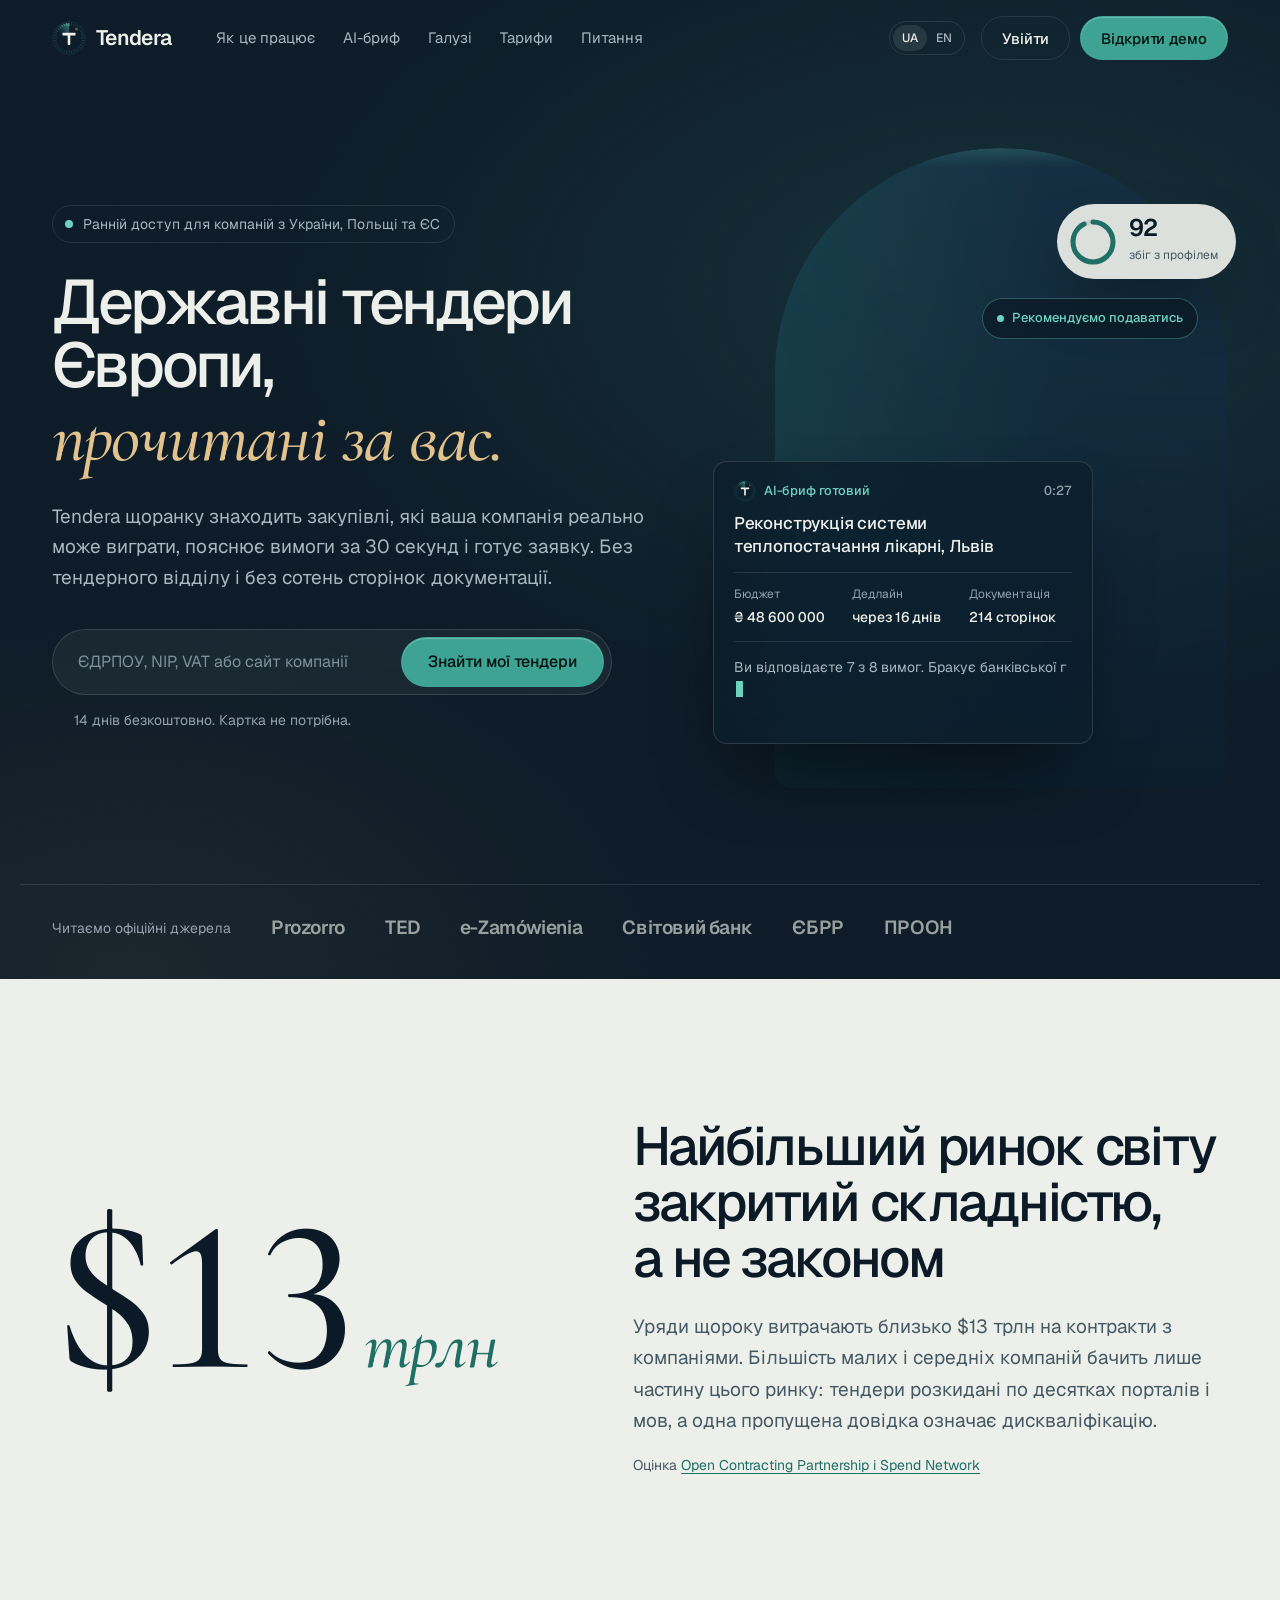
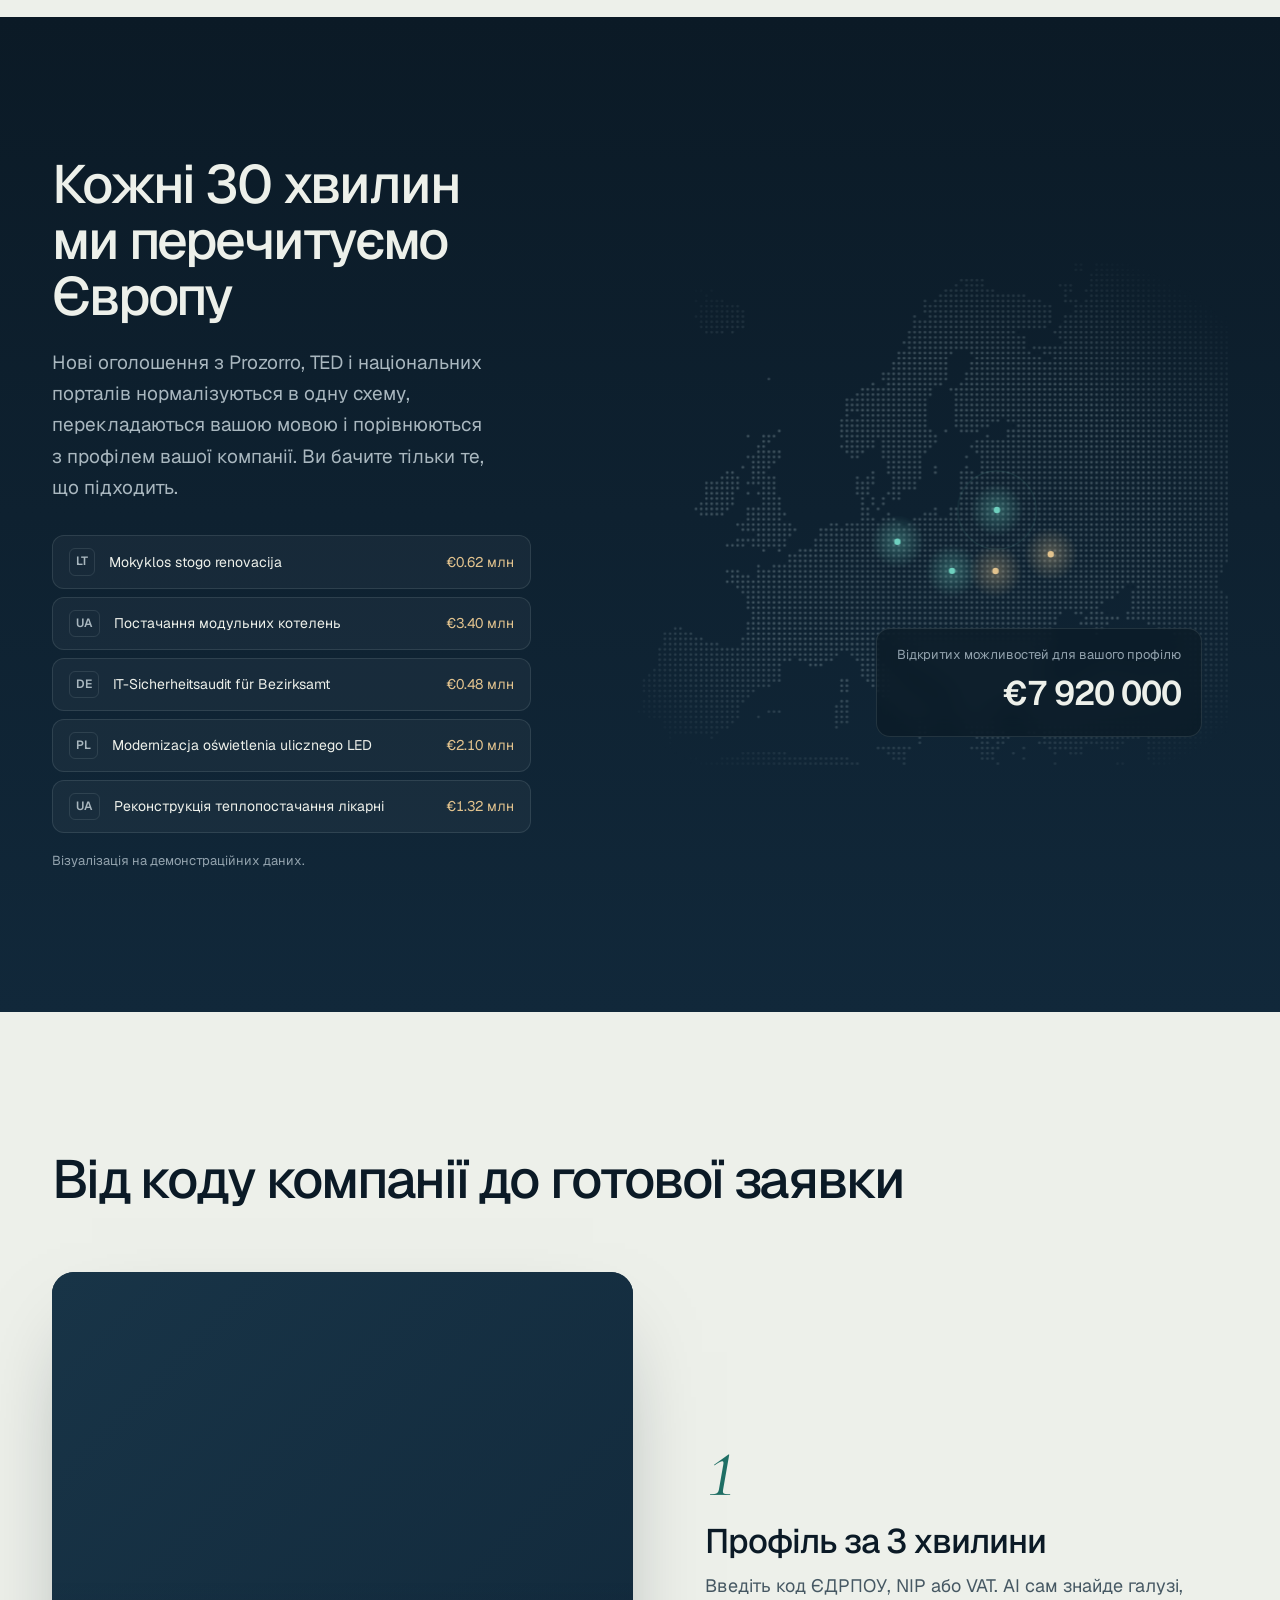
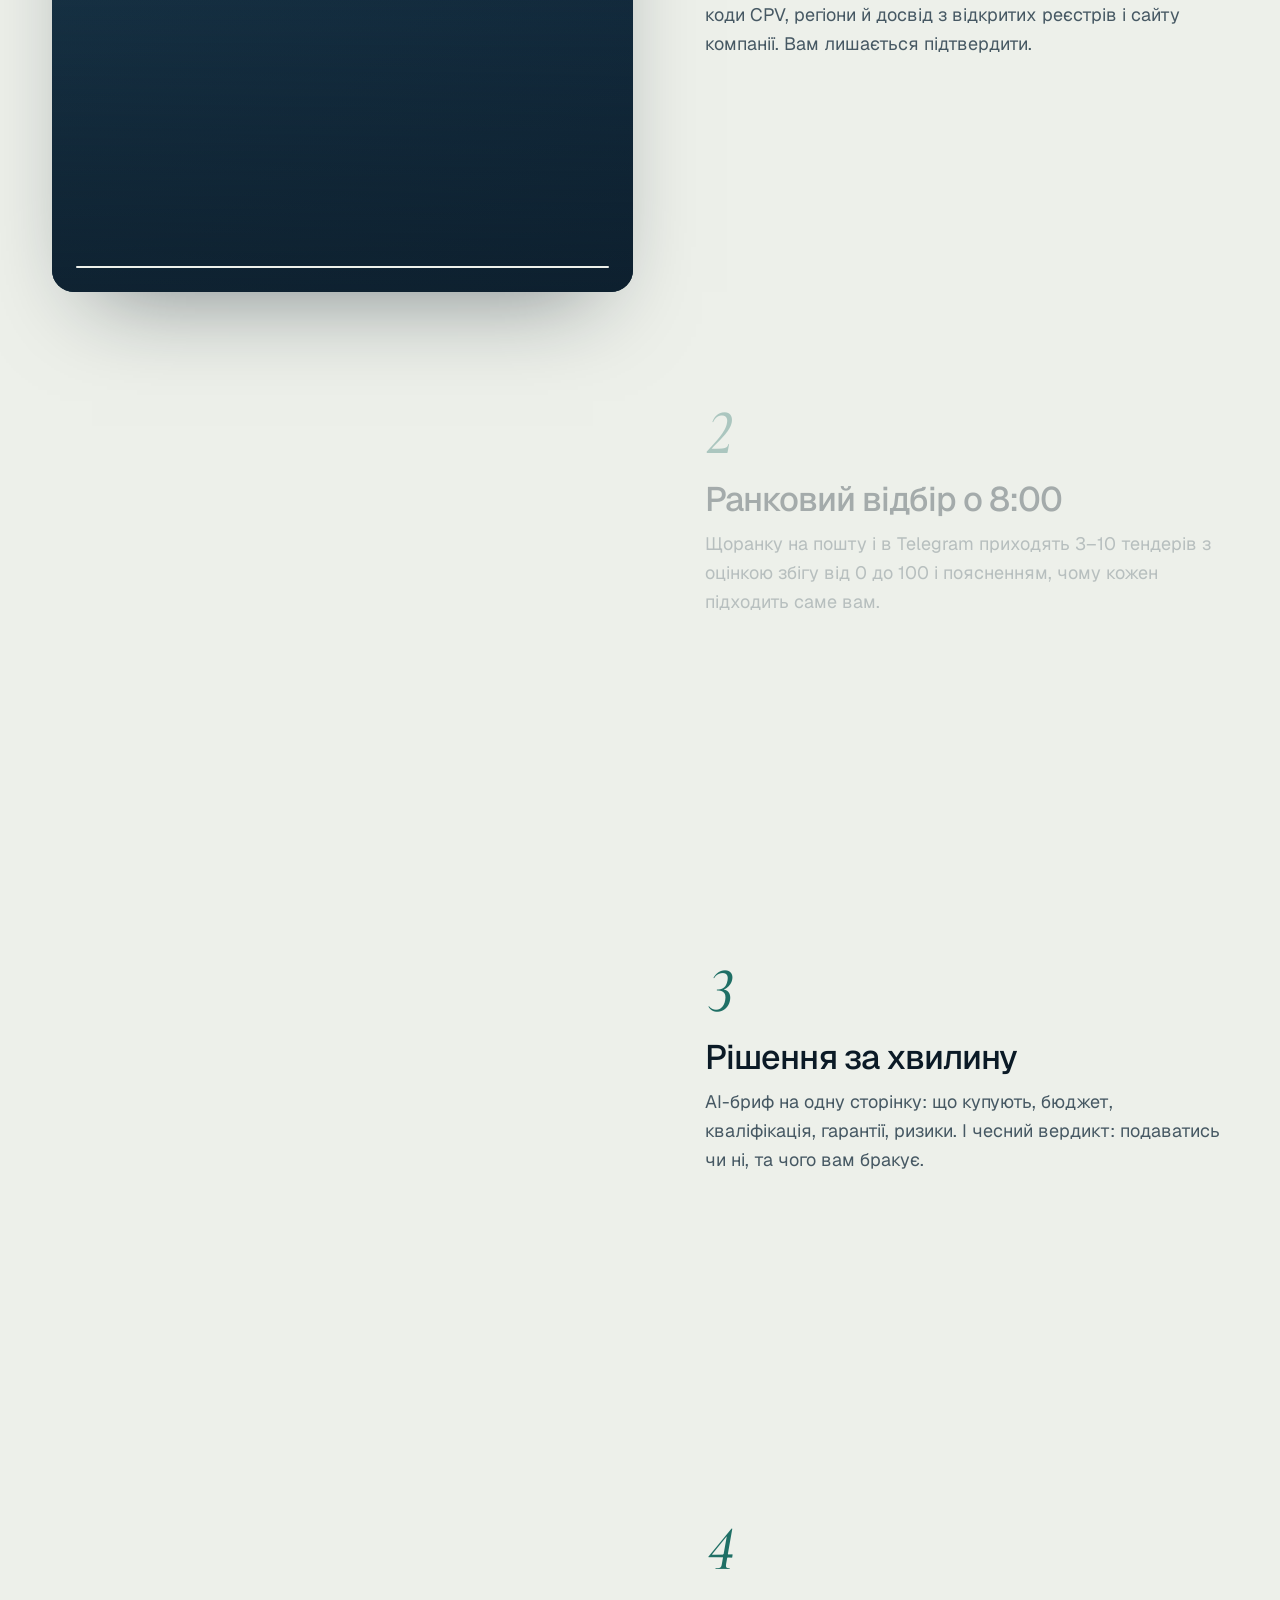
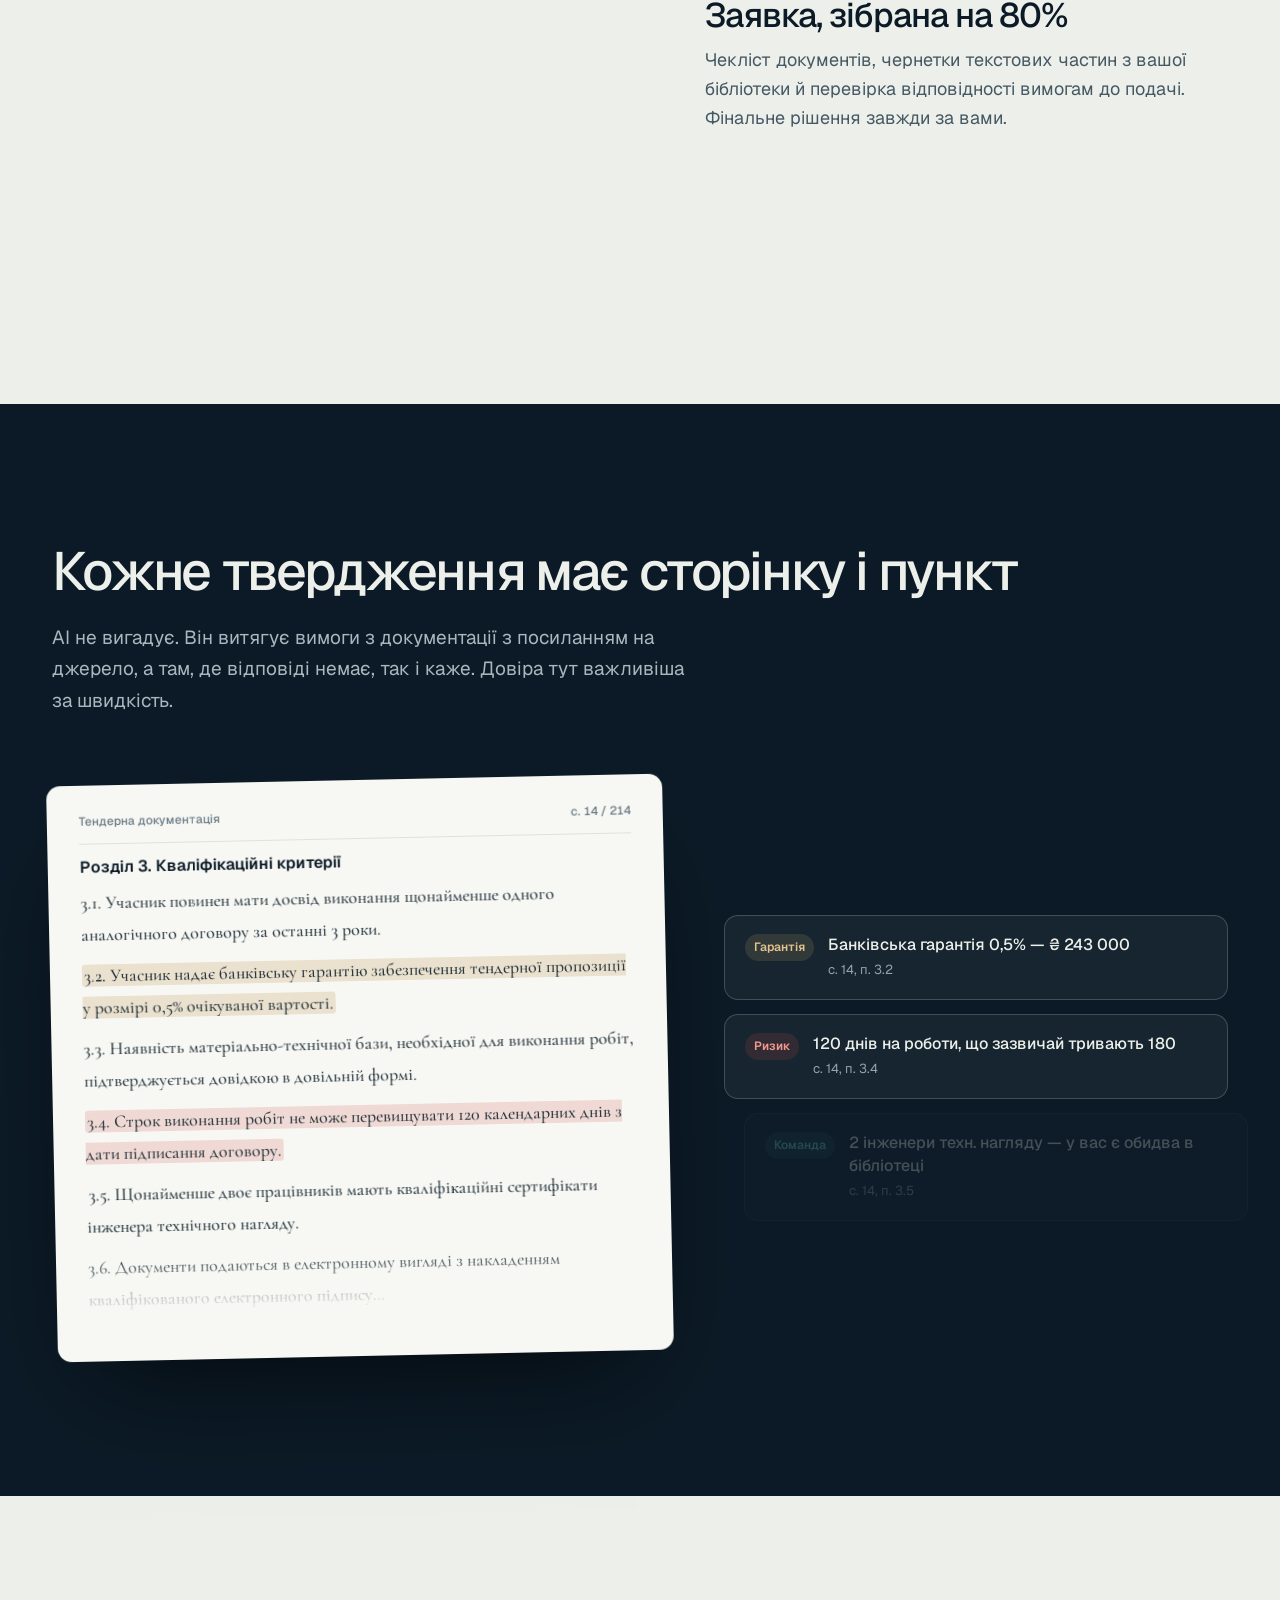
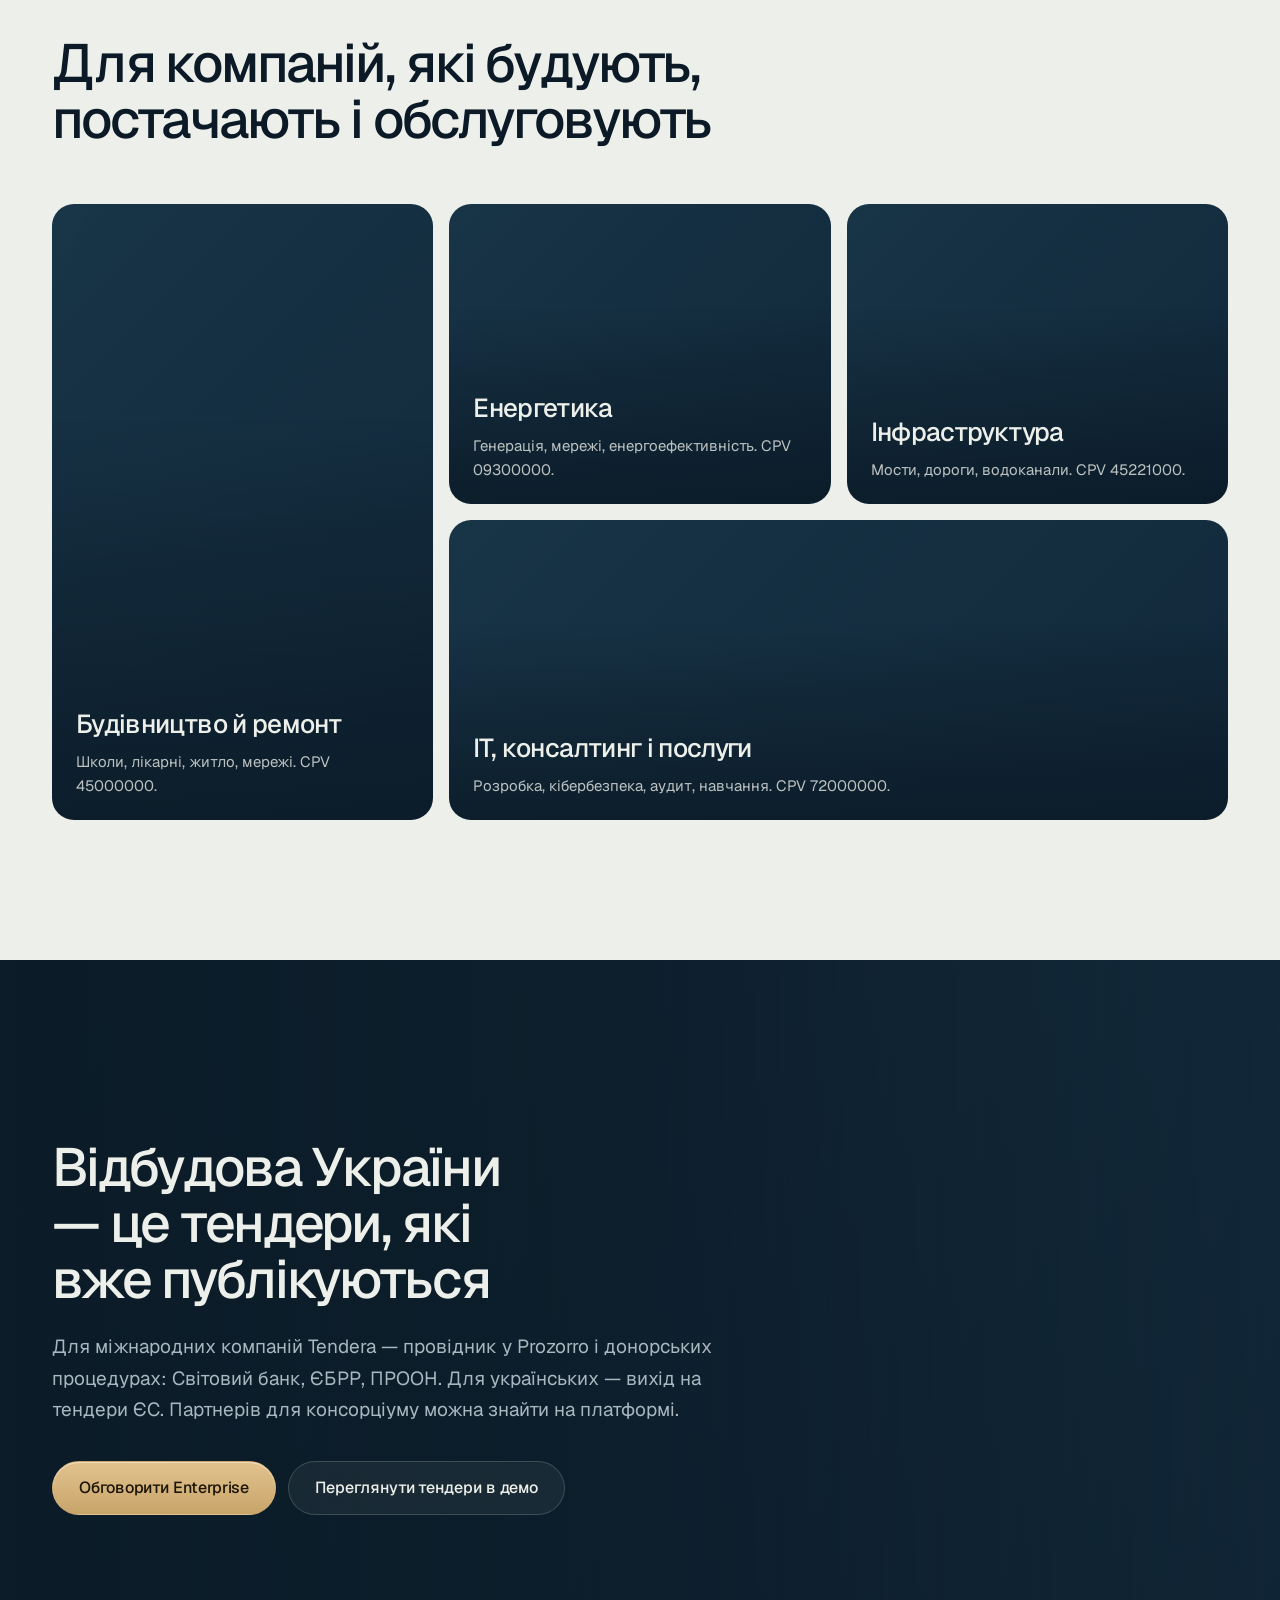
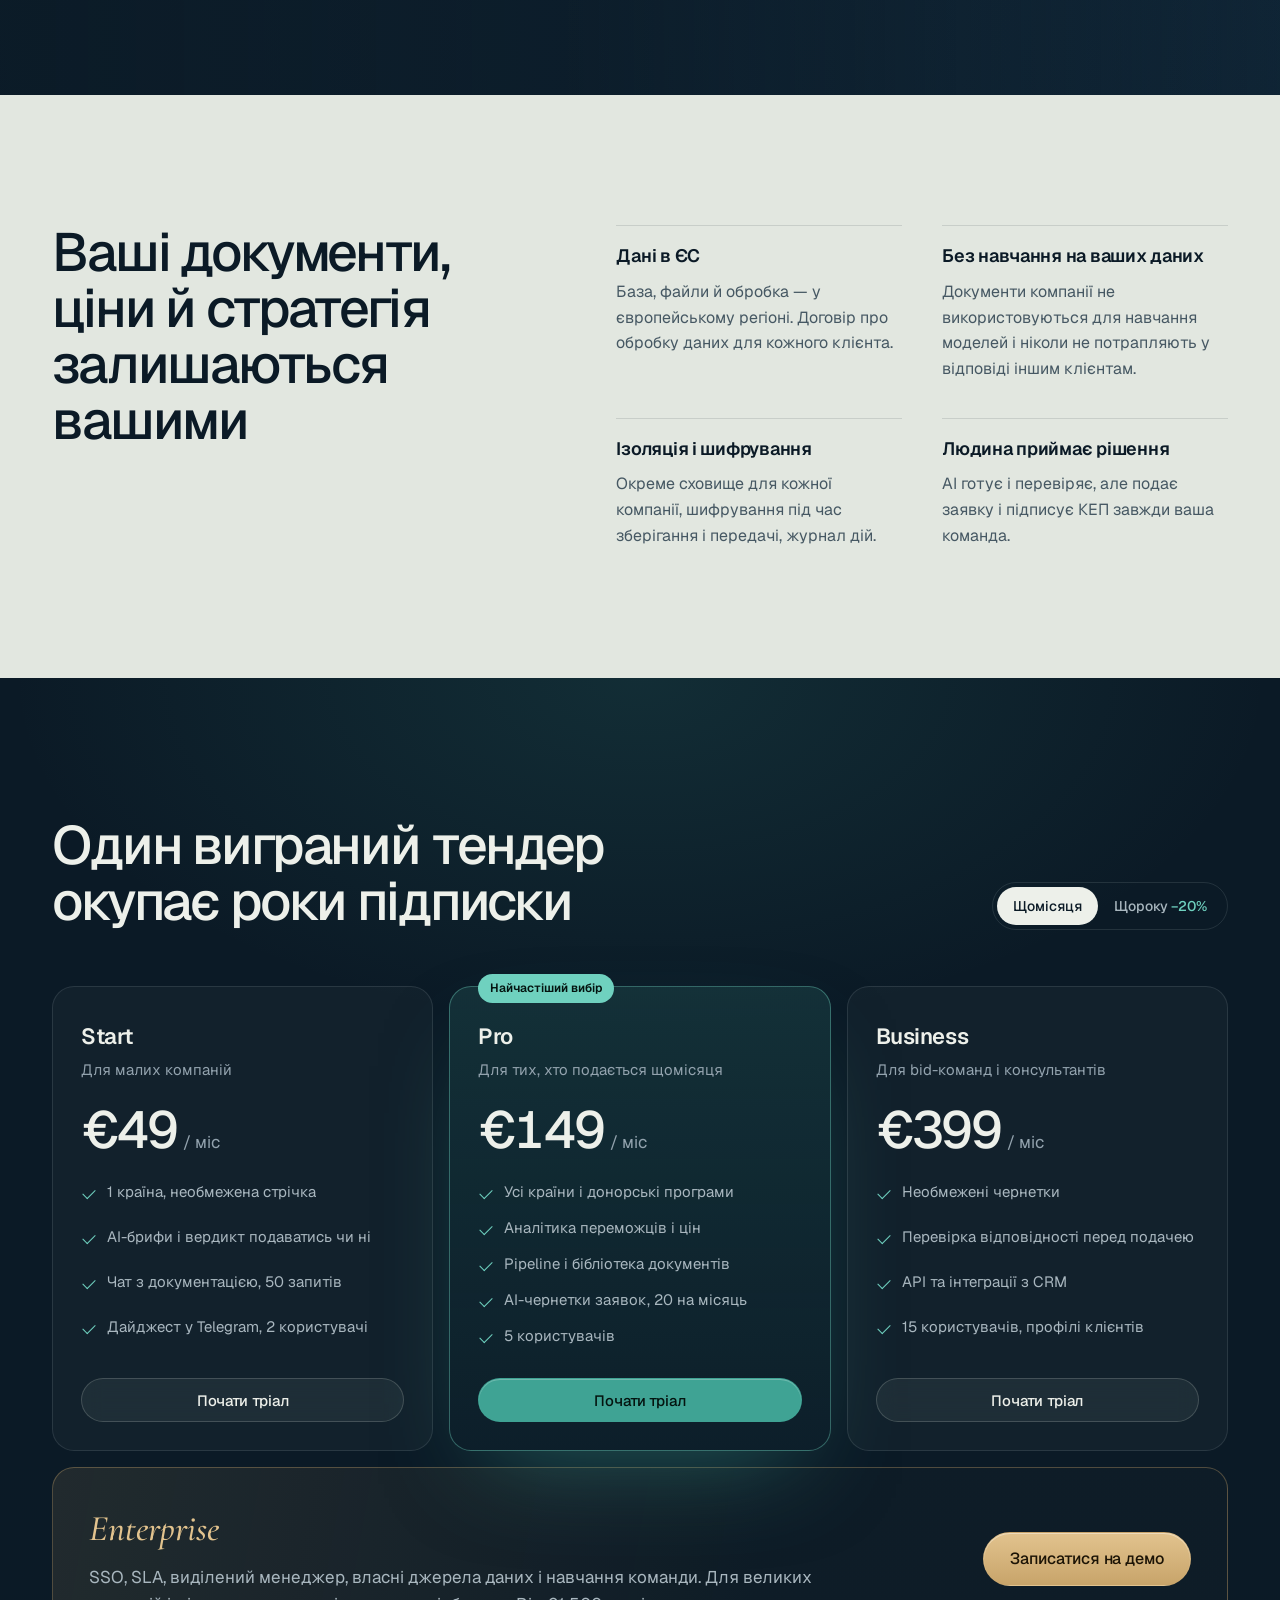
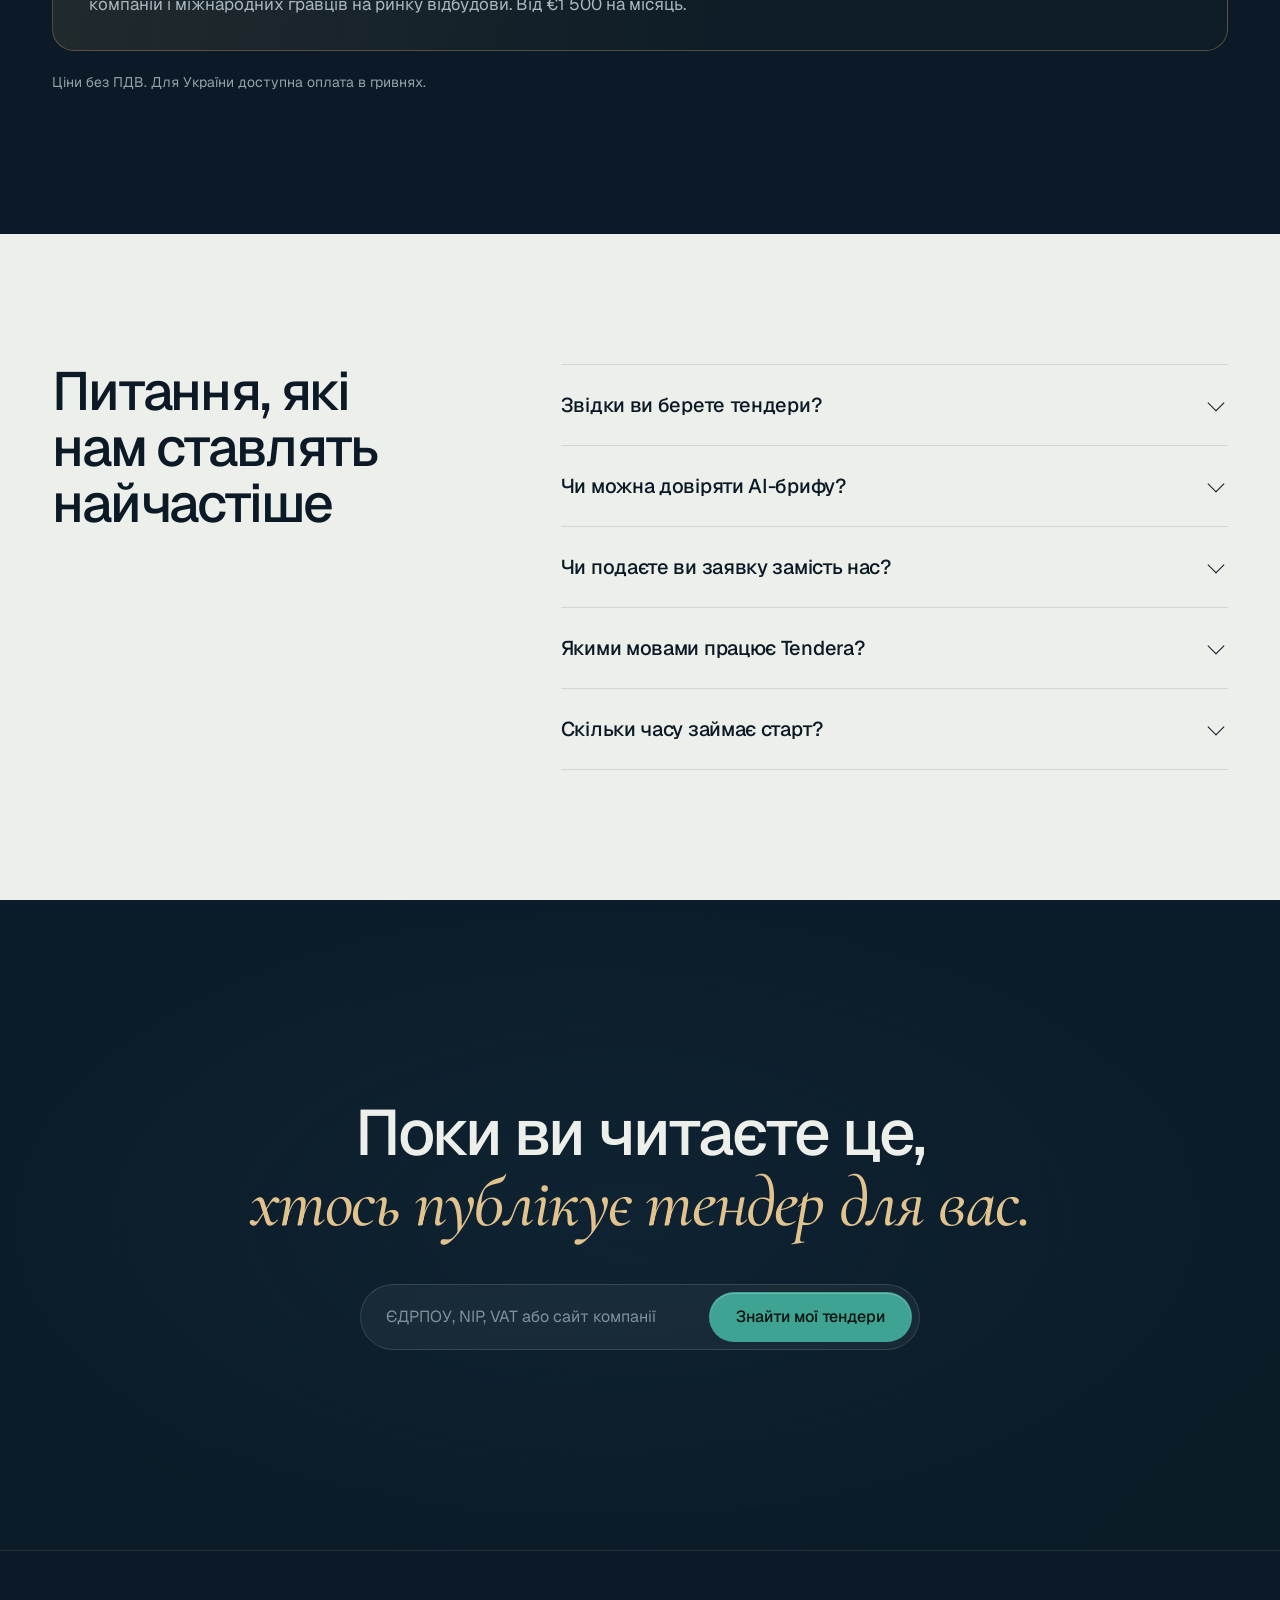
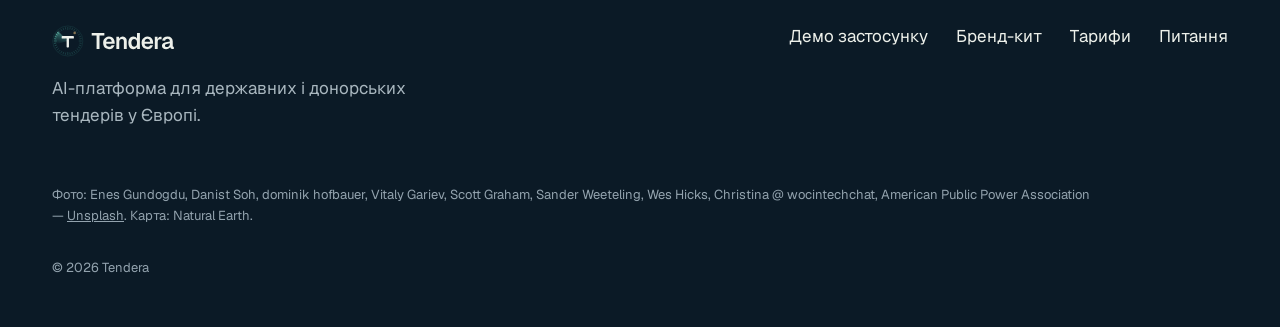
==== index.html @ 64ee4f7d "Tendera: premium landing, web app demo and live brand kit - Landing (UA/EN): living photos, animated" ====
<!doctype html>
<html lang="uk">
<head>
<meta charset="utf-8">
<meta name="viewport" content="width=device-width, initial-scale=1">
<title>Tendera — державні тендери Європи, прочитані за вас</title>
<meta name="description" content="Tendera — AI-платформа, яка щоранку знаходить державні та донорські тендери в Україні, Польщі та ЄС, пояснює вимоги за 30 секунд і готує заявку.">
<meta name="theme-color" content="#0B1A26">
<link rel="icon" href="brand/favicon.svg" type="image/svg+xml">
<link rel="apple-touch-icon" href="brand/apple-touch-icon.png">
<meta property="og:type" content="website">
<meta property="og:title" content="Tendera — державні тендери Європи, прочитані за вас">
<meta property="og:description" content="AI знаходить закупівлі, які ваша компанія може виграти, пояснює вимоги і готує заявку.">
<meta property="og:image" content="brand/og.png">
<meta name="twitter:card" content="summary_large_image">
<link rel="preconnect" href="https://images.unsplash.com">
<link rel="stylesheet" href="assets/css/fonts.css">
<link rel="stylesheet" href="assets/css/landing.css">
</head>
<body>
<a class="skip" href="#main" data-i18n="skip">Перейти до змісту</a>

<header class="nav" id="nav">
  <div class="nav__inner">
    <a class="nav__brand" href="#top" aria-label="Tendera — на початок">
      <img src="brand/mark.svg" width="34" height="34" alt="">
      <span>Tendera</span>
    </a>
    <nav class="nav__links" aria-label="Основна навігація">
      <a href="#how" data-i18n="nav.how">Як це працює</a>
      <a href="#brief" data-i18n="nav.ai">AI-бриф</a>
      <a href="#sectors" data-i18n="nav.sectors">Галузі</a>
      <a href="#pricing" data-i18n="nav.pricing">Тарифи</a>
      <a href="#faq" data-i18n="nav.faq">Питання</a>
    </nav>
    <div class="nav__actions">
      <div class="lang" role="group" aria-label="Мова">
        <button type="button" data-lang="uk" aria-pressed="true">UA</button>
        <button type="button" data-lang="en" aria-pressed="false">EN</button>
      </div>
      <a class="btn btn--ghost nav__login" href="app/" data-i18n="nav.login">Увійти</a>
      <a class="btn btn--primary" href="app/?onboard=1" data-i18n="nav.cta">Відкрити демо</a>
      <button class="nav__burger" type="button" aria-label="Меню" aria-expanded="false" aria-controls="mobile-menu"><span></span><span></span></button>
    </div>
  </div>
  <div class="mobile-menu" id="mobile-menu" hidden>
    <a href="#how" data-i18n="nav.how">Як це працює</a>
    <a href="#brief" data-i18n="nav.ai">AI-бриф</a>
    <a href="#sectors" data-i18n="nav.sectors">Галузі</a>
    <a href="#pricing" data-i18n="nav.pricing">Тарифи</a>
    <a href="#faq" data-i18n="nav.faq">Питання</a>
    <a href="app/" data-i18n="nav.login">Увійти</a>
  </div>
</header>

<main id="main">
<!-- HERO -->
<section class="hero" id="top">
  <div class="hero__grain" aria-hidden="true"></div>
  <div class="hero__inner">
    <div class="hero__copy">
      <p class="hero__status"><span class="live-dot" aria-hidden="true"></span><span data-i18n="hero.status">Ранній доступ для компаній з України, Польщі та ЄС</span></p>
      <h1 class="hero__title">
        <span class="hero__line" data-i18n="hero.t1">Державні тендери Європи,</span>
        <span class="hero__line hero__line--serif" data-i18n="hero.t2">прочитані за вас.</span>
      </h1>
      <p class="hero__lead" data-i18n="hero.lead">Tendera щоранку знаходить закупівлі, які ваша компанія реально може виграти, пояснює вимоги за 30 секунд і готує заявку. Без тендерного відділу і без сотень сторінок документації.</p>
      <form class="finder" action="app/" method="get" id="finder">
        <input type="hidden" name="onboard" value="1">
        <label class="sr-only" for="company" data-i18n="hero.label">Код компанії або сайт</label>
        <input id="company" name="company" class="finder__input" autocomplete="organization" placeholder="ЄДРПОУ, NIP, VAT або сайт компанії" data-i18n-ph="hero.ph">
        <button class="btn btn--primary btn--lg" type="submit" data-i18n="hero.btn">Знайти мої тендери</button>
      </form>
      <p class="hero__fine" data-i18n="hero.fine">14 днів безкоштовно. Картка не потрібна.</p>
    </div>

    <figure class="hero__stage" aria-label="Приклад AI-брифу тендера">
      <div class="live-photo live-photo--hero" data-parallax>
        <img src="https://images.unsplash.com/photo-1768101225267-c6fc5678c113?auto=format&fit=crop&w=1400&q=80" alt="Скляні фасади бізнес-центру знизу вгору" fetchpriority="high">
        <div class="live-photo__tint"></div>
        <div class="scanline" aria-hidden="true"></div>
      </div>

      <div class="brief-card" id="heroBrief">
        <div class="brief-card__head">
          <img src="brand/mark.svg" width="22" height="22" alt="">
          <span data-i18n="card.title">AI-бриф готовий</span>
          <span class="brief-card__time">0:27</span>
        </div>
        <p class="brief-card__subject" data-i18n="card.subject">Реконструкція системи теплопостачання лікарні, Львів</p>
        <dl class="brief-card__facts">
          <div><dt data-i18n="card.budget">Бюджет</dt><dd class="num">₴ 48 600 000</dd></div>
          <div><dt data-i18n="card.deadline">Дедлайн</dt><dd data-i18n="card.deadlineV">через 16 днів</dd></div>
          <div><dt data-i18n="card.pages">Документація</dt><dd data-i18n="card.pagesV">214 сторінок</dd></div>
        </dl>
        <p class="brief-card__typed" aria-live="polite"><span id="typed"></span><span class="caret" aria-hidden="true"></span></p>
      </div>

      <div class="match-chip" aria-hidden="true">
        <svg viewBox="0 0 48 48" width="48" height="48"><circle cx="24" cy="24" r="20" class="ring-bg"/><circle cx="24" cy="24" r="20" class="ring-fg" id="heroRing"/></svg>
        <div><b class="num" id="heroScore">0</b><span data-i18n="card.match">збіг з профілем</span></div>
      </div>
      <div class="verdict-chip" aria-hidden="true"><span class="verdict-chip__dot"></span><span data-i18n="card.verdict">Рекомендуємо подаватись</span></div>
      <figcaption class="sr-only" data-i18n="card.sr">Приклад: AI прочитав 214 сторінок документації за 27 секунд і рекомендує подаватись.</figcaption>
    </figure>
  </div>

  <div class="sources" aria-label="Джерела даних">
    <span class="sources__label" data-i18n="sources.label">Читаємо офіційні джерела</span>
    <ul>
      <li>Prozorro</li><li>TED</li><li>e-Zamówienia</li><li data-i18n="sources.wb">Світовий банк</li><li data-i18n="sources.ebrd">ЄБРР</li><li data-i18n="sources.undp">ПРООН</li>
    </ul>
  </div>
</section>

<!-- MARKET -->
<section class="market" aria-labelledby="market-title">
  <div class="wrap market__grid">
    <p class="market__figure num" aria-hidden="true">$13<small data-i18n="market.unit"> трлн</small></p>
    <div>
      <h2 id="market-title" class="h2" data-i18n="market.title">Найбільший ринок світу закритий складністю, а не законом</h2>
      <p class="body-l" data-i18n="market.p">Уряди щороку витрачають близько $13 трлн на контракти з компаніями. Більшість малих і середніх компаній бачить лише частину цього ринку: тендери розкидані по десятках порталів і мов, а одна пропущена довідка означає дискваліфікацію.</p>
      <p class="source-note"><span data-i18n="market.src">Оцінка</span> <a href="https://www.open-contracting.org/global-procurement-spend" target="_blank" rel="noopener">Open Contracting Partnership і Spend Network</a></p>
    </div>
  </div>
</section>

<!-- LIVE MAP -->
<section class="radar" aria-labelledby="radar-title">
  <div class="wrap radar__grid">
    <div class="radar__copy">
      <h2 id="radar-title" class="h2 h2--light" data-i18n="radar.title">Кожні 30 хвилин ми перечитуємо Європу</h2>
      <p class="body-l body-l--light" data-i18n="radar.p">Нові оголошення з Prozorro, TED і національних порталів нормалізуються в одну схему, перекладаються вашою мовою і порівнюються з профілем вашої компанії. Ви бачите тільки те, що підходить.</p>
      <ol class="feed" id="feed" aria-live="off"></ol>
      <p class="demo-note" data-i18n="radar.note">Візуалізація на демонстраційних даних.</p>
    </div>
    <div class="radar__map">
      <canvas id="map" aria-label="Карта Європи з точками нових тендерів" role="img"></canvas>
      <div class="radar__counter">
        <span data-i18n="radar.counter">Відкритих можливостей для вашого профілю</span>
        <b class="num" id="mapValue">€0</b>
      </div>
    </div>
  </div>
</section>

<!-- HOW: scrollytelling -->
<section class="how" id="how" aria-labelledby="how-title">
  <div class="wrap">
    <h2 id="how-title" class="h2" data-i18n="how.title">Від коду компанії до готової заявки</h2>
  </div>
  <div class="wrap how__grid">
    <div class="how__stage" aria-hidden="true">
      <div class="how__frame">
        <div class="live-photo is-active" data-step="0"><img loading="lazy" src="https://images.unsplash.com/photo-1429497419816-9ca5cfb4571a?auto=format&fit=crop&w=1200&q=80" alt=""></div>
        <div class="live-photo" data-step="1"><img loading="lazy" src="https://images.unsplash.com/photo-1577450775949-58ec8d02cad9?auto=format&fit=crop&w=1200&q=80" alt=""></div>
        <div class="live-photo" data-step="2"><img loading="lazy" src="https://images.unsplash.com/photo-1758691737182-d42aefd6dee8?auto=format&fit=crop&w=1200&q=80" alt=""></div>
        <div class="live-photo" data-step="3"><img loading="lazy" src="https://images.unsplash.com/photo-1450101499163-c8848c66ca85?auto=format&fit=crop&w=1200&q=80" alt=""></div>
        <div class="how__progress"><span id="howBar"></span></div>
      </div>
    </div>
    <ol class="how__steps">
      <li class="how__step is-active" data-step="0">
        <span class="how__n num">1</span>
        <h3 data-i18n="how.s1t">Профіль за 3 хвилини</h3>
        <p data-i18n="how.s1p">Введіть код ЄДРПОУ, NIP або VAT. AI сам знайде галузі, коди CPV, регіони й досвід з відкритих реєстрів і сайту компанії. Вам лишається підтвердити.</p>
      </li>
      <li class="how__step" data-step="1">
        <span class="how__n num">2</span>
        <h3 data-i18n="how.s2t">Ранковий відбір о 8:00</h3>
        <p data-i18n="how.s2p">Щоранку на пошту і в Telegram приходять 3–10 тендерів з оцінкою збігу від 0 до 100 і поясненням, чому кожен підходить саме вам.</p>
      </li>
      <li class="how__step" data-step="2">
        <span class="how__n num">3</span>
        <h3 data-i18n="how.s3t">Рішення за хвилину</h3>
        <p data-i18n="how.s3p">AI-бриф на одну сторінку: що купують, бюджет, кваліфікація, гарантії, ризики. І чесний вердикт: подаватись чи ні, та чого вам бракує.</p>
      </li>
      <li class="how__step" data-step="3">
        <span class="how__n num">4</span>
        <h3 data-i18n="how.s4t">Заявка, зібрана на 80%</h3>
        <p data-i18n="how.s4p">Чекліст документів, чернетки текстових частин з вашої бібліотеки й перевірка відповідності вимогам до подачі. Фінальне рішення завжди за вами.</p>
      </li>
    </ol>
  </div>
</section>

<!-- BRIEF anatomy -->
<section class="anatomy" id="brief" aria-labelledby="brief-title">
  <div class="wrap">
    <h2 id="brief-title" class="h2 h2--light" data-i18n="brief.title">Кожне твердження має сторінку і пункт</h2>
    <p class="body-l body-l--light anatomy__lead" data-i18n="brief.p">AI не вигадує. Він витягує вимоги з документації з посиланням на джерело, а там, де відповіді немає, так і каже. Довіра тут важливіша за швидкість.</p>
  </div>
  <div class="wrap anatomy__grid" id="anatomy">
    <article class="doc" aria-label="Фрагмент тендерної документації">
      <header class="doc__head"><span data-i18n="brief.docName">Тендерна документація</span><span class="num">с. 14 / 214</span></header>
      <p class="doc__h" data-i18n="brief.docH">Розділ 3. Кваліфікаційні критерії</p>
      <p data-i18n="brief.d1">3.1. Учасник повинен мати досвід виконання щонайменше одного аналогічного договору за останні 3 роки.</p>
      <p><mark data-k="0" data-i18n="brief.d2">3.2. Учасник надає банківську гарантію забезпечення тендерної пропозиції у розмірі 0,5% очікуваної вартості.</mark></p>
      <p data-i18n="brief.d3">3.3. Наявність матеріально-технічної бази, необхідної для виконання робіт, підтверджується довідкою в довільній формі.</p>
      <p><mark data-k="1" data-i18n="brief.d4">3.4. Строк виконання робіт не може перевищувати 120 календарних днів з дати підписання договору.</mark></p>
      <p><mark data-k="2" data-i18n="brief.d5">3.5. Щонайменше двоє працівників мають кваліфікаційні сертифікати інженера технічного нагляду.</mark></p>
      <p class="doc__fade" data-i18n="brief.d6">3.6. Документи подаються в електронному вигляді з накладенням кваліфікованого електронного підпису…</p>
    </article>
    <ul class="extract" aria-label="Що витягнув AI">
      <li data-k="0"><span class="extract__tag extract__tag--warn" data-i18n="brief.e1t">Гарантія</span><b data-i18n="brief.e1">Банківська гарантія 0,5% — ₴ 243 000</b><small>с. 14, п. 3.2</small></li>
      <li data-k="1"><span class="extract__tag extract__tag--risk" data-i18n="brief.e2t">Ризик</span><b data-i18n="brief.e2">120 днів на роботи, що зазвичай тривають 180</b><small>с. 14, п. 3.4</small></li>
      <li data-k="2"><span class="extract__tag" data-i18n="brief.e3t">Команда</span><b data-i18n="brief.e3">2 інженери техн. нагляду — у вас є обидва в бібліотеці</b><small>с. 14, п. 3.5</small></li>
    </ul>
  </div>
</section>

<!-- SECTORS -->
<section class="sectors" id="sectors" aria-labelledby="sectors-title">
  <div class="wrap">
    <h2 id="sectors-title" class="h2" data-i18n="sectors.title">Для компаній, які будують, постачають і обслуговують</h2>
  </div>
  <div class="wrap sectors__grid">
    <article class="sector sector--tall">
      <div class="live-photo" data-parallax><img loading="lazy" src="https://images.unsplash.com/photo-1429497419816-9ca5cfb4571a?auto=format&fit=crop&w=1200&q=80" alt="Баштові крани над будівництвом"></div>
      <div class="sector__body"><h3 data-i18n="sec.c">Будівництво й ремонт</h3><p data-i18n="sec.cp">Школи, лікарні, житло, мережі. CPV 45000000.</p></div>
    </article>
    <article class="sector">
      <div class="live-photo" data-parallax><img loading="lazy" src="https://images.unsplash.com/photo-1615209853186-e4bd66602508?auto=format&fit=crop&w=1200&q=80" alt="Вітрова турбіна в ранковому тумані"></div>
      <div class="sector__body"><h3 data-i18n="sec.e">Енергетика</h3><p data-i18n="sec.ep">Генерація, мережі, енергоефективність. CPV 09300000.</p></div>
    </article>
    <article class="sector">
      <div class="live-photo" data-parallax><img loading="lazy" src="https://images.unsplash.com/photo-1529926691761-20fb82067c71?auto=format&fit=crop&w=1200&q=80" alt="Підвісний міст над водою"></div>
      <div class="sector__body"><h3 data-i18n="sec.i">Інфраструктура</h3><p data-i18n="sec.ip">Мости, дороги, водоканали. CPV 45221000.</p></div>
    </article>
    <article class="sector sector--wide">
      <div class="live-photo" data-parallax><img loading="lazy" src="https://images.unsplash.com/photo-1573164574572-cb89e39749b4?auto=format&fit=crop&w=1400&q=80" alt="Команда працює за столом з ноутбуками"></div>
      <div class="sector__body"><h3 data-i18n="sec.t">IT, консалтинг і послуги</h3><p data-i18n="sec.tp">Розробка, кібербезпека, аудит, навчання. CPV 72000000.</p></div>
    </article>
  </div>
</section>

<!-- RECONSTRUCTION -->
<section class="rebuild" aria-labelledby="rebuild-title">
  <div class="live-photo live-photo--bleed" data-parallax><img loading="lazy" src="https://images.unsplash.com/photo-1508791290064-c27cc1ef7a9a?auto=format&fit=crop&w=2000&q=80" alt="Вітрові турбіни в зеленому полі"></div>
  <div class="rebuild__veil"></div>
  <div class="wrap rebuild__inner">
    <h2 id="rebuild-title" class="h2 h2--light" data-i18n="rebuild.title">Відбудова України — це тендери, які вже публікуються</h2>
    <p class="body-l body-l--light" data-i18n="rebuild.p">Для міжнародних компаній Tendera — провідник у Prozorro і донорських процедурах: Світовий банк, ЄБРР, ПРООН. Для українських — вихід на тендери ЄС. Партнерів для консорціуму можна знайти на платформі.</p>
    <div class="rebuild__actions">
      <a class="btn btn--brass btn--lg" href="#contact" data-i18n="rebuild.cta">Обговорити Enterprise</a>
      <a class="btn btn--glass btn--lg" href="app/#/tenders" data-i18n="rebuild.cta2">Переглянути тендери в демо</a>
    </div>
  </div>
</section>

<!-- TRUST -->
<section class="trust" aria-labelledby="trust-title">
  <div class="wrap trust__grid">
    <h2 id="trust-title" class="h2" data-i18n="trust.title">Ваші документи, ціни й стратегія залишаються вашими</h2>
    <dl class="trust__list">
      <div><dt data-i18n="trust.1t">Дані в ЄС</dt><dd data-i18n="trust.1">База, файли й обробка — у європейському регіоні. Договір про обробку даних для кожного клієнта.</dd></div>
      <div><dt data-i18n="trust.2t">Без навчання на ваших даних</dt><dd data-i18n="trust.2">Документи компанії не використовуються для навчання моделей і ніколи не потрапляють у відповіді іншим клієнтам.</dd></div>
      <div><dt data-i18n="trust.3t">Ізоляція і шифрування</dt><dd data-i18n="trust.3">Окреме сховище для кожної компанії, шифрування під час зберігання і передачі, журнал дій.</dd></div>
      <div><dt data-i18n="trust.4t">Людина приймає рішення</dt><dd data-i18n="trust.4">AI готує і перевіряє, але подає заявку і підписує КЕП завжди ваша команда.</dd></div>
    </dl>
  </div>
</section>

<!-- PRICING -->
<section class="pricing" id="pricing" aria-labelledby="pricing-title">
  <div class="wrap">
    <div class="pricing__head">
      <h2 id="pricing-title" class="h2 h2--light" data-i18n="pricing.title">Один виграний тендер окупає роки підписки</h2>
      <div class="billing" role="group" aria-label="Період оплати">
        <button type="button" data-billing="month" aria-pressed="true" data-i18n="pricing.m">Щомісяця</button>
        <button type="button" data-billing="year" aria-pressed="false"><span data-i18n="pricing.y">Щороку</span> <em>−20%</em></button>
      </div>
    </div>
    <div class="plans">
      <article class="plan">
        <h3>Start</h3>
        <p class="plan__for" data-i18n="plan.s.for">Для малих компаній</p>
        <p class="plan__price"><b class="num" data-m="49" data-y="39">€49</b><span data-i18n="plan.per">/ міс</span></p>
        <ul>
          <li data-i18n="plan.s.1">1 країна, необмежена стрічка</li>
          <li data-i18n="plan.s.2">AI-брифи і вердикт подаватись чи ні</li>
          <li data-i18n="plan.s.3">Чат з документацією, 50 запитів</li>
          <li data-i18n="plan.s.4">Дайджест у Telegram, 2 користувачі</li>
        </ul>
        <a class="btn btn--glass" href="app/?onboard=1&plan=start" data-i18n="plan.try">Почати тріал</a>
      </article>
      <article class="plan plan--featured">
        <p class="plan__badge" data-i18n="plan.pop">Найчастіший вибір</p>
        <h3>Pro</h3>
        <p class="plan__for" data-i18n="plan.p.for">Для тих, хто подається щомісяця</p>
        <p class="plan__price"><b class="num" data-m="149" data-y="119">€149</b><span data-i18n="plan.per">/ міс</span></p>
        <ul>
          <li data-i18n="plan.p.1">Усі країни і донорські програми</li>
          <li data-i18n="plan.p.2">Аналітика переможців і цін</li>
          <li data-i18n="plan.p.3">Pipeline і бібліотека документів</li>
          <li data-i18n="plan.p.4">AI-чернетки заявок, 20 на місяць</li>
          <li data-i18n="plan.p.5">5 користувачів</li>
        </ul>
        <a class="btn btn--primary" href="app/?onboard=1&plan=pro" data-i18n="plan.try">Почати тріал</a>
      </article>
      <article class="plan">
        <h3>Business</h3>
        <p class="plan__for" data-i18n="plan.b.for">Для bid-команд і консультантів</p>
        <p class="plan__price"><b class="num" data-m="399" data-y="319">€399</b><span data-i18n="plan.per">/ міс</span></p>
        <ul>
          <li data-i18n="plan.b.1">Необмежені чернетки</li>
          <li data-i18n="plan.b.2">Перевірка відповідності перед подачею</li>
          <li data-i18n="plan.b.3">API та інтеграції з CRM</li>
          <li data-i18n="plan.b.4">15 користувачів, профілі клієнтів</li>
        </ul>
        <a class="btn btn--glass" href="app/?onboard=1&plan=business" data-i18n="plan.try">Почати тріал</a>
      </article>
    </div>
    <div class="enterprise" id="contact">
      <div>
        <h3 data-i18n="ent.t">Enterprise</h3>
        <p data-i18n="ent.p">SSO, SLA, виділений менеджер, власні джерела даних і навчання команди. Для великих компаній і міжнародних гравців на ринку відбудови. Від €1 500 на місяць.</p>
      </div>
      <a class="btn btn--brass btn--lg" id="contactBtn" href="mailto:" data-i18n="ent.cta">Записатися на демо</a>
    </div>
    <p class="pricing__fine" data-i18n="pricing.fine">Ціни без ПДВ. Для України доступна оплата в гривнях.</p>
  </div>
</section>

<!-- FAQ -->
<section class="faq" id="faq" aria-labelledby="faq-title">
  <div class="wrap faq__grid">
    <h2 id="faq-title" class="h2" data-i18n="faq.title">Питання, які нам ставлять найчастіше</h2>
    <div class="faq__list">
      <details><summary data-i18n="faq.q1">Звідки ви берете тендери?</summary><p data-i18n="faq.a1">Лише з офіційних відкритих джерел: Prozorro, TED (тендери ЄС), національні портали та донорські програми. Ми зберігаємо посилання на оригінал кожного оголошення.</p></details>
      <details><summary data-i18n="faq.q2">Чи можна довіряти AI-брифу?</summary><p data-i18n="faq.a2">Кожна вимога має посилання на сторінку і пункт документації, тож її можна перевірити за секунди. Критичні пункти позначені для ручної перевірки.</p></details>
      <details><summary data-i18n="faq.q3">Чи подаєте ви заявку замість нас?</summary><p data-i18n="faq.a3">Ні. Ми готуємо пакет документів і чернетки, а подання з КЕП на майданчику завжди робить ваша команда.</p></details>
      <details><summary data-i18n="faq.q4">Якими мовами працює Tendera?</summary><p data-i18n="faq.a4">Інтерфейс українською, англійською та польською. Тендери будь-якою мовою ЄС перекладаються мовою вашої команди.</p></details>
      <details><summary data-i18n="faq.q5">Скільки часу займає старт?</summary><p data-i18n="faq.a5">Близько трьох хвилин: введіть код компанії, підтвердьте профіль, і перший відбір тендерів буде готовий одразу.</p></details>
    </div>
  </div>
</section>

<!-- FINAL CTA -->
<section class="final" aria-labelledby="final-title">
  <div class="live-photo live-photo--bleed" data-parallax><img loading="lazy" src="https://images.unsplash.com/photo-1577450775949-58ec8d02cad9?auto=format&fit=crop&w=2000&q=80" alt="Нічне місто з висоти"></div>
  <div class="final__veil"></div>
  <div class="wrap final__inner">
    <h2 id="final-title" class="final__title"><span data-i18n="final.t1">Поки ви читаєте це,</span> <span class="serif" data-i18n="final.t2">хтось публікує тендер для вас.</span></h2>
    <form class="finder finder--center" action="app/" method="get">
      <input type="hidden" name="onboard" value="1">
      <label class="sr-only" for="company2" data-i18n="hero.label">Код компанії або сайт</label>
      <input id="company2" name="company" class="finder__input" placeholder="ЄДРПОУ, NIP, VAT або сайт компанії" data-i18n-ph="hero.ph">
      <button class="btn btn--primary btn--lg" type="submit" data-i18n="hero.btn">Знайти мої тендери</button>
    </form>
  </div>
</section>
</main>

<footer class="footer">
  <div class="wrap footer__grid">
    <div class="footer__brand">
      <img src="brand/logo.svg" height="36" alt="Tendera">
      <p data-i18n="footer.p">AI-платформа для державних і донорських тендерів у Європі.</p>
    </div>
    <nav class="footer__nav" aria-label="Нижня навігація">
      <a href="app/" data-i18n="footer.app">Демо застосунку</a>
      <a href="brand/" data-i18n="footer.brand">Бренд-кит</a>
      <a href="#pricing" data-i18n="nav.pricing">Тарифи</a>
      <a href="#faq" data-i18n="nav.faq">Питання</a>
    </nav>
    <p class="footer__credits"><span data-i18n="footer.photos">Фото:</span> Enes Gundogdu, Danist Soh, dominik hofbauer, Vitaly Gariev, Scott Graham, Sander Weeteling, Wes Hicks, Christina @ wocintechchat, American Public Power Association — <a href="https://unsplash.com" target="_blank" rel="noopener">Unsplash</a>. <span data-i18n="footer.map">Карта: Natural Earth.</span></p>
    <p class="footer__copy">© 2026 Tendera</p>
  </div>
</footer>

<script src="assets/js/europe.js"></script>
<script src="assets/js/config.js"></script>
<script src="assets/js/landing.js"></script>
</body>
</html>
---- assets/css/fonts.css ----
/* Self-hosted fonts: Geist (SIL OFL) and Cormorant Garamond (SIL OFL) */
@font-face{font-family:"Geist";font-style:normal;font-display:swap;font-weight:100 900;src:url(../fonts/geist-latin-wght-normal.woff2) format("woff2-variations");unicode-range:U+0000-00FF,U+0131,U+0152-0153,U+02BB-02BC,U+02C6,U+02DA,U+02DC,U+0304,U+0308,U+0329,U+2000-206F,U+20AC,U+2122,U+2191,U+2193,U+2212,U+2215,U+FEFF,U+FFFD}
@font-face{font-family:"Geist";font-style:normal;font-display:swap;font-weight:100 900;src:url(../fonts/geist-latin-ext-wght-normal.woff2) format("woff2-variations");unicode-range:U+0100-02BA,U+02BD-02C5,U+02C7-02CC,U+02CE-02D7,U+02DD-02FF,U+0304,U+0308,U+0329,U+1D00-1DBF,U+1E00-1E9F,U+1EF2-1EFF,U+2020,U+20A0-20AB,U+20AD-20C0,U+2113,U+2C60-2C7F,U+A720-A7FF}
@font-face{font-family:"Geist";font-style:normal;font-display:swap;font-weight:100 900;src:url(../fonts/geist-cyrillic-wght-normal.woff2) format("woff2-variations");unicode-range:U+0301,U+0400-045F,U+0490-0491,U+04B0-04B1,U+2116}
@font-face{font-family:"Geist";font-style:normal;font-display:swap;font-weight:100 900;src:url(../fonts/geist-cyrillic-ext-wght-normal.woff2) format("woff2-variations");unicode-range:U+0460-052F,U+1C80-1C8A,U+20B4,U+2DE0-2DFF,U+A640-A69F,U+FE2E-FE2F}
@font-face{font-family:"Cormorant";font-style:normal;font-display:swap;font-weight:500;src:url(../fonts/cormorant-garamond-latin-500-normal.woff2) format("woff2");unicode-range:U+0000-00FF,U+0131,U+0152-0153,U+02BB-02BC,U+02C6,U+02DA,U+02DC,U+0304,U+0308,U+0329,U+2000-206F,U+20AC,U+2122,U+2191,U+2193,U+2212,U+2215,U+FEFF,U+FFFD}
@font-face{font-family:"Cormorant";font-style:normal;font-display:swap;font-weight:500;src:url(../fonts/cormorant-garamond-latin-ext-500-normal.woff2) format("woff2");unicode-range:U+0100-02BA,U+02BD-02C5,U+02C7-02CC,U+02CE-02D7,U+02DD-02FF,U+1E00-1E9F,U+20A0-20AB,U+20AD-20C0,U+2C60-2C7F,U+A720-A7FF}
@font-face{font-family:"Cormorant";font-style:normal;font-display:swap;font-weight:500;src:url(../fonts/cormorant-garamond-cyrillic-500-normal.woff2) format("woff2");unicode-range:U+0301,U+0400-045F,U+0490-0491,U+04B0-04B1,U+2116}
@font-face{font-family:"Cormorant";font-style:italic;font-display:swap;font-weight:500;src:url(../fonts/cormorant-garamond-latin-500-italic.woff2) format("woff2");unicode-range:U+0000-00FF,U+0131,U+0152-0153,U+02BB-02BC,U+02C6,U+02DA,U+02DC,U+0304,U+0308,U+0329,U+2000-206F,U+20AC,U+2122,U+2191,U+2193,U+2212,U+2215,U+FEFF,U+FFFD}
@font-face{font-family:"Cormorant";font-style:italic;font-display:swap;font-weight:500;src:url(../fonts/cormorant-garamond-latin-ext-500-italic.woff2) format("woff2");unicode-range:U+0100-02BA,U+02BD-02C5,U+02C7-02CC,U+02CE-02D7,U+02DD-02FF,U+1E00-1E9F,U+20A0-20AB,U+20AD-20C0,U+2C60-2C7F,U+A720-A7FF}
@font-face{font-family:"Cormorant";font-style:italic;font-display:swap;font-weight:500;src:url(../fonts/cormorant-garamond-cyrillic-500-italic.woff2) format("woff2");unicode-range:U+0301,U+0400-045F,U+0490-0491,U+04B0-04B1,U+2116}
---- assets/css/landing.css ----
/* Tendera — landing */
:root{
  --ink:#0B1A26; --ink-2:#11283A; --ink-3:#183447; --ink-line:rgba(205,222,219,.12);
  --paper:#EDF0EA; --paper-2:#E2E7E0; --paper-line:rgba(11,26,38,.12);
  --text:#0B1A26; --text-2:#465863; --mist:#93A3AE; --on-ink:#EDF0EA; --on-ink-2:#A9B7BF;
  --verd:#3FA394; --verd-hi:#6FD1BF; --verd-deep:#1F6F65; --brass:#C8A46A; --brass-hi:#E2C38E; --seal:#CF4E44;
  --sans:"Geist",ui-sans-serif,system-ui,-apple-system,"Segoe UI",Roboto,sans-serif;
  --serif:"Cormorant","Cormorant Garamond",Georgia,"Times New Roman",serif;
  --r-sm:8px; --r:14px; --r-lg:22px;
  --ease:cubic-bezier(.16,1,.3,1);
  --wrap:1240px;
}
*,*::before,*::after{box-sizing:border-box}
html{scroll-behavior:smooth;-webkit-text-size-adjust:100%}
body{margin:0;background:var(--ink);color:var(--text);font:400 17px/1.6 var(--sans);font-feature-settings:"ss01","cv11";-webkit-font-smoothing:antialiased;text-rendering:optimizeLegibility}
img{display:block;max-width:100%}
a{color:inherit}
.num{font-variant-numeric:tabular-nums lining-nums;font-feature-settings:"tnum","lnum"}
.sr-only{position:absolute!important;width:1px;height:1px;padding:0;margin:-1px;overflow:hidden;clip:rect(0,0,0,0);white-space:nowrap;border:0}
.skip{position:absolute;left:16px;top:-60px;z-index:100;background:var(--paper);color:var(--ink);padding:10px 16px;border-radius:var(--r-sm)}
.skip:focus{top:16px}
:focus-visible{outline:2px solid var(--verd-hi);outline-offset:3px;border-radius:6px}
.wrap{max-width:var(--wrap);margin:0 auto;padding:0 32px}
.serif{font-family:var(--serif);font-style:italic;font-weight:500}

/* buttons */
.btn{--h:44px;display:inline-flex;align-items:center;justify-content:center;gap:8px;height:var(--h);padding:0 20px;border-radius:999px;border:1px solid transparent;font:500 15px/1 var(--sans);letter-spacing:-.005em;text-decoration:none;cursor:pointer;white-space:nowrap;transition:background .25s var(--ease),border-color .25s,color .25s,transform .25s var(--ease),box-shadow .35s var(--ease)}
.btn:active{transform:translateY(1px)}
.btn--lg{--h:54px;padding:0 26px;font-size:16px}
.btn--primary{background:var(--verd);color:#04130F;box-shadow:0 0 0 0 rgba(63,163,148,.0),inset 0 1px 0 rgba(255,255,255,.25)}
.btn--primary:hover{background:var(--verd-hi);box-shadow:0 10px 40px -10px rgba(111,209,191,.6),inset 0 1px 0 rgba(255,255,255,.3)}
.btn--ghost{color:var(--on-ink);border-color:var(--ink-line)}
.btn--ghost:hover{border-color:rgba(205,222,219,.35)}
.btn--glass{color:var(--on-ink);background:rgba(237,240,234,.06);border-color:rgba(237,240,234,.18);backdrop-filter:blur(10px)}
.btn--glass:hover{background:rgba(237,240,234,.12)}
.btn--brass{background:linear-gradient(180deg,var(--brass-hi),var(--brass));color:#1C1406;box-shadow:inset 0 1px 0 rgba(255,255,255,.4)}
.btn--brass:hover{box-shadow:0 12px 40px -12px rgba(200,164,106,.7),inset 0 1px 0 rgba(255,255,255,.5)}

/* nav */
.nav{position:fixed;inset:0 0 auto;z-index:50;transition:background .4s var(--ease),border-color .4s,backdrop-filter .4s;border-bottom:1px solid transparent}
.nav.is-solid{background:rgba(11,26,38,.72);backdrop-filter:saturate(140%) blur(18px);-webkit-backdrop-filter:saturate(140%) blur(18px);border-bottom-color:var(--ink-line)}
.nav__inner{max-width:var(--wrap);margin:0 auto;padding:0 32px;height:76px;display:flex;align-items:center;gap:32px}
.nav__brand{display:flex;align-items:center;gap:10px;color:var(--on-ink);text-decoration:none;font-weight:600;font-size:21px;letter-spacing:-.03em}
.nav__links{display:flex;gap:28px;margin-left:12px}
.nav__links a{color:var(--on-ink-2);text-decoration:none;font-size:15px;transition:color .2s}
.nav__links a:hover{color:var(--on-ink)}
.nav__actions{margin-left:auto;display:flex;align-items:center;gap:10px}
.lang{display:flex;border:1px solid var(--ink-line);border-radius:999px;padding:3px;margin-right:6px}
.lang button{background:none;border:0;color:var(--on-ink-2);font:500 12px/1 var(--sans);padding:7px 9px;border-radius:999px;cursor:pointer}
.lang button[aria-pressed="true"]{background:rgba(237,240,234,.1);color:var(--on-ink)}
.nav__burger{display:none;width:44px;height:44px;border-radius:999px;border:1px solid var(--ink-line);background:none;cursor:pointer;position:relative}
.nav__burger span{position:absolute;left:13px;right:13px;height:1.5px;background:var(--on-ink);transition:transform .3s var(--ease)}
.nav__burger span:first-child{top:17px}.nav__burger span:last-child{top:25px}
.nav__burger[aria-expanded="true"] span:first-child{transform:translateY(4px) rotate(45deg)}
.nav__burger[aria-expanded="true"] span:last-child{transform:translateY(-4px) rotate(-45deg)}
.mobile-menu[hidden]{display:none}
.mobile-menu{display:grid;gap:4px;padding:8px 20px 20px;background:rgba(11,26,38,.96);backdrop-filter:blur(18px)}
.mobile-menu a{color:var(--on-ink);text-decoration:none;padding:12px 4px;border-bottom:1px solid var(--ink-line);font-size:18px}

/* living photo */
.live-photo{position:relative;overflow:hidden;background:linear-gradient(135deg,var(--ink-3),var(--ink-2))}
.live-photo img{width:100%;height:100%;object-fit:cover;transform:scale(1.12) translate3d(var(--px,0),var(--py,0),0);animation:drift 26s ease-in-out infinite alternate;will-change:transform;transition:opacity 1.2s var(--ease)}
.live-photo img.is-broken{opacity:0}
@keyframes drift{0%{transform:scale(1.12) translate3d(calc(var(--px,0px) - 1.5%),calc(var(--py,0px) + 1%),0)}100%{transform:scale(1.2) translate3d(calc(var(--px,0px) + 1.5%),calc(var(--py,0px) - 1.5%),0)}}
.live-photo::after{content:"";position:absolute;inset:0;pointer-events:none;background:linear-gradient(115deg,transparent 30%,rgba(255,255,255,.10) 45%,transparent 60%) no-repeat;background-size:250% 100%;background-position:120% 0;animation:sheen 9s var(--ease) infinite;mix-blend-mode:soft-light}
@keyframes sheen{0%,55%{background-position:130% 0}100%{background-position:-60% 0}}

/* HERO */
.hero{position:relative;background:radial-gradient(1200px 700px at 78% 30%,rgba(63,163,148,.16),transparent 60%),radial-gradient(900px 600px at 10% 100%,rgba(200,164,106,.08),transparent 60%),var(--ink);color:var(--on-ink);padding:148px 0 0;overflow:hidden}
.hero__grain{position:absolute;inset:0;pointer-events:none;opacity:.35;background-image:url("data:image/svg+xml,%3Csvg xmlns='http://www.w3.org/2000/svg' width='160' height='160'%3E%3Cfilter id='n'%3E%3CfeTurbulence type='fractalNoise' baseFrequency='.9' numOctaves='2' stitchTiles='stitch'/%3E%3CfeColorMatrix values='0 0 0 0 1  0 0 0 0 1  0 0 0 0 1  0 0 0 .06 0'/%3E%3C/filter%3E%3Crect width='100%25' height='100%25' filter='url(%23n)'/%3E%3C/svg%3E")}
.hero__inner{position:relative;max-width:var(--wrap);margin:0 auto;padding:0 32px;display:grid;grid-template-columns:minmax(0,1.08fr) minmax(0,.92fr);gap:56px;align-items:center}
.hero__status{display:inline-flex;align-items:center;gap:10px;margin:0 0 28px;padding:7px 14px 7px 12px;border:1px solid var(--ink-line);border-radius:999px;font-size:14px;color:var(--on-ink-2)}
.live-dot{width:8px;height:8px;border-radius:50%;background:var(--verd-hi);box-shadow:0 0 0 0 rgba(111,209,191,.6);animation:livedot 2.4s infinite}
@keyframes livedot{0%{box-shadow:0 0 0 0 rgba(111,209,191,.55)}70%,100%{box-shadow:0 0 0 10px rgba(111,209,191,0)}}
.hero__title{margin:0;font-weight:500;font-size:clamp(40px,4.9vw,72px);line-height:1;letter-spacing:-.045em}
.hero__line{display:block}
.hero__line--serif{font-family:var(--serif);font-style:italic;font-weight:500;letter-spacing:-.02em;font-size:1.14em;line-height:1;color:var(--brass-hi);margin-top:.08em}
.hero__lead{margin:28px 0 36px;max-width:34em;font-size:19px;line-height:1.6;color:var(--on-ink-2)}
.finder{display:flex;gap:8px;padding:7px;max-width:560px;background:rgba(237,240,234,.05);border:1px solid rgba(237,240,234,.14);border-radius:999px;backdrop-filter:blur(12px);transition:border-color .3s,box-shadow .4s var(--ease)}
.finder:focus-within{border-color:rgba(111,209,191,.6);box-shadow:0 0 0 6px rgba(63,163,148,.12)}
.finder__input{flex:1;min-width:0;background:none;border:0;outline:none;color:var(--on-ink);font:400 16px var(--sans);padding:0 18px}
.finder__input::placeholder{color:#7F919C}
.finder .btn--lg{--h:50px}
.hero__fine{margin:14px 0 0 22px;font-size:14px;color:var(--mist)}

.hero__stage{position:relative;margin:0;height:min(640px,72vh);min-height:520px}
.live-photo--hero{position:absolute;inset:0 0 0 12%;border-radius:280px 280px var(--r-lg) var(--r-lg);box-shadow:0 60px 120px -40px rgba(0,0,0,.6),0 0 0 1px rgba(237,240,234,.08)}
.live-photo__tint{position:absolute;inset:0;background:linear-gradient(180deg,rgba(11,26,38,.05),rgba(11,26,38,.15) 45%,rgba(11,26,38,.75)),linear-gradient(90deg,rgba(31,111,101,.25),transparent 60%);mix-blend-mode:normal}
.scanline{position:absolute;left:0;right:0;height:120px;top:-120px;background:linear-gradient(180deg,transparent,rgba(111,209,191,.14) 70%,rgba(111,209,191,.55) 99%,transparent);animation:scan 5.5s cubic-bezier(.45,0,.2,1) infinite}
.scanline::after{content:"";position:absolute;left:0;right:0;bottom:0;height:1px;background:var(--verd-hi);box-shadow:0 0 18px 2px rgba(111,209,191,.7)}
@keyframes scan{0%{transform:translateY(0)}70%,100%{transform:translateY(calc(min(640px,72vh) + 140px))}}

.brief-card{position:absolute;left:0;bottom:44px;width:min(380px,82%);padding:18px 20px 20px;border-radius:var(--r);background:rgba(13,30,43,.78);backdrop-filter:blur(22px) saturate(140%);-webkit-backdrop-filter:blur(22px) saturate(140%);border:1px solid rgba(237,240,234,.14);box-shadow:0 40px 80px -30px rgba(0,0,0,.7)}
.brief-card__head{display:flex;align-items:center;gap:8px;font-size:13px;color:var(--verd-hi);font-weight:500}
.brief-card__time{margin-left:auto;color:var(--mist);font-variant-numeric:tabular-nums}
.brief-card__subject{margin:10px 0 14px;font-size:17px;line-height:1.35;font-weight:500;color:var(--on-ink);letter-spacing:-.01em}
.brief-card__facts{display:grid;grid-template-columns:repeat(3,auto);gap:12px;margin:0 0 14px;padding:12px 0;border-block:1px solid var(--ink-line)}
.brief-card__facts dt{font-size:12px;color:var(--mist)}
.brief-card__facts dd{margin:2px 0 0;font-size:14px;font-weight:500;color:var(--on-ink)}
.brief-card__typed{margin:0;min-height:4.8em;font-size:14px;line-height:1.6;color:var(--on-ink-2)}
.caret{display:inline-block;width:7px;height:1.1em;margin-left:2px;vertical-align:-.18em;background:var(--verd-hi);animation:blink 1s steps(2) infinite}
@keyframes blink{50%{opacity:0}}
.match-chip{position:absolute;top:56px;right:-8px;display:flex;align-items:center;gap:12px;padding:12px 18px 12px 12px;border-radius:999px;background:rgba(237,240,234,.92);color:var(--ink);box-shadow:0 30px 60px -20px rgba(0,0,0,.5)}
.match-chip b{display:block;font-size:24px;line-height:1;font-weight:600;letter-spacing:-.03em}
.match-chip span{font-size:12px;color:var(--text-2)}
.ring-bg{fill:none;stroke:rgba(11,26,38,.1);stroke-width:5}
.ring-fg{fill:none;stroke:var(--verd-deep);stroke-width:5;stroke-linecap:round;stroke-dasharray:125.66;stroke-dashoffset:125.66;transform:rotate(-90deg);transform-origin:24px 24px;transition:stroke-dashoffset 1.8s var(--ease)}
.verdict-chip{position:absolute;top:150px;right:30px;display:flex;align-items:center;gap:8px;padding:9px 14px;border-radius:999px;background:rgba(11,26,38,.75);border:1px solid rgba(111,209,191,.35);color:var(--verd-hi);font-size:13px;font-weight:500;backdrop-filter:blur(12px)}
.verdict-chip__dot{width:7px;height:7px;border-radius:50%;background:var(--verd-hi)}

/* hero entrance — the one orchestrated moment */
.js .hero__status,.js .hero__line,.js .hero__lead,.js .finder,.js .hero__fine{opacity:0;transform:translateY(24px)}
.js .live-photo--hero{clip-path:inset(100% 0 0 0 round 280px 280px 22px 22px)}
.js .brief-card,.js .match-chip,.js .verdict-chip{opacity:0;transform:translateY(16px) scale(.98)}
.is-loaded .hero__status,.is-loaded .hero__line,.is-loaded .hero__lead,.is-loaded .finder,.is-loaded .hero__fine,.is-loaded .brief-card,.is-loaded .match-chip,.is-loaded .verdict-chip{opacity:1;transform:none;transition:opacity 1s var(--ease),transform 1.2s var(--ease)}
.is-loaded .live-photo--hero{clip-path:inset(0 0 0 0 round 280px 280px 22px 22px);transition:clip-path 1.6s var(--ease)}
.is-loaded .hero__line:nth-child(1){transition-delay:.08s}.is-loaded .hero__line:nth-child(2){transition-delay:.2s}
.is-loaded .hero__lead{transition-delay:.34s}.is-loaded .finder{transition-delay:.46s}.is-loaded .hero__fine{transition-delay:.56s}
.is-loaded .brief-card{transition-delay:.9s}.is-loaded .match-chip{transition-delay:1.15s}.is-loaded .verdict-chip{transition-delay:1.35s}

.sources{position:relative;max-width:var(--wrap);margin:96px auto 0;padding:28px 32px 36px;display:flex;align-items:center;gap:40px;border-top:1px solid var(--ink-line)}
.sources__label{font-size:14px;color:var(--mist);white-space:nowrap}
.sources ul{list-style:none;display:flex;flex-wrap:wrap;gap:12px 40px;margin:0;padding:0}
.sources li{font-weight:600;font-size:19px;letter-spacing:-.02em;color:rgba(237,240,234,.62)}

/* type */
.h2{margin:0;font-weight:500;font-size:clamp(34px,4.2vw,58px);line-height:1.04;letter-spacing:-.04em;color:var(--text);text-wrap:balance}
.h2--light{color:var(--on-ink)}
.body-l{font-size:19px;line-height:1.65;color:var(--text-2);max-width:36em;text-wrap:pretty}
.body-l--light{color:var(--on-ink-2)}
.demo-note{font-size:13px;color:var(--mist);margin:18px 0 0}

/* MARKET */
.market{background:var(--paper);padding:140px 0}
.market__grid{display:grid;grid-template-columns:minmax(0,1fr) minmax(0,1.15fr);gap:64px;align-items:center}
.market__figure{margin:0;font-family:var(--serif);font-weight:500;font-size:clamp(120px,17vw,260px);line-height:.8;letter-spacing:-.04em;color:var(--ink)}
.market__figure small{font-size:.32em;letter-spacing:-.01em;font-style:italic;color:var(--verd-deep)}
.market .body-l{margin:24px 0 0}
.source-note{margin:18px 0 0;font-size:14px;color:var(--text-2)}
.source-note a{color:var(--verd-deep);text-underline-offset:3px}

/* RADAR */
.radar{background:linear-gradient(180deg,var(--ink) 0%,var(--ink-2) 100%);color:var(--on-ink);padding:140px 0}
.radar__grid{display:grid;grid-template-columns:minmax(0,.85fr) minmax(0,1.15fr);gap:48px;align-items:center}
.radar .body-l{margin:22px 0 32px}
.feed{list-style:none;margin:0;padding:0;display:grid;gap:8px;min-height:276px}
.feed li{display:grid;grid-template-columns:auto 1fr auto;gap:14px;align-items:center;padding:12px 16px;border-radius:12px;background:rgba(237,240,234,.04);border:1px solid var(--ink-line);font-size:14px;animation:feedIn .8s var(--ease)}
@keyframes feedIn{from{opacity:0;transform:translateY(-10px)}}
.feed .flag{font-size:12px;font-weight:600;color:var(--on-ink-2);border:1px solid var(--ink-line);border-radius:6px;padding:3px 6px}
.feed .t{color:var(--on-ink);white-space:nowrap;overflow:hidden;text-overflow:ellipsis}
.feed .v{color:var(--brass-hi);font-variant-numeric:tabular-nums}
.radar__map{position:relative;aspect-ratio:1000/780}
.radar__map canvas{width:100%;height:100%;display:block;-webkit-mask-image:radial-gradient(ellipse 62% 60% at 55% 52%,#000 55%,transparent 100%);mask-image:radial-gradient(ellipse 62% 60% at 55% 52%,#000 55%,transparent 100%)}
.radar__counter{position:absolute;right:4%;bottom:6%;text-align:right;padding:16px 20px;border-radius:var(--r);background:rgba(11,26,38,.7);border:1px solid var(--ink-line);backdrop-filter:blur(10px)}
.radar__counter span{display:block;font-size:13px;color:var(--mist)}
.radar__counter b{font-size:34px;font-weight:600;letter-spacing:-.03em;color:var(--on-ink)}

/* HOW */
.how{background:var(--paper);padding:140px 0 100px}
.how__grid{display:grid;grid-template-columns:minmax(0,1fr) minmax(0,.9fr);gap:72px;margin-top:64px}
.how__stage{position:relative}
.how__frame{position:sticky;top:110px;height:min(620px,74vh);border-radius:var(--r-lg);overflow:hidden;background:var(--ink-2);box-shadow:0 40px 90px -40px rgba(11,26,38,.5)}
.how__frame .live-photo{position:absolute;inset:0;opacity:0;transition:opacity 1.1s var(--ease)}
.how__frame .live-photo.is-active{opacity:1}
.how__frame .live-photo::before{content:"";position:absolute;inset:0;z-index:1;background:linear-gradient(180deg,transparent 50%,rgba(11,26,38,.55))}
.how__progress{position:absolute;left:24px;right:24px;bottom:24px;height:2px;background:rgba(237,240,234,.25);z-index:2;border-radius:2px;overflow:hidden}
.how__progress span{display:block;height:100%;width:25%;background:var(--paper);transition:width .8s var(--ease)}
.how__steps{list-style:none;margin:0;padding:0}
.how__step{min-height:62vh;display:flex;flex-direction:column;justify-content:center;padding:24px 0;opacity:.32;transition:opacity .6s var(--ease)}
.how__step.is-active{opacity:1}
.how__n{font-family:var(--serif);font-style:italic;font-size:64px;line-height:1;color:var(--verd-deep)}
.how__step h3{margin:16px 0 12px;font-weight:500;font-size:34px;letter-spacing:-.03em;line-height:1.1}
.how__step p{margin:0;max-width:30em;font-size:18px;color:var(--text-2)}

/* ANATOMY */
.anatomy{background:var(--ink);color:var(--on-ink);padding:140px 0}
.anatomy__lead{margin:22px 0 0}
.anatomy__grid{display:grid;grid-template-columns:minmax(0,1.1fr) minmax(0,.9fr);gap:56px;margin-top:64px;align-items:center}
.doc{position:relative;background:#F7F8F4;color:#26343D;border-radius:var(--r);padding:28px 32px 36px;font:400 15px/1.75 var(--serif);font-size:18px;box-shadow:0 50px 100px -40px rgba(0,0,0,.7);transform:rotate(-1.2deg)}
.doc__head{display:flex;justify-content:space-between;font:500 12px var(--sans);color:#6A7A84;padding-bottom:14px;margin-bottom:12px;border-bottom:1px solid rgba(11,26,38,.1)}
.doc__h{font:600 16px var(--sans);color:var(--ink);margin:0 0 10px}
.doc p{margin:0 0 10px}
.doc mark{background:linear-gradient(transparent 55%,transparent 55%);color:inherit;padding:0 2px;border-radius:3px;background-size:0 100%;background-repeat:no-repeat;transition:background-size 1.2s var(--ease),background-color .6s}
.doc mark.is-lit{background-image:linear-gradient(rgba(63,163,148,.22),rgba(63,163,148,.22));background-size:100% 100%}
.doc mark[data-k="1"].is-lit{background-image:linear-gradient(rgba(207,78,68,.18),rgba(207,78,68,.18))}
.doc mark[data-k="0"].is-lit{background-image:linear-gradient(rgba(200,164,106,.28),rgba(200,164,106,.28))}
.doc__fade{-webkit-mask-image:linear-gradient(180deg,#000,transparent);mask-image:linear-gradient(180deg,#000,transparent)}
.extract{list-style:none;margin:0;padding:0;display:grid;gap:14px}
.extract li{display:grid;grid-template-columns:auto 1fr;grid-template-rows:auto auto;column-gap:14px;padding:18px 20px;border-radius:var(--r);background:rgba(237,240,234,.05);border:1px solid var(--ink-line);opacity:.25;transform:translateX(20px);transition:opacity .8s var(--ease),transform .8s var(--ease),border-color .6s}
.extract li.is-lit{opacity:1;transform:none;border-color:rgba(237,240,234,.2)}
.extract__tag{grid-row:span 2;align-self:start;font-size:12px;font-weight:600;padding:4px 9px;border-radius:999px;background:rgba(111,209,191,.14);color:var(--verd-hi)}
.extract__tag--warn{background:rgba(200,164,106,.16);color:var(--brass-hi)}
.extract__tag--risk{background:rgba(207,78,68,.16);color:#F19A8F}
.extract b{font-weight:500;font-size:16px;line-height:1.4;color:var(--on-ink)}
.extract small{font-size:13px;color:var(--mist);margin-top:4px}

/* SECTORS */
.sectors{background:var(--paper);padding:140px 0}
.sectors__grid{display:grid;grid-template-columns:repeat(3,minmax(0,1fr));grid-template-rows:300px 300px;gap:16px;margin-top:56px}
.sector{position:relative;border-radius:var(--r-lg);overflow:hidden;isolation:isolate;color:var(--on-ink)}
.sector .live-photo{position:absolute;inset:0;z-index:-1}
.sector .live-photo::before{content:"";position:absolute;inset:0;z-index:1;background:linear-gradient(180deg,rgba(11,26,38,0) 35%,rgba(11,26,38,.82))}
.sector--tall{grid-row:span 2}
.sector--wide{grid-column:span 2}
.sector__body{position:absolute;left:24px;right:24px;bottom:22px}
.sector h3{margin:0 0 4px;font-weight:500;font-size:26px;letter-spacing:-.025em}
.sector p{margin:0;font-size:15px;color:rgba(237,240,234,.78)}
.sector img{transition:filter .6s var(--ease)}
.sector:hover img{filter:saturate(1.15) brightness(1.06)}

/* REBUILD */
.rebuild{position:relative;padding:180px 0;color:var(--on-ink);overflow:hidden;isolation:isolate}
.live-photo--bleed{position:absolute;inset:0;z-index:-2}
.rebuild__veil{position:absolute;inset:0;z-index:-1;background:linear-gradient(90deg,rgba(11,26,38,.94) 0%,rgba(11,26,38,.8) 45%,rgba(11,26,38,.25) 100%)}
.rebuild__inner{max-width:var(--wrap)}
.rebuild .h2{max-width:13em}
.rebuild .body-l{margin:24px 0 36px}
.rebuild__actions{display:flex;flex-wrap:wrap;gap:12px}

/* TRUST */
.trust{background:var(--paper-2);padding:130px 0}
.trust__grid{display:grid;grid-template-columns:minmax(0,.9fr) minmax(0,1.1fr);gap:64px}
.trust__list{margin:0;display:grid;grid-template-columns:1fr 1fr;gap:36px 40px}
.trust__list dt{font-weight:600;font-size:18px;letter-spacing:-.015em;padding-top:16px;border-top:1px solid var(--paper-line)}
.trust__list dd{margin:8px 0 0;color:var(--text-2);font-size:16px}

/* PRICING */
.pricing{background:radial-gradient(900px 500px at 50% 0%,rgba(63,163,148,.14),transparent 70%),var(--ink);color:var(--on-ink);padding:140px 0}
.pricing__head{display:flex;justify-content:space-between;align-items:end;gap:32px;margin-bottom:56px}
.pricing__head .h2{max-width:12em}
.billing{display:flex;padding:4px;border:1px solid var(--ink-line);border-radius:999px;flex-shrink:0}
.billing button{background:none;border:0;color:var(--on-ink-2);font:500 14px var(--sans);padding:10px 16px;border-radius:999px;cursor:pointer}
.billing button[aria-pressed="true"]{background:var(--paper);color:var(--ink)}
.billing em{font-style:normal;color:var(--verd-hi)}
.billing button[aria-pressed="true"] em{color:var(--verd-deep)}
.plans{display:grid;grid-template-columns:repeat(3,minmax(0,1fr));gap:16px}
.plan{position:relative;display:flex;flex-direction:column;padding:32px 28px 28px;border-radius:var(--r-lg);border:1px solid var(--ink-line);background:rgba(237,240,234,.03)}
.plan h3{margin:0;font-weight:600;font-size:22px;letter-spacing:-.02em}
.plan__for{margin:4px 0 22px;color:var(--mist);font-size:15px}
.plan__price{margin:0 0 24px;display:flex;align-items:baseline;gap:6px}
.plan__price b{font-weight:500;font-size:52px;letter-spacing:-.04em;line-height:1}
.plan__price span{color:var(--mist)}
.plan ul{list-style:none;margin:0 0 30px;padding:0;display:grid;gap:12px;flex:1}
.plan li{position:relative;padding-left:26px;font-size:15px;color:var(--on-ink-2)}
.plan li::before{content:"";position:absolute;left:2px;top:.55em;width:12px;height:7px;border-left:1.5px solid var(--verd-hi);border-bottom:1.5px solid var(--verd-hi);transform:rotate(-45deg)}
.plan--featured{background:linear-gradient(180deg,rgba(63,163,148,.16),rgba(63,163,148,.04));border-color:rgba(111,209,191,.4);box-shadow:0 40px 100px -40px rgba(63,163,148,.5)}
.plan__badge{position:absolute;top:-13px;left:28px;margin:0;padding:5px 12px;border-radius:999px;background:var(--verd-hi);color:#04130F;font-size:12px;font-weight:600}
.enterprise{margin-top:16px;display:flex;justify-content:space-between;align-items:center;gap:32px;padding:32px 36px;border-radius:var(--r-lg);border:1px solid rgba(200,164,106,.35);background:linear-gradient(100deg,rgba(200,164,106,.12),rgba(200,164,106,.02) 60%)}
.enterprise h3{margin:0 0 6px;font-family:var(--serif);font-style:italic;font-weight:500;font-size:36px;color:var(--brass-hi)}
.enterprise p{margin:0;max-width:46em;color:var(--on-ink-2)}
.pricing__fine{margin:20px 0 0;font-size:14px;color:var(--mist)}

/* FAQ */
.faq{background:var(--paper);padding:130px 0}
.faq__grid{display:grid;grid-template-columns:minmax(0,.8fr) minmax(0,1.2fr);gap:64px}
.faq details{border-top:1px solid var(--paper-line)}
.faq details:last-child{border-bottom:1px solid var(--paper-line)}
.faq summary{list-style:none;cursor:pointer;padding:24px 40px 24px 0;position:relative;font-weight:500;font-size:20px;letter-spacing:-.015em}
.faq summary::-webkit-details-marker{display:none}
.faq summary::after{content:"";position:absolute;right:6px;top:50%;width:12px;height:12px;margin-top:-8px;border-right:1.5px solid var(--text);border-bottom:1.5px solid var(--text);transform:rotate(45deg);transition:transform .35s var(--ease)}
.faq details[open] summary::after{transform:rotate(-135deg);margin-top:-2px}
.faq details p{margin:-6px 0 24px;max-width:38em;color:var(--text-2)}

/* FINAL */
.final{position:relative;padding:200px 0;color:var(--on-ink);text-align:center;overflow:hidden;isolation:isolate}
.final__veil{position:absolute;inset:0;z-index:-1;background:radial-gradient(ellipse at center,rgba(11,26,38,.55),rgba(11,26,38,.9) 75%)}
.final__title{margin:0 auto 44px;max-width:15em;font-weight:500;font-size:clamp(38px,5vw,72px);line-height:1.04;letter-spacing:-.04em}
.final__title .serif{display:block;font-size:1.1em;letter-spacing:-.02em;color:var(--brass-hi)}
.finder--center{margin:0 auto}

/* FOOTER */
.footer{background:var(--ink);color:var(--on-ink-2);padding:72px 0 48px;border-top:1px solid var(--ink-line)}
.footer__grid{display:grid;grid-template-columns:1.2fr 1fr;gap:32px 64px}
.footer__brand p{margin:16px 0 0;max-width:24em}
.footer__nav{display:flex;flex-wrap:wrap;gap:12px 28px;justify-content:flex-end;align-content:start}
.footer__nav a{text-decoration:none;color:var(--on-ink)}
.footer__nav a:hover{color:var(--verd-hi)}
.footer__credits{grid-column:1/-1;margin:24px 0 0;font-size:13px;color:var(--mist);max-width:80em}
.footer__copy{grid-column:1/-1;margin:0;font-size:13px;color:var(--mist)}

/* responsive */
@media (max-width:1080px){
  .nav__links{display:none}
  .hero__inner,.market__grid,.radar__grid,.how__grid,.anatomy__grid,.trust__grid,.faq__grid{grid-template-columns:1fr}
  .hero__stage{height:560px;margin-top:24px}
  .how__stage{display:none}
  .how__step{min-height:auto;opacity:1;padding:28px 0;border-top:1px solid var(--paper-line)}
  .plans{grid-template-columns:1fr}
  .sectors__grid{grid-template-columns:1fr 1fr;grid-template-rows:repeat(3,260px)}
  .sector--tall{grid-row:span 1}
}
@media (max-width:720px){
  .wrap,.nav__inner,.hero__inner{padding:0 16px}
  .nav__inner{height:64px;gap:12px}
  .nav__login,.lang,.nav__actions .btn--primary{display:none}
  .nav__burger{display:block}
  .hero{padding-top:108px}
  .hero__lead{font-size:17px}
  .finder{flex-direction:column;border-radius:var(--r);padding:8px}
  .finder__input{height:48px;padding:0 12px}
  .finder .btn{width:100%}
  .hero__fine{margin-left:4px}
  .hero__stage{height:520px;min-height:0}
  .live-photo--hero{inset:0;border-radius:200px 200px var(--r-lg) var(--r-lg)}
  .match-chip{right:8px;top:24px}
  .verdict-chip{top:104px;right:8px}
  .brief-card{left:8px;right:8px;width:auto;bottom:16px}
  .sources{flex-direction:column;align-items:flex-start;gap:16px;padding:24px 16px;margin-top:64px}
  .sources ul{gap:10px 22px}.sources li{font-size:16px}
  .market,.radar,.how,.anatomy,.sectors,.trust,.pricing,.faq{padding:88px 0}
  .feed li{grid-template-columns:auto 1fr}
  .feed .v{grid-column:2}
  .sectors__grid{grid-template-columns:1fr;grid-template-rows:none;grid-auto-rows:240px}
  .sector--wide{grid-column:auto}
  .trust__list{grid-template-columns:1fr}
  .pricing__head{flex-direction:column;align-items:flex-start}
  .enterprise{flex-direction:column;align-items:flex-start;padding:26px}
  .rebuild{padding:120px 0}.final{padding:130px 0}
  .footer__grid{grid-template-columns:1fr}.footer__nav{justify-content:flex-start}
  .doc{padding:22px;font-size:16px;transform:none}
}
@media (prefers-reduced-motion:reduce){
  *,*::before,*::after{animation-duration:.001ms!important;animation-iteration-count:1!important;transition-duration:.001ms!important;scroll-behavior:auto!important}
  .scanline{display:none}
}
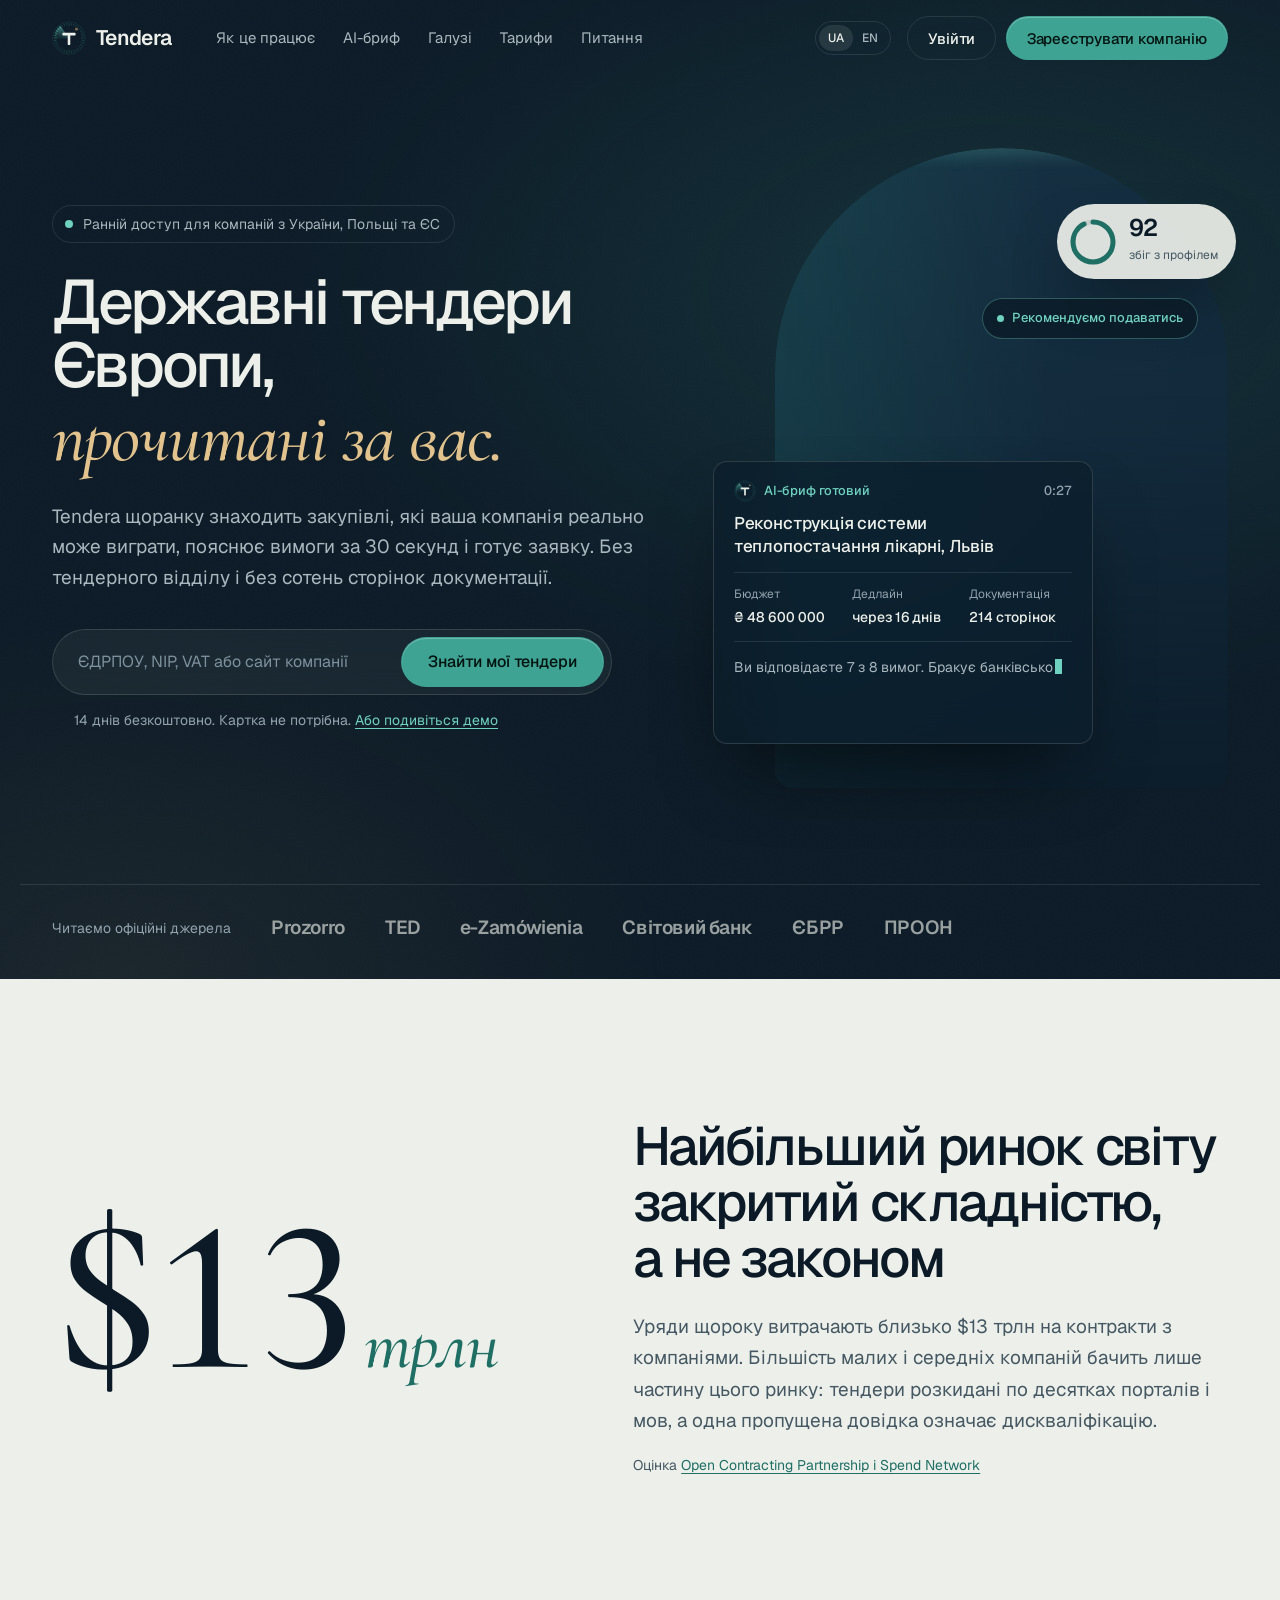
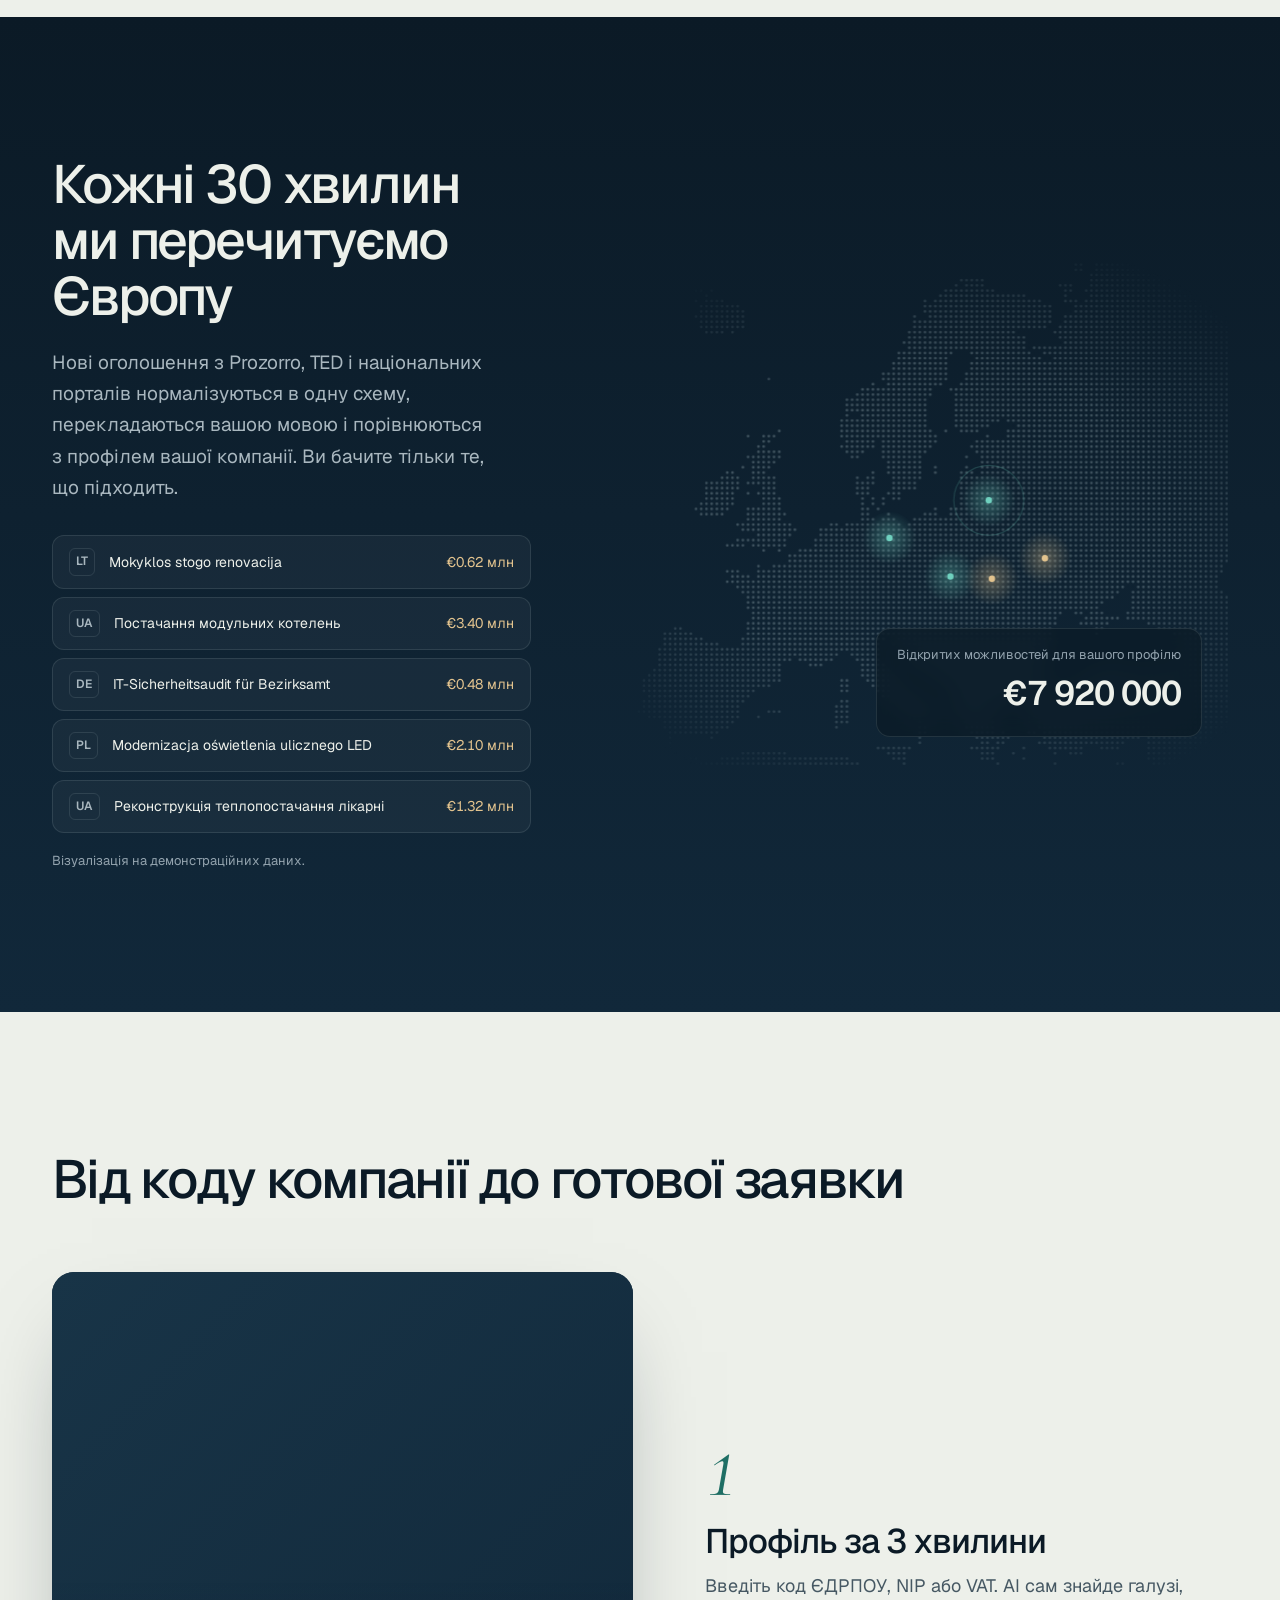
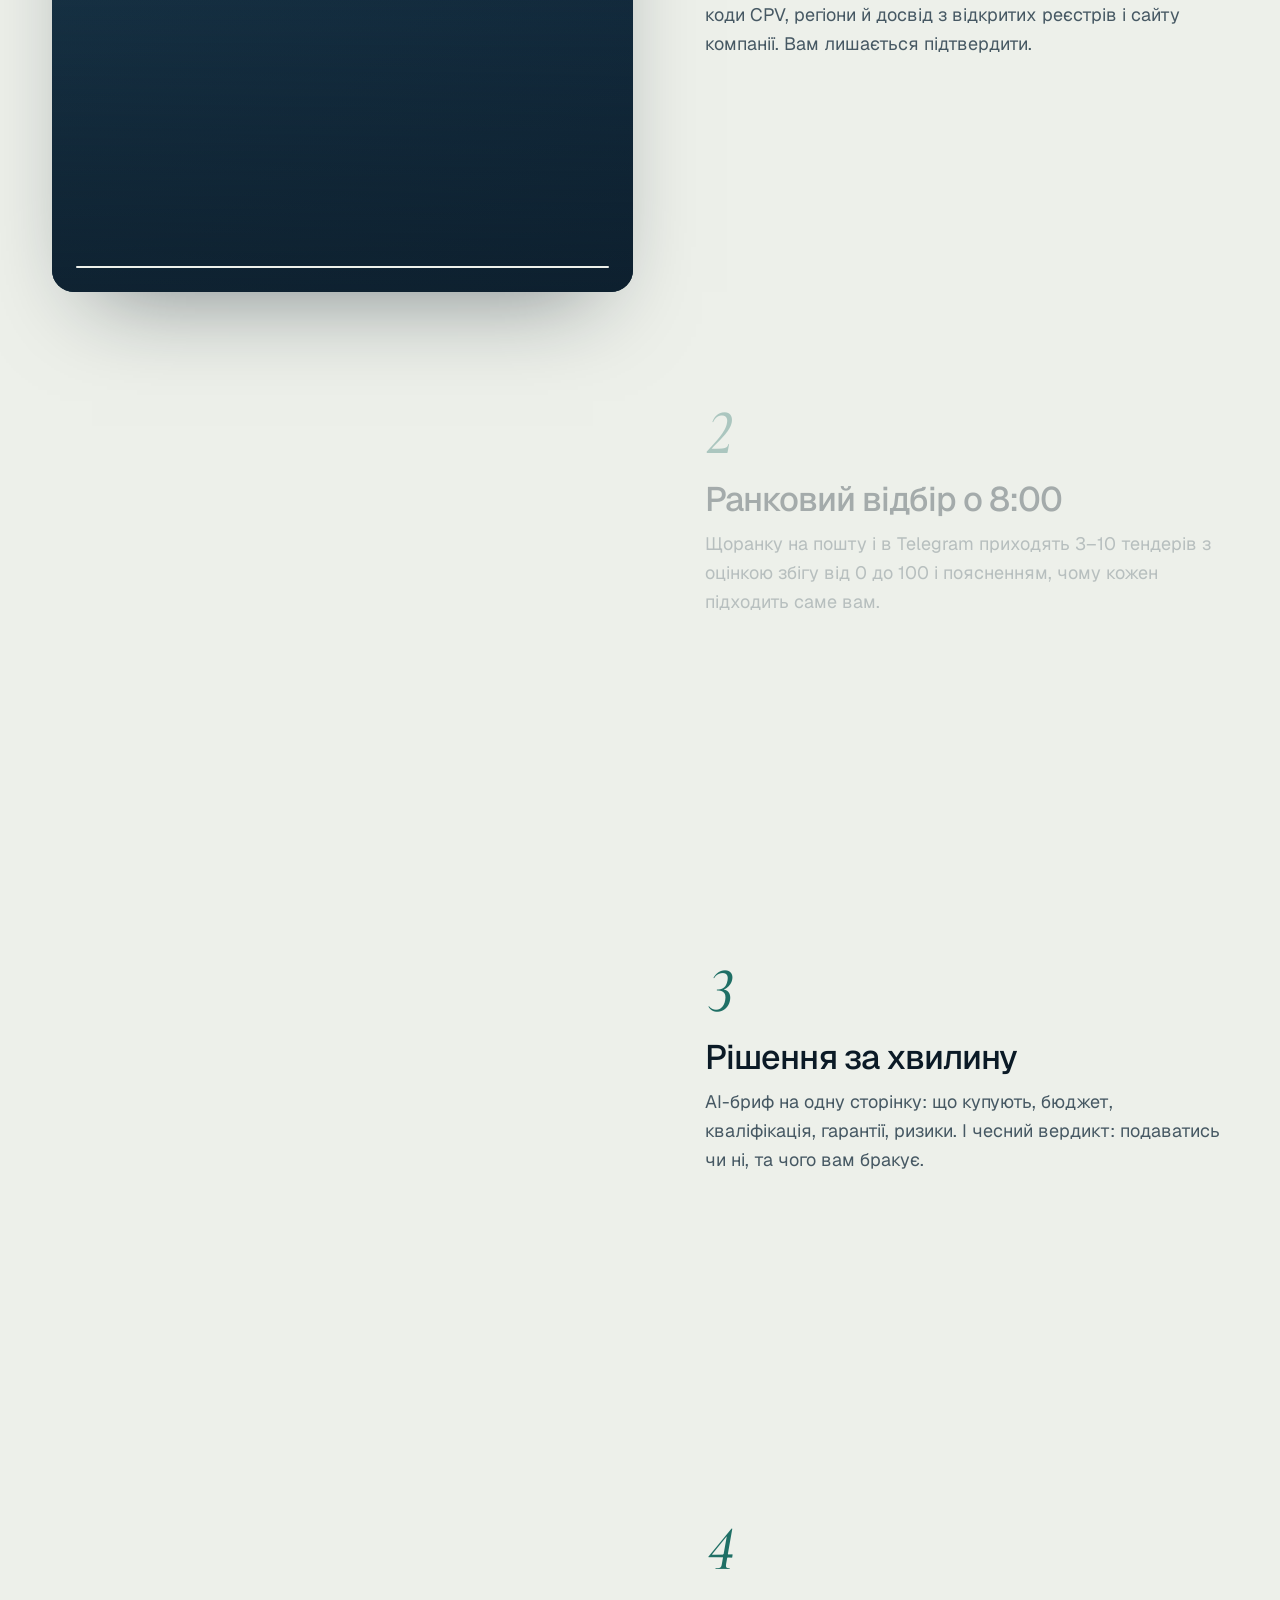
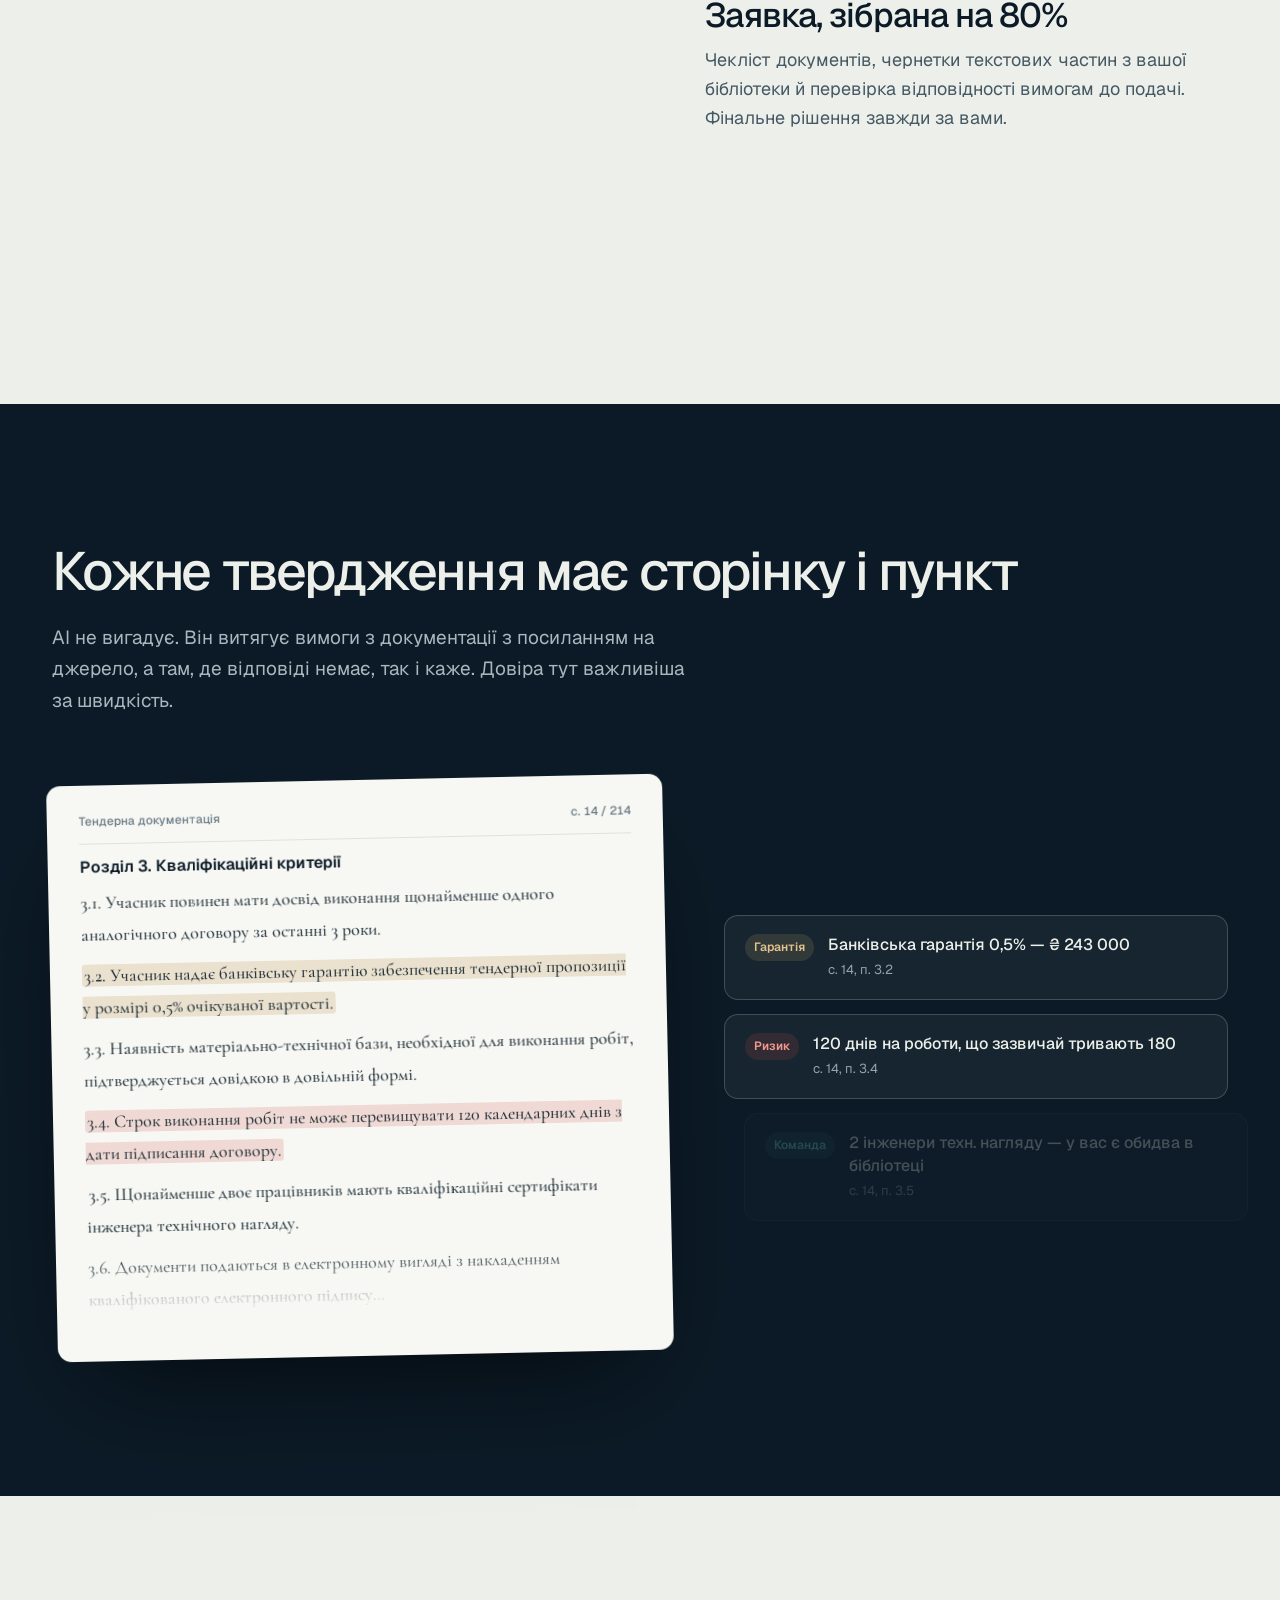
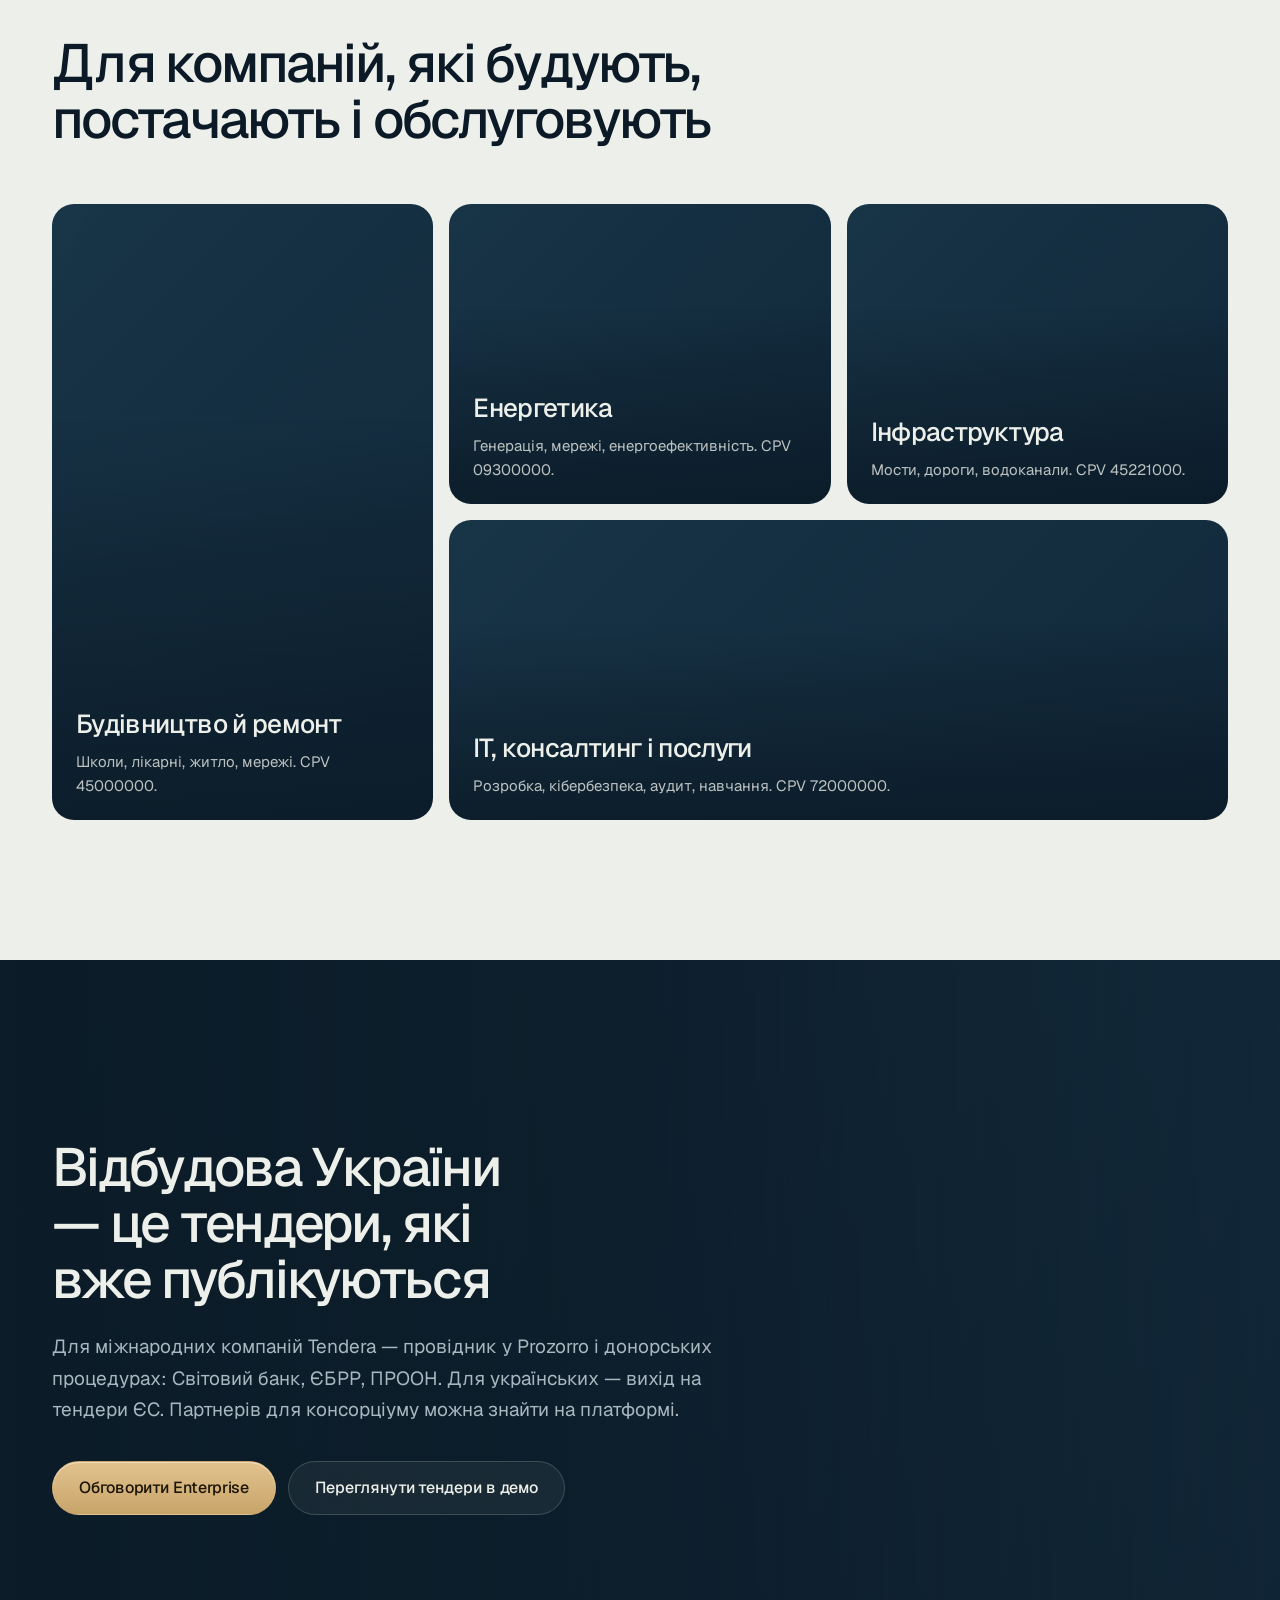
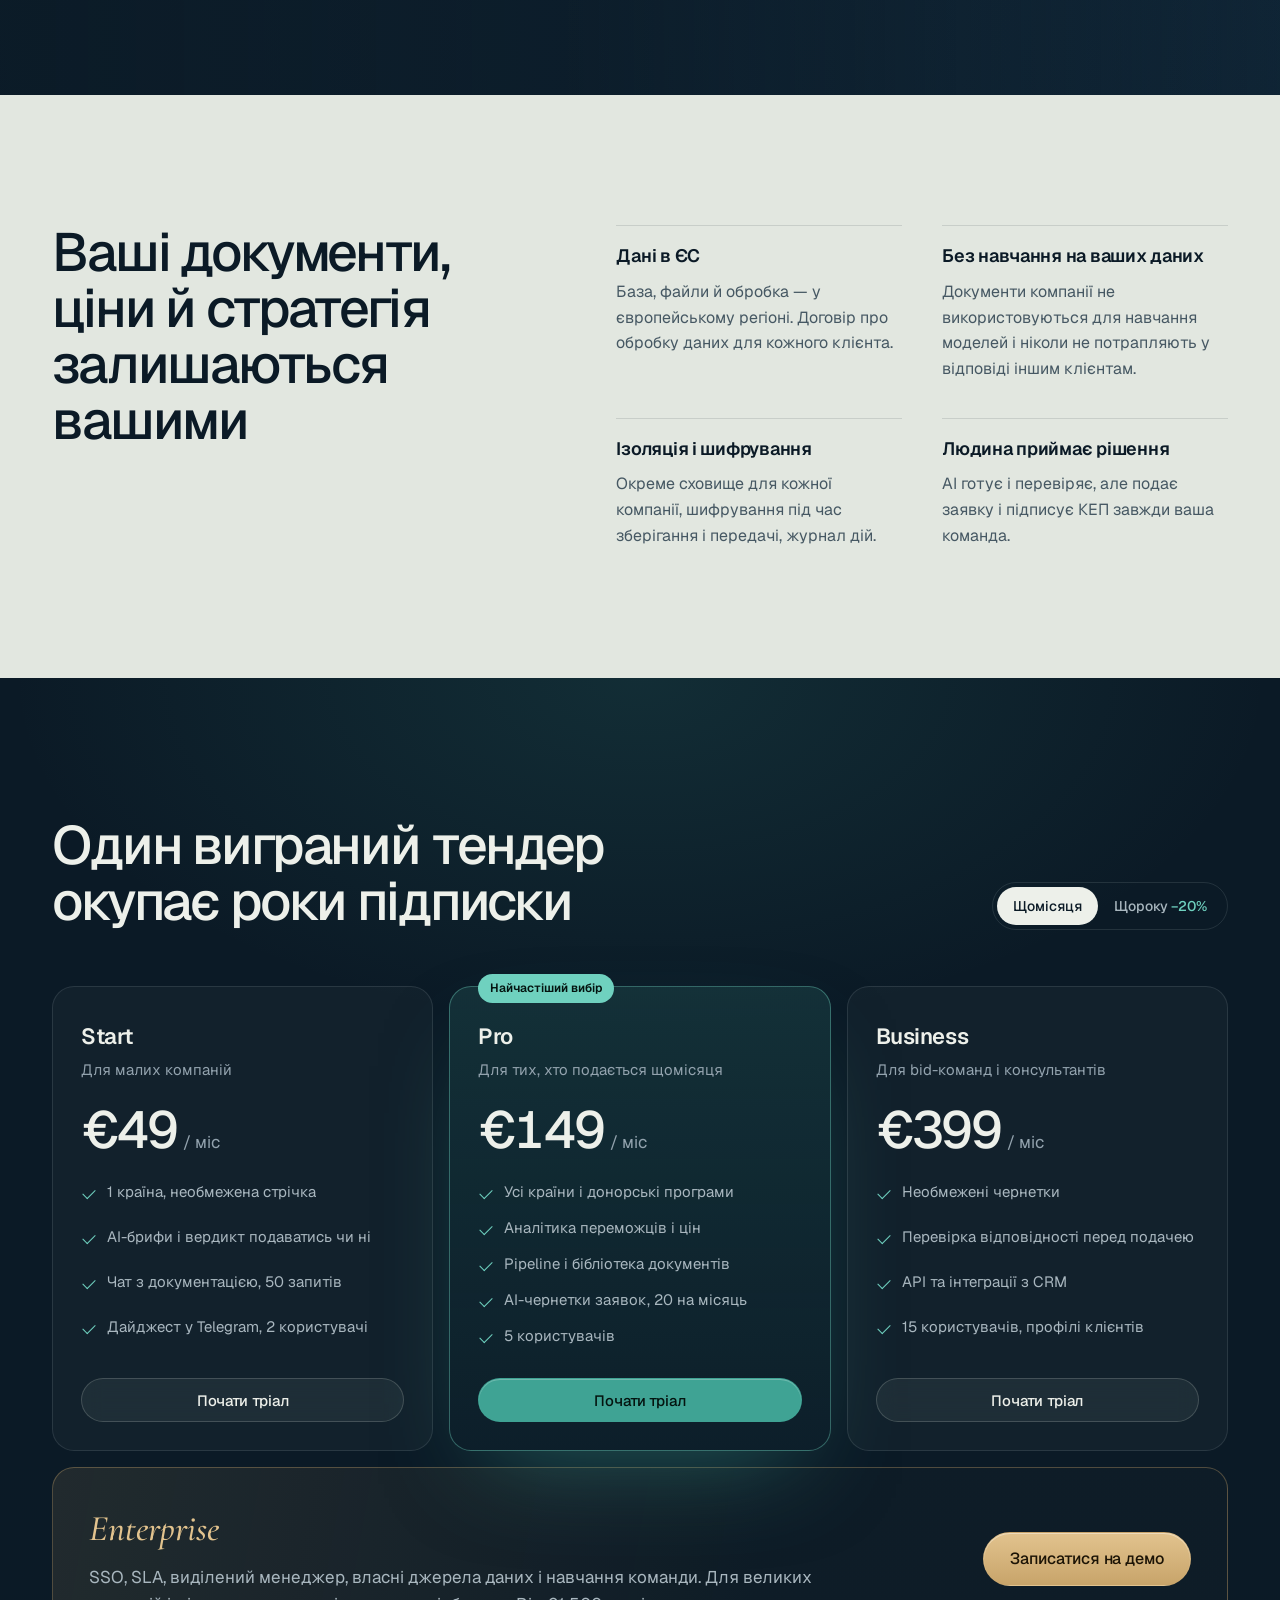
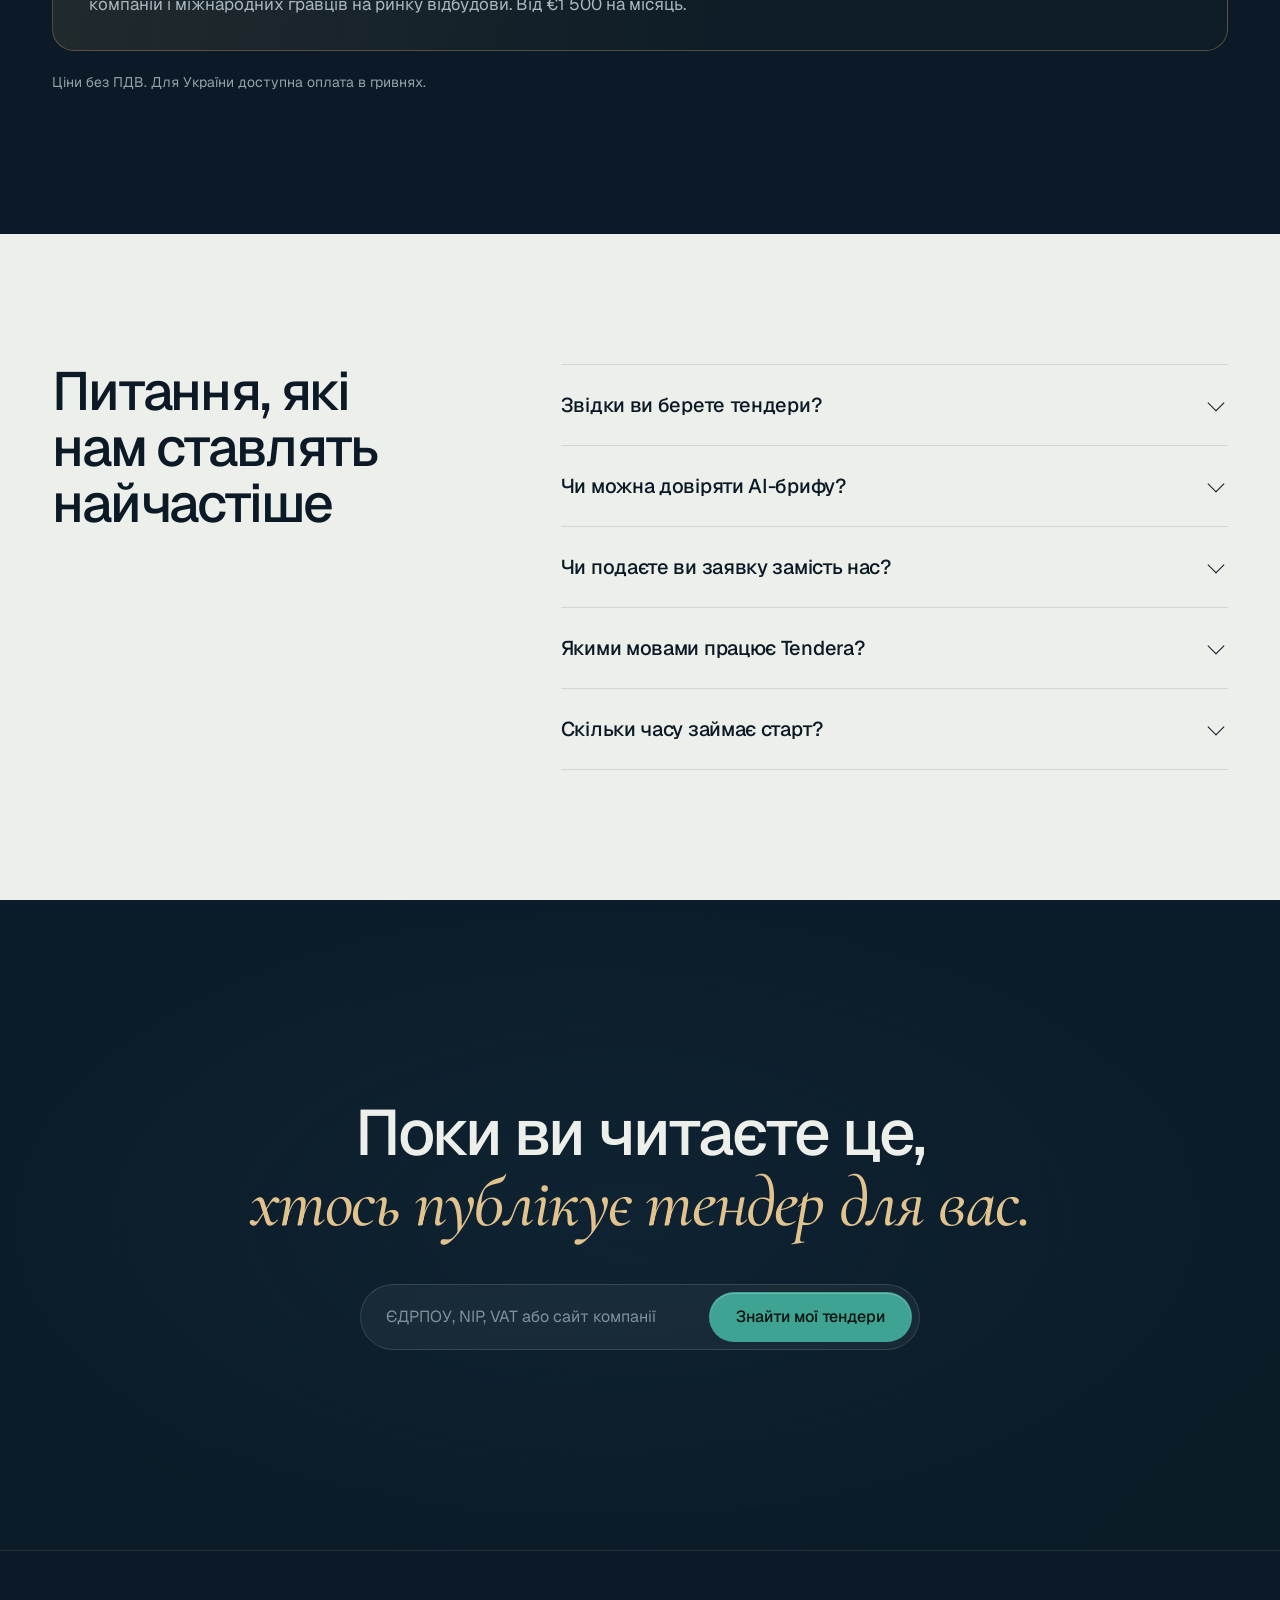
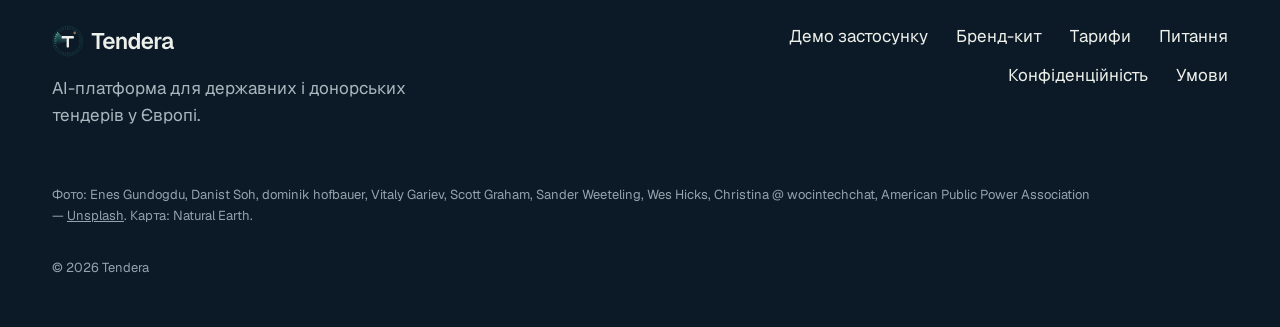
==== commit a3c23f74: "Add business registration and sign-in with Supabase - auth/: 3-step company sign-up with EDRPOU/NIP " ====
--- a/index.html
+++ b/index.html
@@ -38,8 +38,8 @@
         <button type="button" data-lang="uk" aria-pressed="true">UA</button>
         <button type="button" data-lang="en" aria-pressed="false">EN</button>
       </div>
-      <a class="btn btn--ghost nav__login" href="app/" data-i18n="nav.login">Увійти</a>
-      <a class="btn btn--primary" href="app/?onboard=1" data-i18n="nav.cta">Відкрити демо</a>
+      <a class="btn btn--ghost nav__login" href="auth/?mode=login" data-i18n="nav.login">Увійти</a>
+      <a class="btn btn--primary" href="auth/?mode=signup" data-i18n="nav.cta">Зареєструвати компанію</a>
       <button class="nav__burger" type="button" aria-label="Меню" aria-expanded="false" aria-controls="mobile-menu"><span></span><span></span></button>
     </div>
   </div>
@@ -49,7 +49,9 @@
     <a href="#sectors" data-i18n="nav.sectors">Галузі</a>
     <a href="#pricing" data-i18n="nav.pricing">Тарифи</a>
     <a href="#faq" data-i18n="nav.faq">Питання</a>
-    <a href="app/" data-i18n="nav.login">Увійти</a>
+    <a href="app/?demo=1" data-i18n="nav.demo">Демо застосунку</a>
+    <a href="auth/?mode=login" data-i18n="nav.login">Увійти</a>
+    <a href="auth/?mode=signup" data-i18n="nav.cta">Зареєструвати компанію</a>
   </div>
 </header>
 
@@ -65,13 +67,13 @@
         <span class="hero__line hero__line--serif" data-i18n="hero.t2">прочитані за вас.</span>
       </h1>
       <p class="hero__lead" data-i18n="hero.lead">Tendera щоранку знаходить закупівлі, які ваша компанія реально може виграти, пояснює вимоги за 30 секунд і готує заявку. Без тендерного відділу і без сотень сторінок документації.</p>
-      <form class="finder" action="app/" method="get" id="finder">
-        <input type="hidden" name="onboard" value="1">
+      <form class="finder" action="auth/" method="get" id="finder">
+        <input type="hidden" name="mode" value="signup">
         <label class="sr-only" for="company" data-i18n="hero.label">Код компанії або сайт</label>
         <input id="company" name="company" class="finder__input" autocomplete="organization" placeholder="ЄДРПОУ, NIP, VAT або сайт компанії" data-i18n-ph="hero.ph">
         <button class="btn btn--primary btn--lg" type="submit" data-i18n="hero.btn">Знайти мої тендери</button>
       </form>
-      <p class="hero__fine" data-i18n="hero.fine">14 днів безкоштовно. Картка не потрібна.</p>
+      <p class="hero__fine"><span data-i18n="hero.fine">14 днів безкоштовно. Картка не потрібна.</span> <a href="app/?demo=1" data-i18n="hero.demo">Або подивіться демо</a></p>
     </div>
 
     <figure class="hero__stage" aria-label="Приклад AI-брифу тендера">
@@ -243,7 +245,7 @@
     <p class="body-l body-l--light" data-i18n="rebuild.p">Для міжнародних компаній Tendera — провідник у Prozorro і донорських процедурах: Світовий банк, ЄБРР, ПРООН. Для українських — вихід на тендери ЄС. Партнерів для консорціуму можна знайти на платформі.</p>
     <div class="rebuild__actions">
       <a class="btn btn--brass btn--lg" href="#contact" data-i18n="rebuild.cta">Обговорити Enterprise</a>
-      <a class="btn btn--glass btn--lg" href="app/#/tenders" data-i18n="rebuild.cta2">Переглянути тендери в демо</a>
+      <a class="btn btn--glass btn--lg" href="app/?demo=1#/tenders" data-i18n="rebuild.cta2">Переглянути тендери в демо</a>
     </div>
   </div>
 </section>
@@ -282,7 +284,7 @@
           <li data-i18n="plan.s.3">Чат з документацією, 50 запитів</li>
           <li data-i18n="plan.s.4">Дайджест у Telegram, 2 користувачі</li>
         </ul>
-        <a class="btn btn--glass" href="app/?onboard=1&plan=start" data-i18n="plan.try">Почати тріал</a>
+        <a class="btn btn--glass" href="auth/?mode=signup&plan=start" data-i18n="plan.try">Почати тріал</a>
       </article>
       <article class="plan plan--featured">
         <p class="plan__badge" data-i18n="plan.pop">Найчастіший вибір</p>
@@ -296,7 +298,7 @@
           <li data-i18n="plan.p.4">AI-чернетки заявок, 20 на місяць</li>
           <li data-i18n="plan.p.5">5 користувачів</li>
         </ul>
-        <a class="btn btn--primary" href="app/?onboard=1&plan=pro" data-i18n="plan.try">Почати тріал</a>
+        <a class="btn btn--primary" href="auth/?mode=signup&plan=pro" data-i18n="plan.try">Почати тріал</a>
       </article>
       <article class="plan">
         <h3>Business</h3>
@@ -308,7 +310,7 @@
           <li data-i18n="plan.b.3">API та інтеграції з CRM</li>
           <li data-i18n="plan.b.4">15 користувачів, профілі клієнтів</li>
         </ul>
-        <a class="btn btn--glass" href="app/?onboard=1&plan=business" data-i18n="plan.try">Почати тріал</a>
+        <a class="btn btn--glass" href="auth/?mode=signup&plan=business" data-i18n="plan.try">Почати тріал</a>
       </article>
     </div>
     <div class="enterprise" id="contact">
@@ -342,8 +344,8 @@
   <div class="final__veil"></div>
   <div class="wrap final__inner">
     <h2 id="final-title" class="final__title"><span data-i18n="final.t1">Поки ви читаєте це,</span> <span class="serif" data-i18n="final.t2">хтось публікує тендер для вас.</span></h2>
-    <form class="finder finder--center" action="app/" method="get">
-      <input type="hidden" name="onboard" value="1">
+    <form class="finder finder--center" action="auth/" method="get">
+      <input type="hidden" name="mode" value="signup">
       <label class="sr-only" for="company2" data-i18n="hero.label">Код компанії або сайт</label>
       <input id="company2" name="company" class="finder__input" placeholder="ЄДРПОУ, NIP, VAT або сайт компанії" data-i18n-ph="hero.ph">
       <button class="btn btn--primary btn--lg" type="submit" data-i18n="hero.btn">Знайти мої тендери</button>
@@ -359,10 +361,12 @@
       <p data-i18n="footer.p">AI-платформа для державних і донорських тендерів у Європі.</p>
     </div>
     <nav class="footer__nav" aria-label="Нижня навігація">
-      <a href="app/" data-i18n="footer.app">Демо застосунку</a>
+      <a href="app/?demo=1" data-i18n="footer.app">Демо застосунку</a>
       <a href="brand/" data-i18n="footer.brand">Бренд-кит</a>
       <a href="#pricing" data-i18n="nav.pricing">Тарифи</a>
       <a href="#faq" data-i18n="nav.faq">Питання</a>
+      <a href="legal/privacy.html" data-i18n="footer.privacy">Конфіденційність</a>
+      <a href="legal/terms.html" data-i18n="footer.terms">Умови</a>
     </nav>
     <p class="footer__credits"><span data-i18n="footer.photos">Фото:</span> Enes Gundogdu, Danist Soh, dominik hofbauer, Vitaly Gariev, Scott Graham, Sander Weeteling, Wes Hicks, Christina @ wocintechchat, American Public Power Association — <a href="https://unsplash.com" target="_blank" rel="noopener">Unsplash</a>. <span data-i18n="footer.map">Карта: Natural Earth.</span></p>
     <p class="footer__copy">© 2026 Tendera</p>
--- a/assets/css/landing.css
+++ b/assets/css/landing.css
@@ -323,3 +323,5 @@
   *,*::before,*::after{animation-duration:.001ms!important;animation-iteration-count:1!important;transition-duration:.001ms!important;scroll-behavior:auto!important}
   .scanline{display:none}
 }
+
+.hero__fine a{color:var(--verd-hi);text-underline-offset:3px}
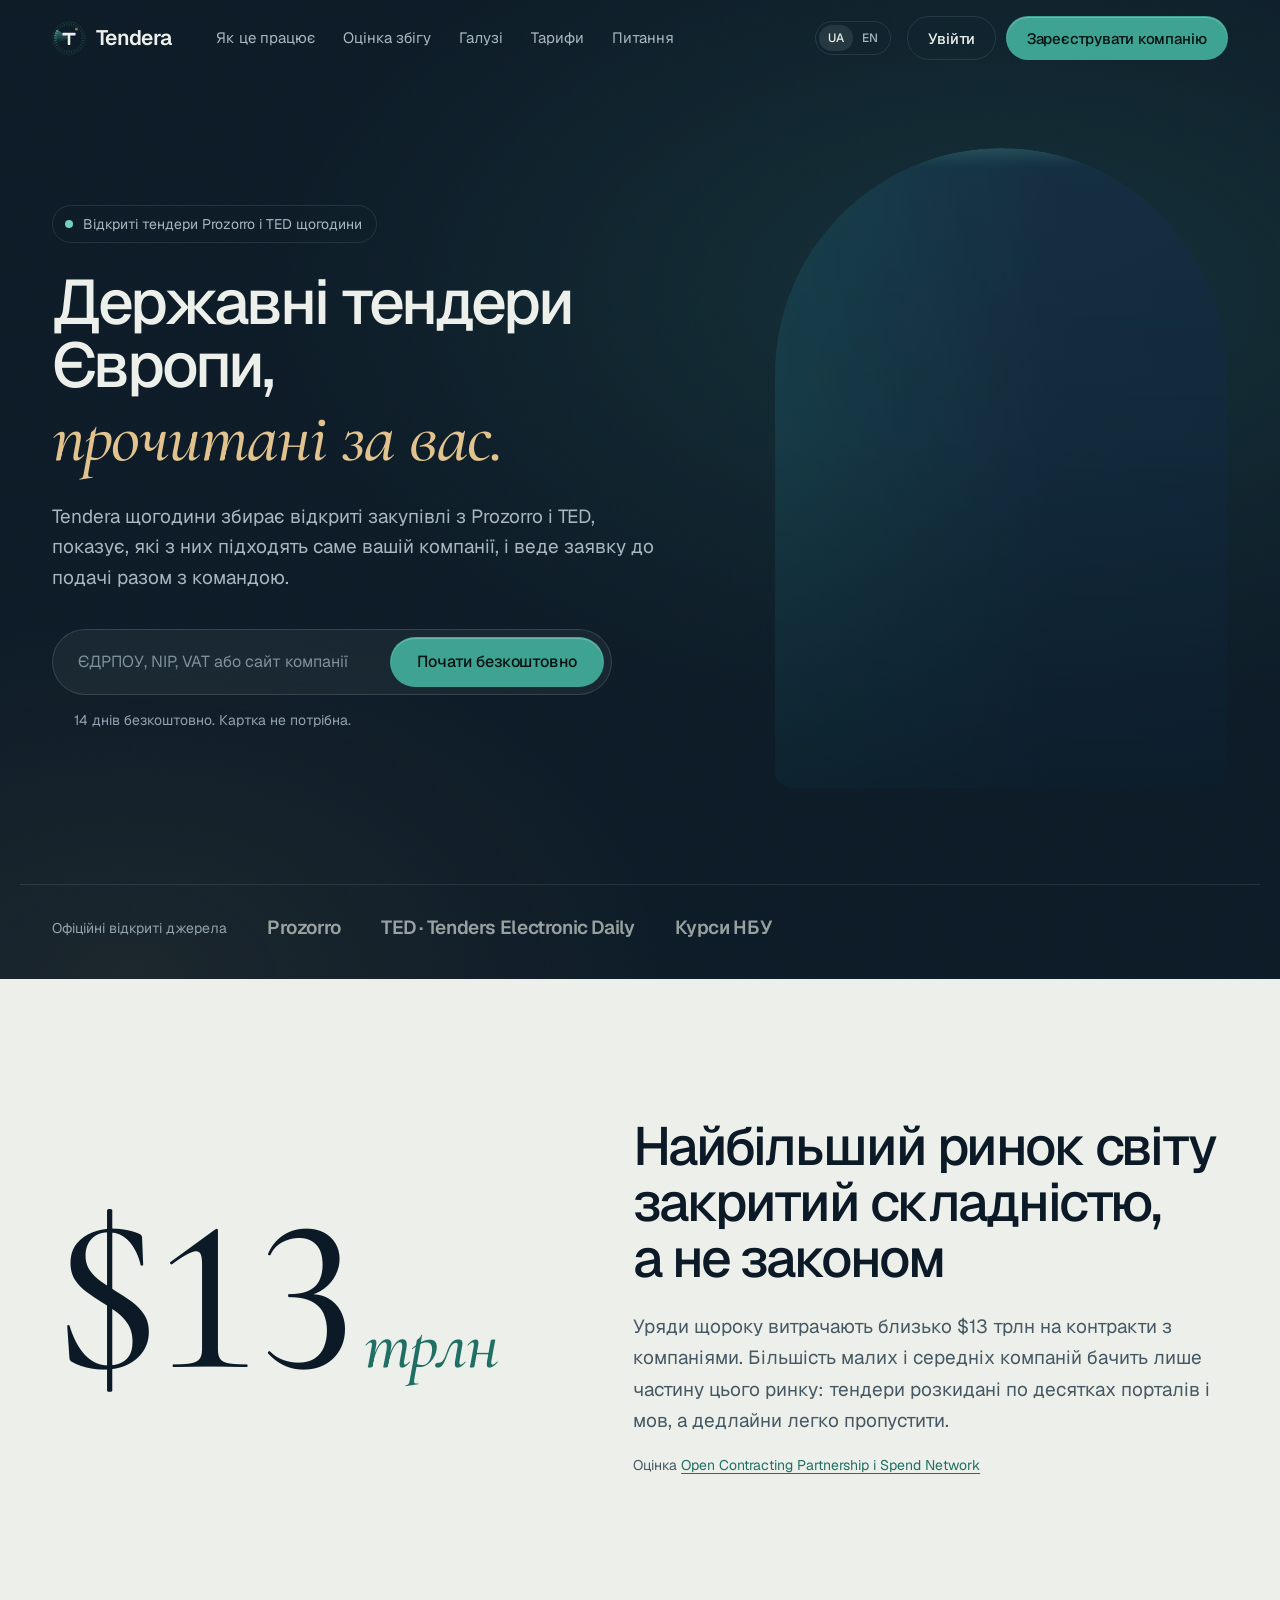
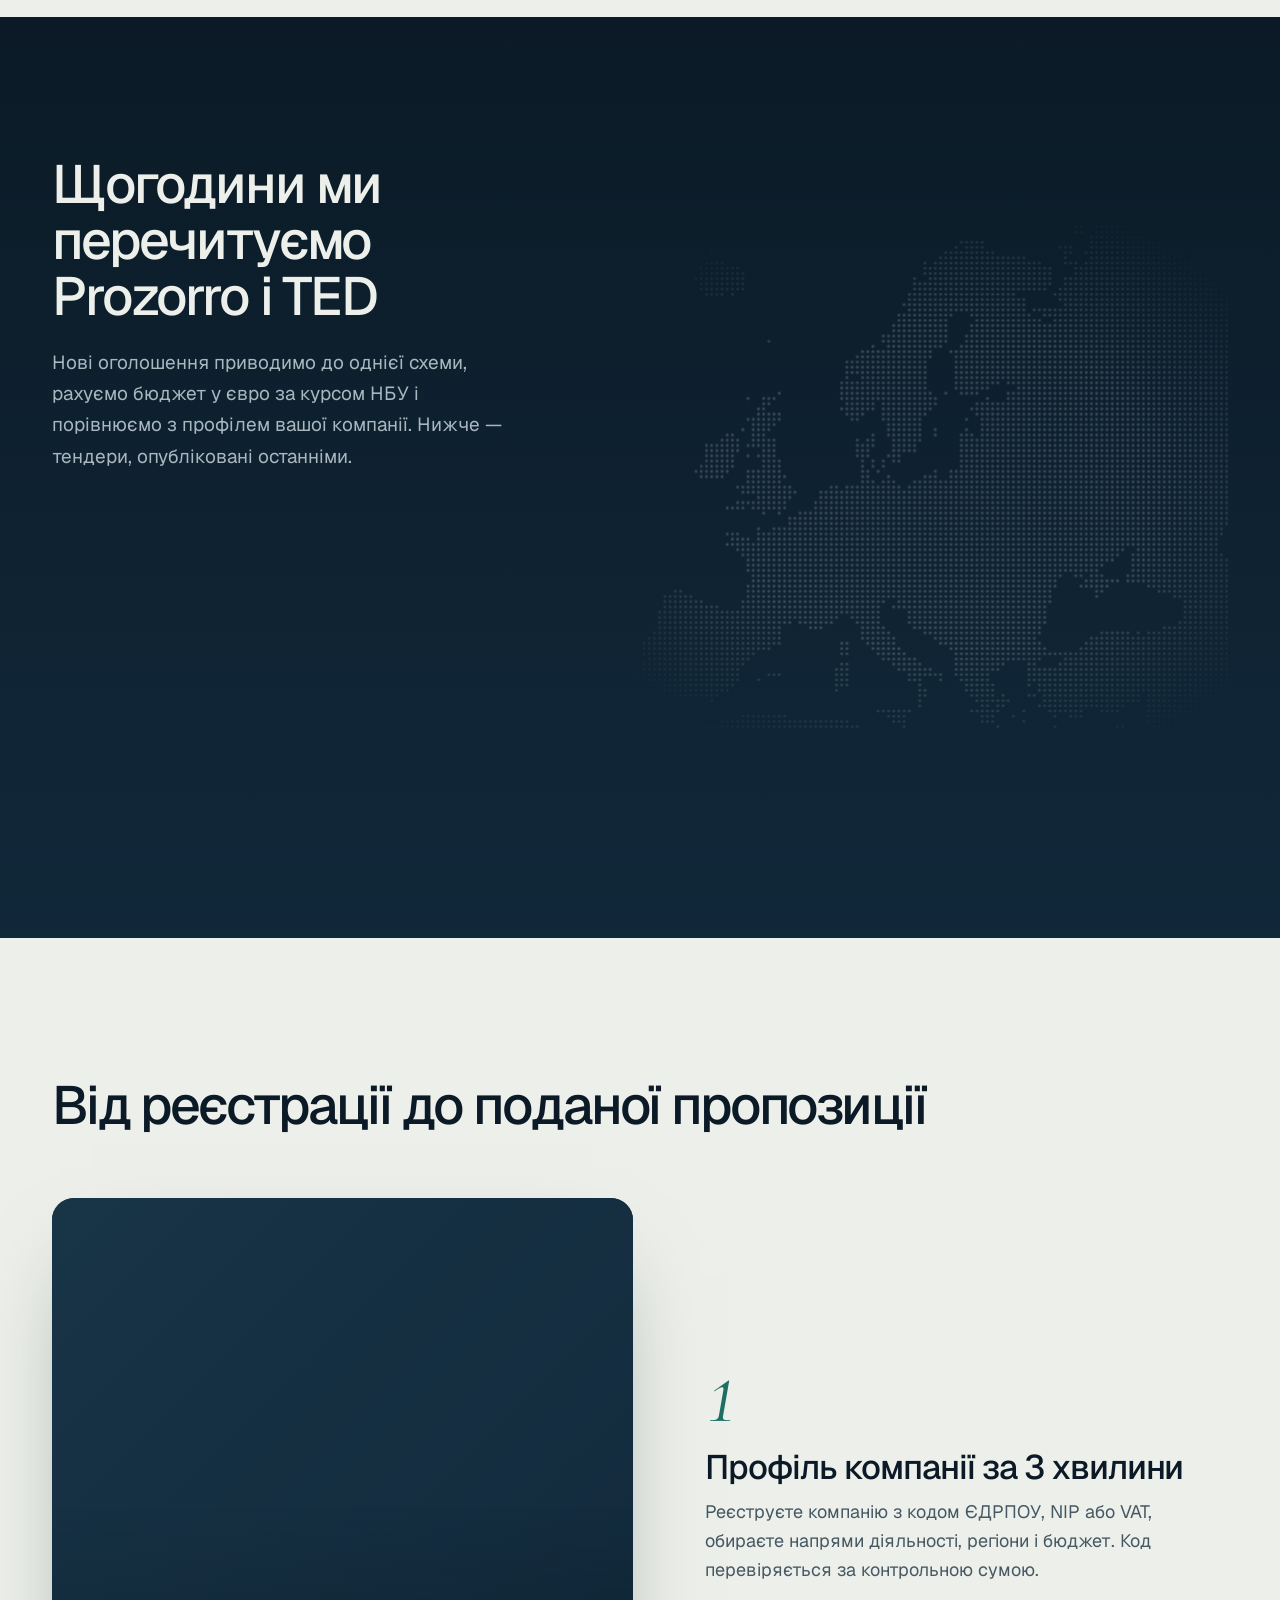
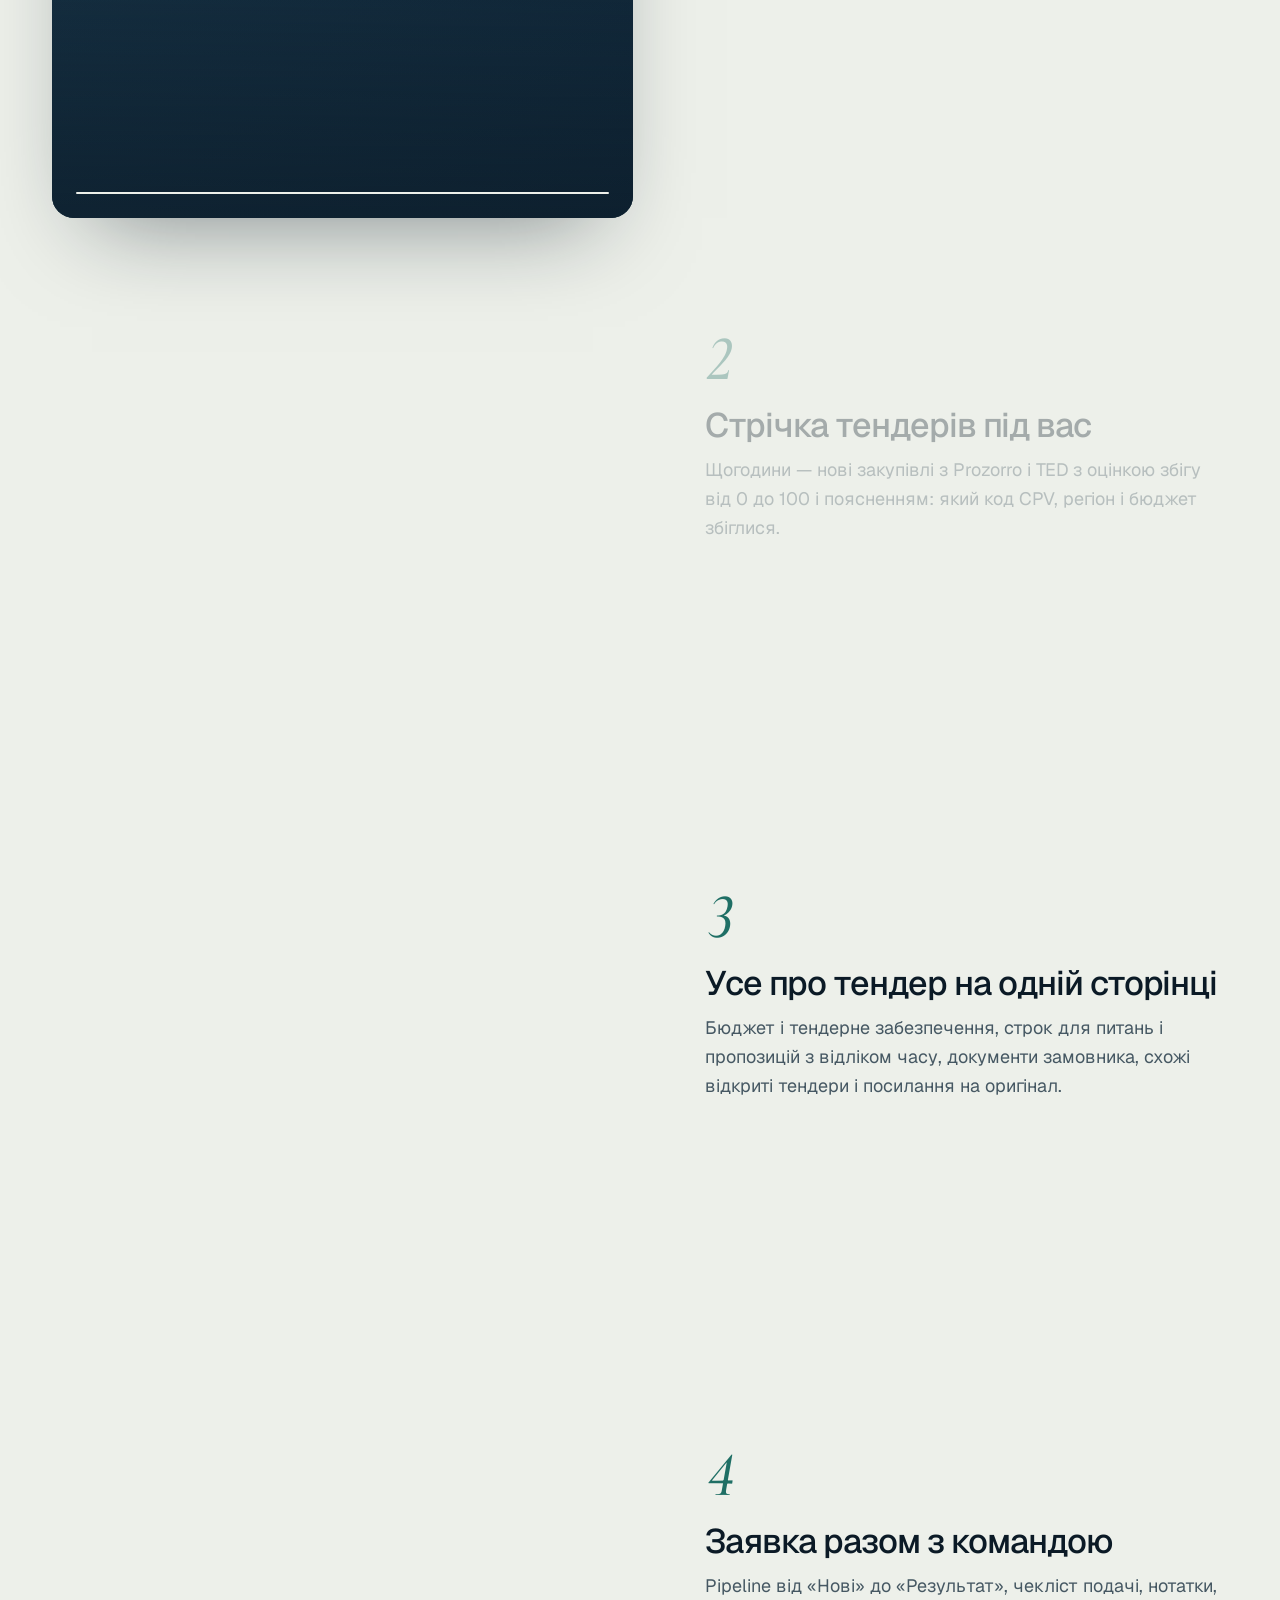
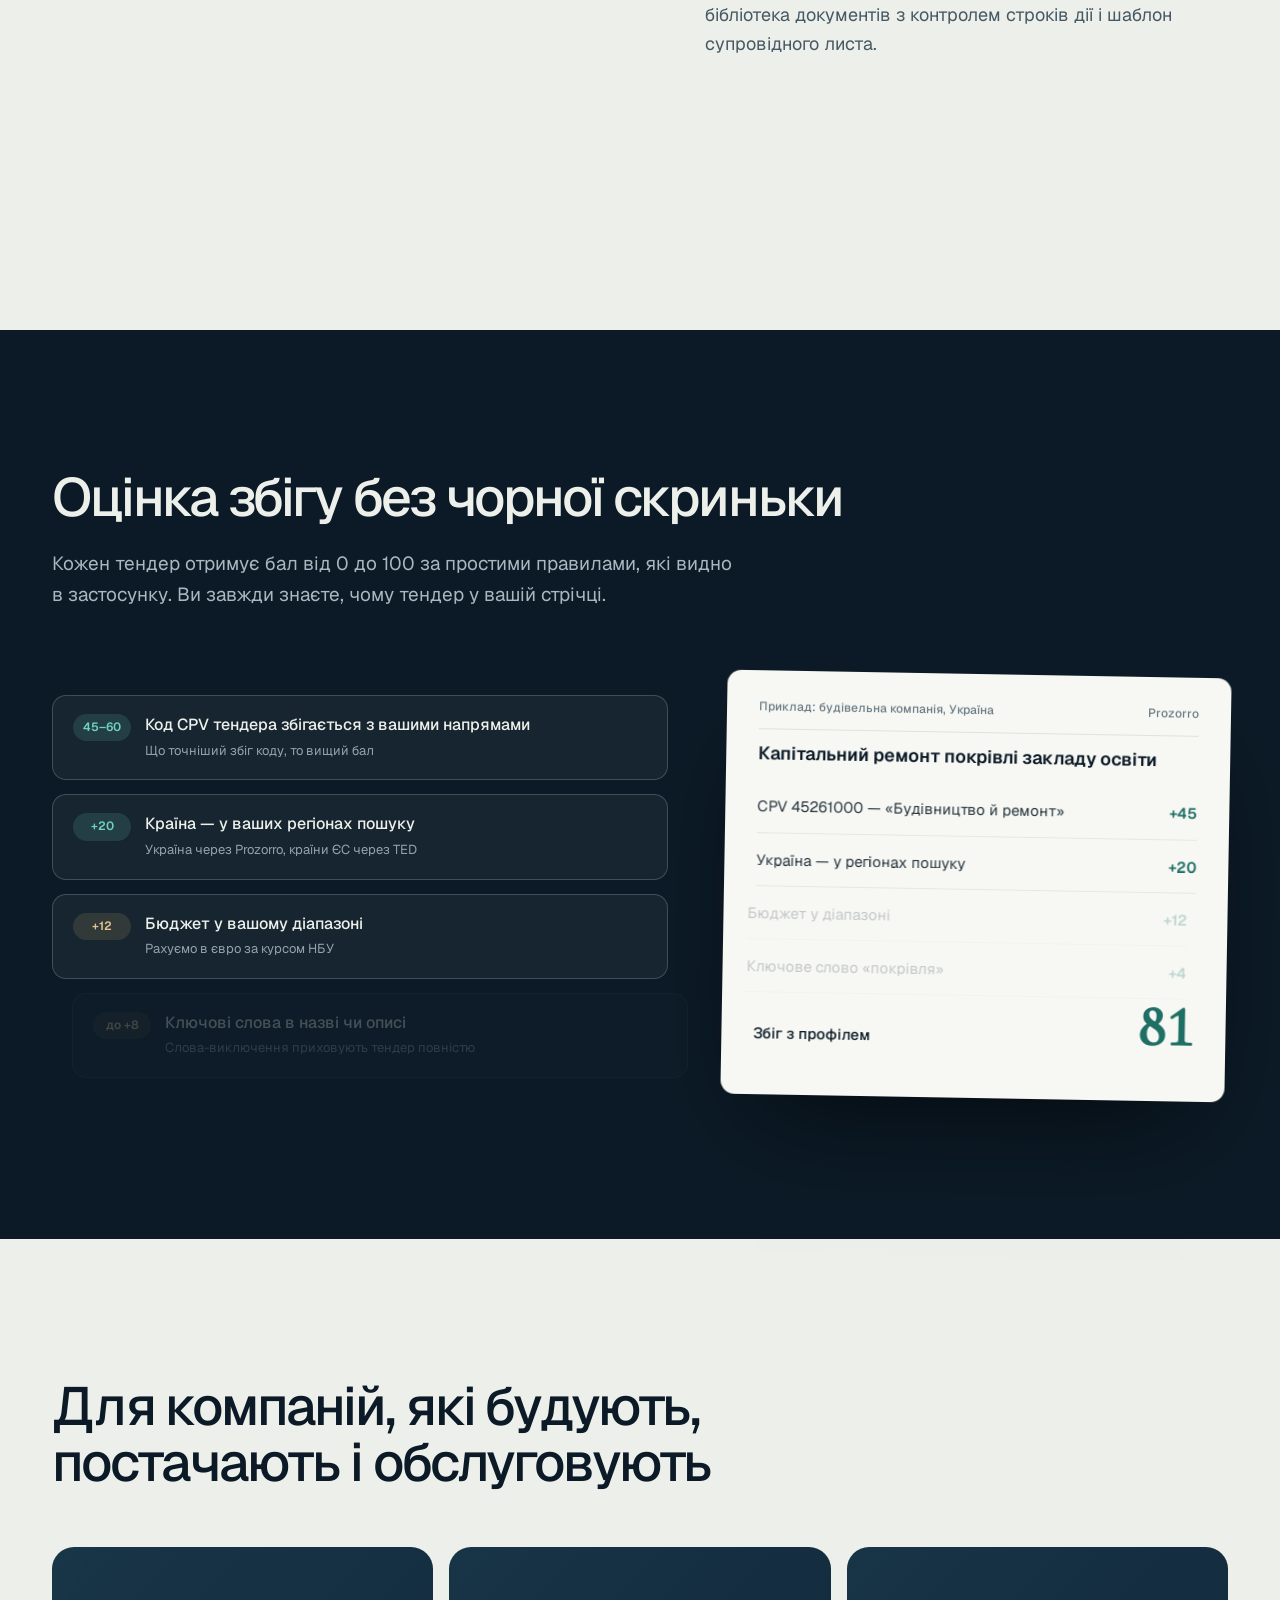
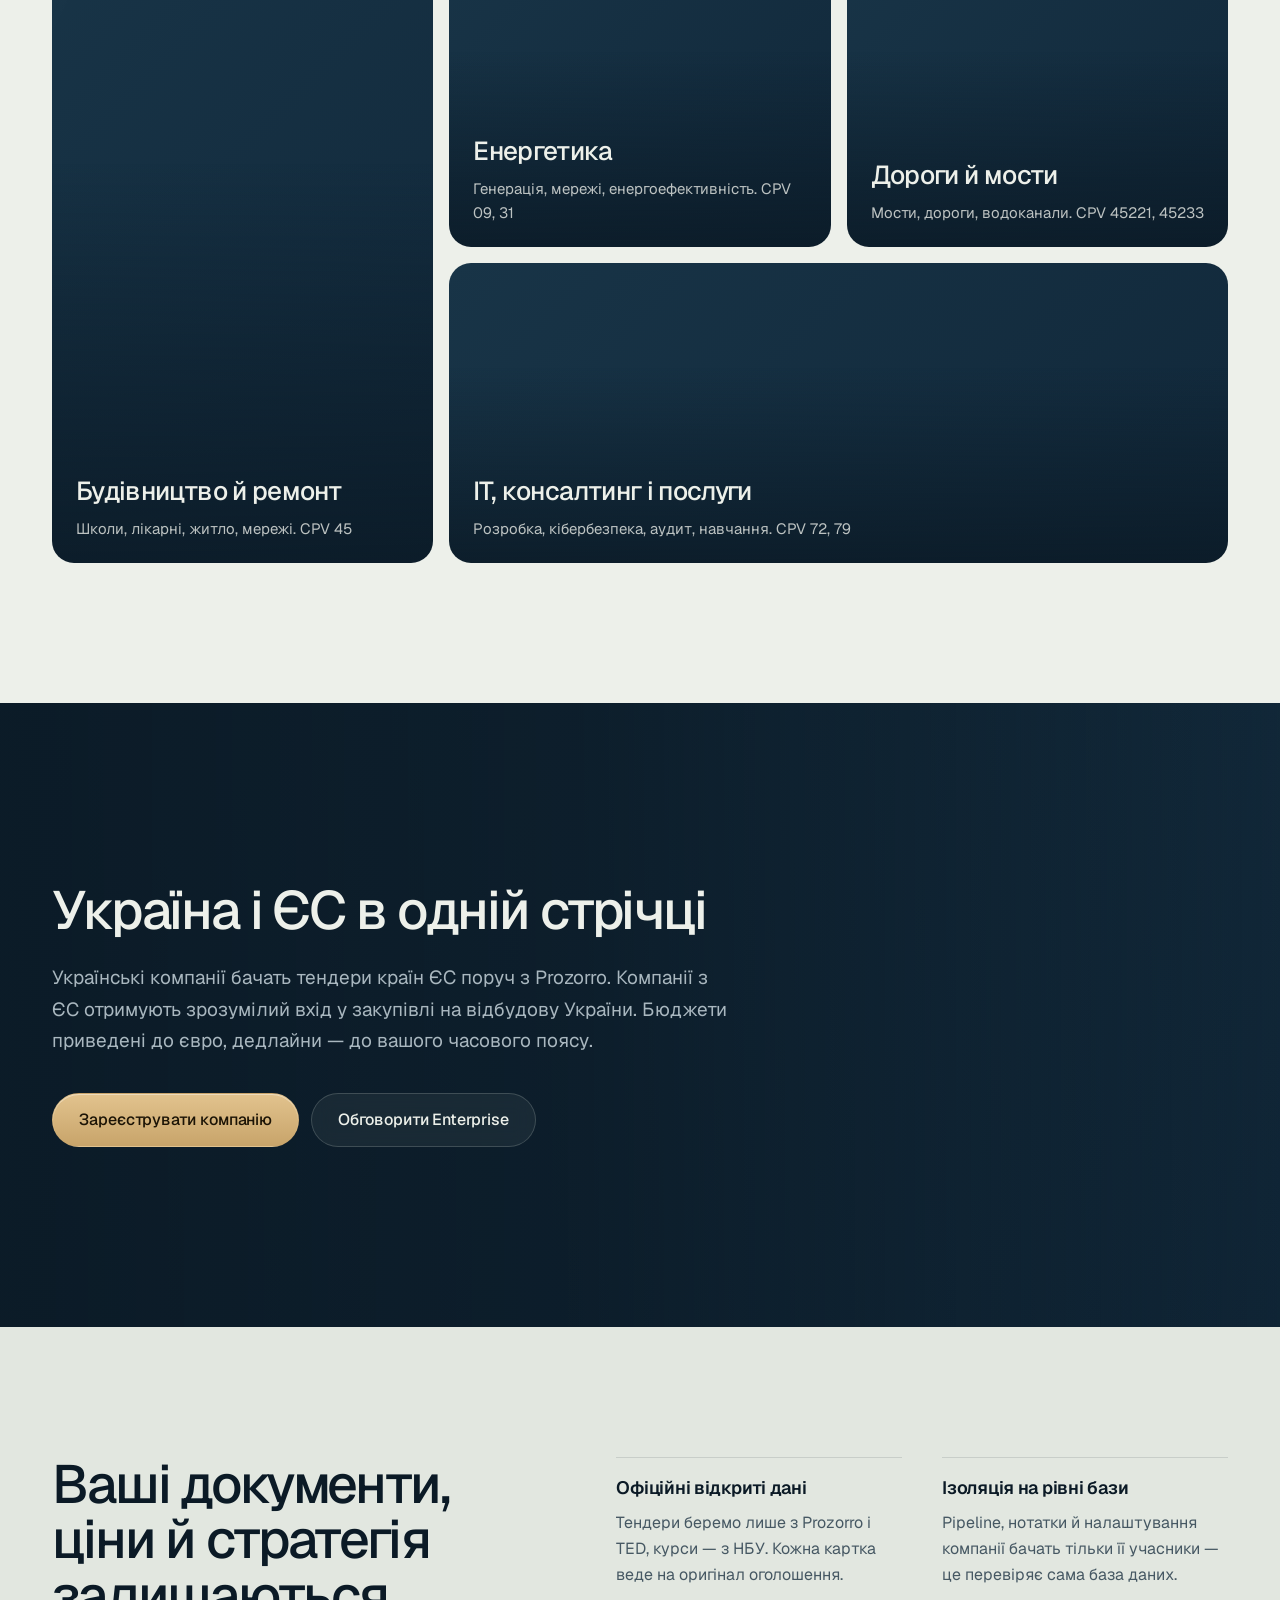
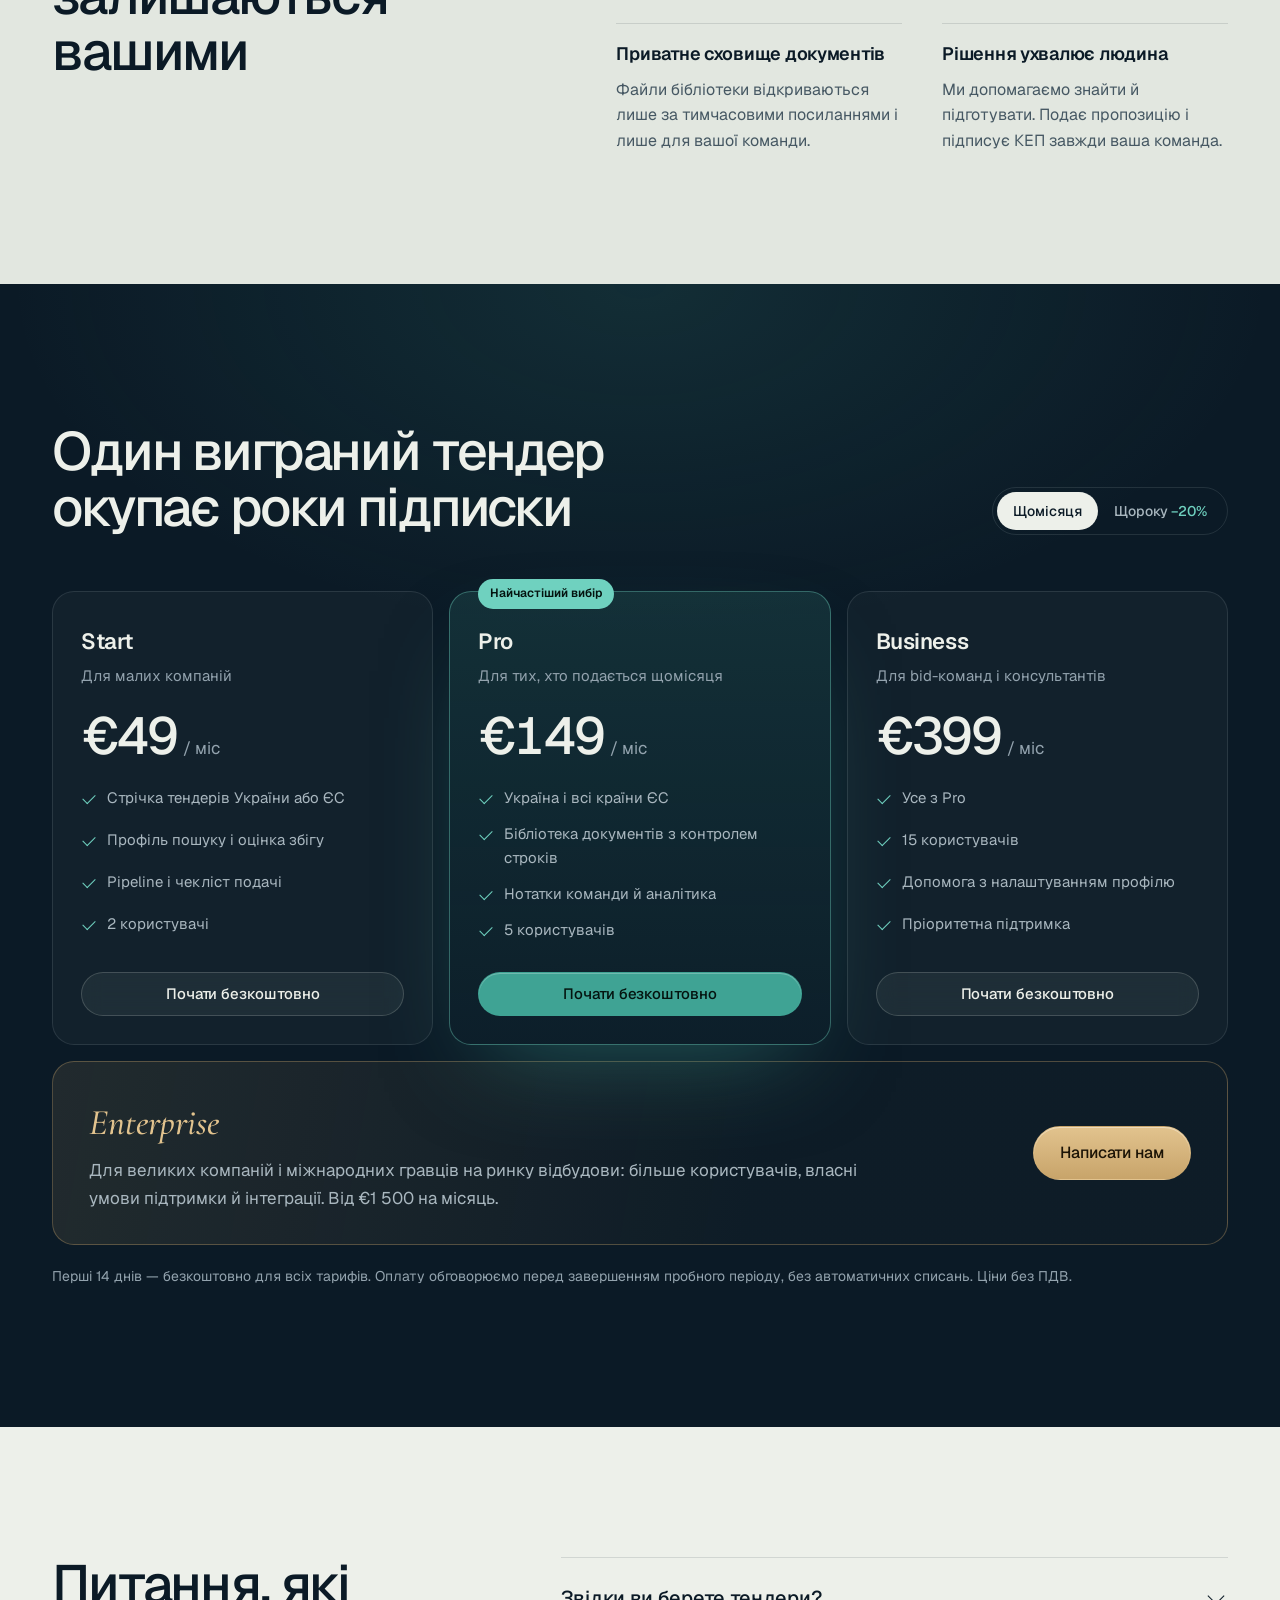
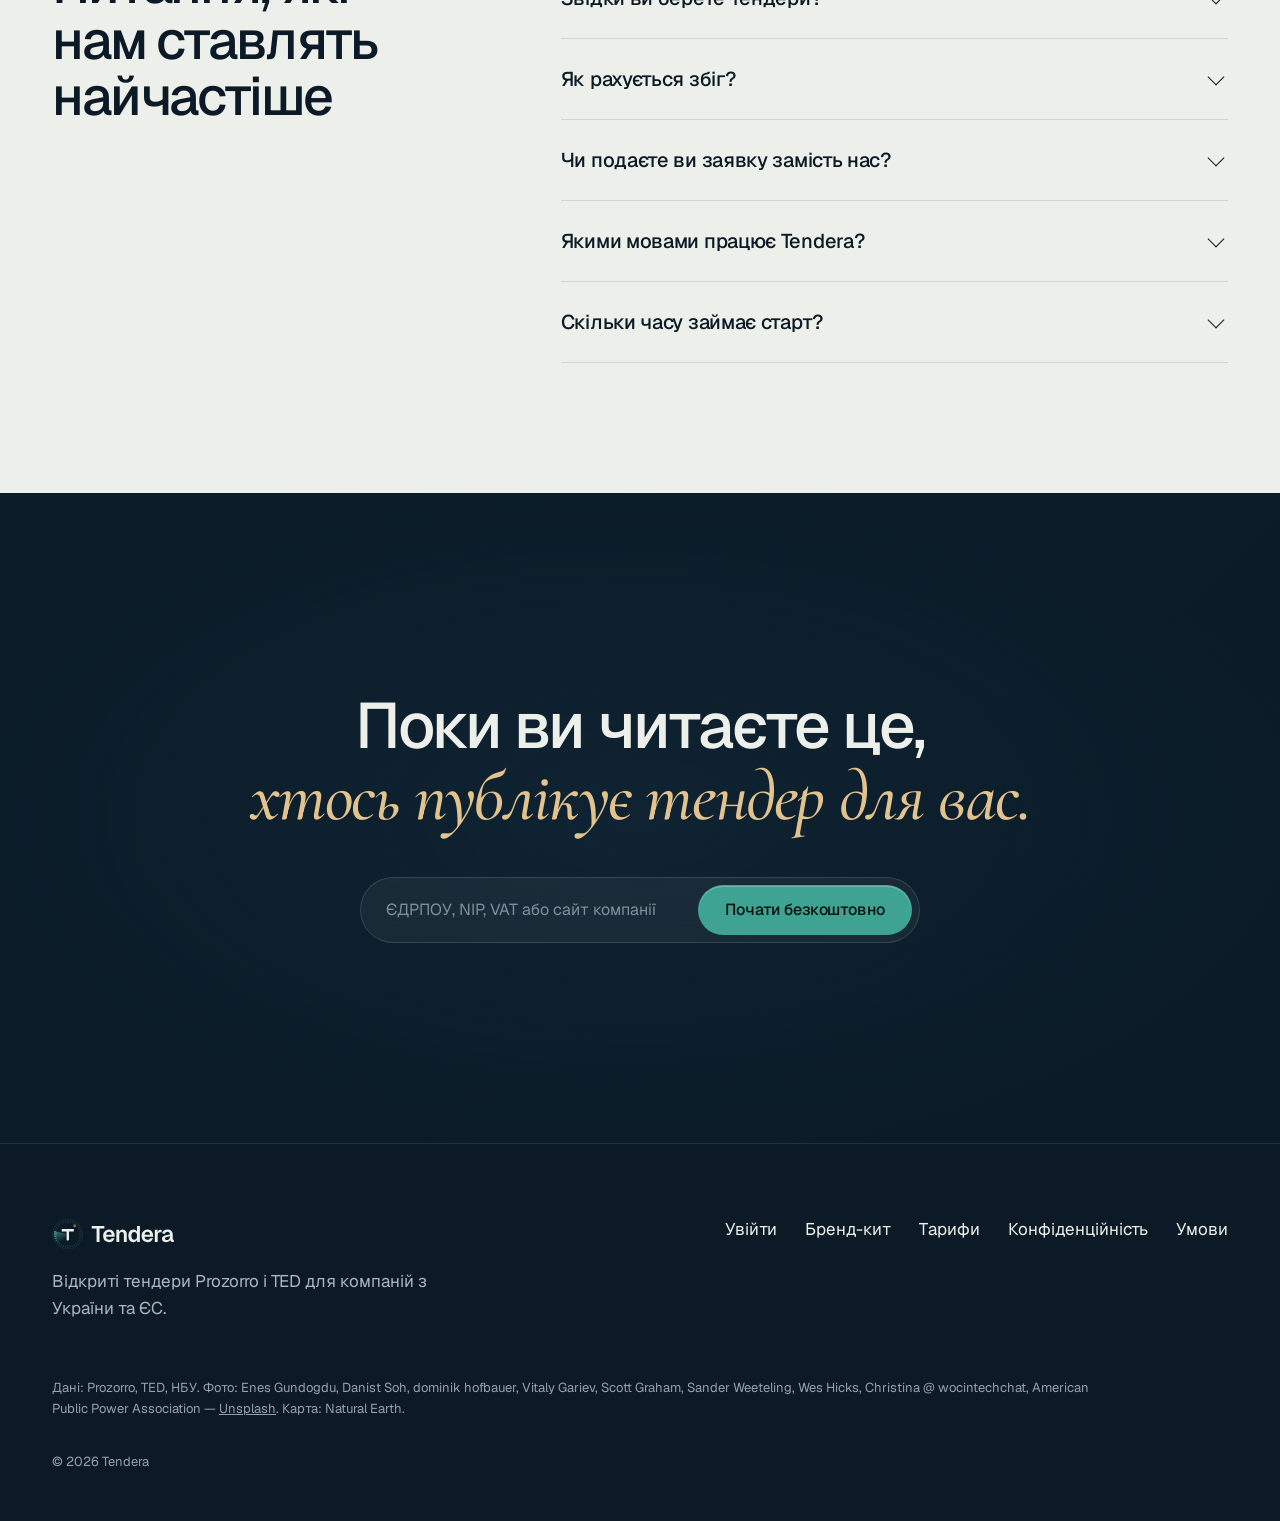
==== commit 8e6f3f38: "Switch to real data only: Prozorro + TED tenders, no demo - scripts/fetch-tenders.mjs: hourly collec" ====
--- a/index.html
+++ b/index.html
@@ -4,13 +4,13 @@
 <meta charset="utf-8">
 <meta name="viewport" content="width=device-width, initial-scale=1">
 <title>Tendera — державні тендери Європи, прочитані за вас</title>
-<meta name="description" content="Tendera — AI-платформа, яка щоранку знаходить державні та донорські тендери в Україні, Польщі та ЄС, пояснює вимоги за 30 секунд і готує заявку.">
+<meta name="description" content="Tendera щогодини збирає відкриті тендери з Prozorro і TED, показує, які з них підходять вашій компанії, і допомагає команді підготувати заявку.">
 <meta name="theme-color" content="#0B1A26">
 <link rel="icon" href="brand/favicon.svg" type="image/svg+xml">
 <link rel="apple-touch-icon" href="brand/apple-touch-icon.png">
 <meta property="og:type" content="website">
 <meta property="og:title" content="Tendera — державні тендери Європи, прочитані за вас">
-<meta property="og:description" content="AI знаходить закупівлі, які ваша компанія може виграти, пояснює вимоги і готує заявку.">
+<meta property="og:description" content="Відкриті тендери Prozorro і TED під профіль вашої компанії. Pipeline, чекліст подачі й документи для всієї команди.">
 <meta property="og:image" content="brand/og.png">
 <meta name="twitter:card" content="summary_large_image">
 <link rel="preconnect" href="https://images.unsplash.com">
@@ -28,7 +28,7 @@
     </a>
     <nav class="nav__links" aria-label="Основна навігація">
       <a href="#how" data-i18n="nav.how">Як це працює</a>
-      <a href="#brief" data-i18n="nav.ai">AI-бриф</a>
+      <a href="#score" data-i18n="nav.score">Оцінка збігу</a>
       <a href="#sectors" data-i18n="nav.sectors">Галузі</a>
       <a href="#pricing" data-i18n="nav.pricing">Тарифи</a>
       <a href="#faq" data-i18n="nav.faq">Питання</a>
@@ -45,11 +45,10 @@
   </div>
   <div class="mobile-menu" id="mobile-menu" hidden>
     <a href="#how" data-i18n="nav.how">Як це працює</a>
-    <a href="#brief" data-i18n="nav.ai">AI-бриф</a>
+    <a href="#score" data-i18n="nav.score">Оцінка збігу</a>
     <a href="#sectors" data-i18n="nav.sectors">Галузі</a>
     <a href="#pricing" data-i18n="nav.pricing">Тарифи</a>
     <a href="#faq" data-i18n="nav.faq">Питання</a>
-    <a href="app/?demo=1" data-i18n="nav.demo">Демо застосунку</a>
     <a href="auth/?mode=login" data-i18n="nav.login">Увійти</a>
     <a href="auth/?mode=signup" data-i18n="nav.cta">Зареєструвати компанію</a>
   </div>
@@ -61,56 +60,54 @@
   <div class="hero__grain" aria-hidden="true"></div>
   <div class="hero__inner">
     <div class="hero__copy">
-      <p class="hero__status"><span class="live-dot" aria-hidden="true"></span><span data-i18n="hero.status">Ранній доступ для компаній з України, Польщі та ЄС</span></p>
+      <p class="hero__status"><span class="live-dot" aria-hidden="true"></span><span id="liveStatus" data-i18n="hero.status">Відкриті тендери Prozorro і TED щогодини</span></p>
       <h1 class="hero__title">
         <span class="hero__line" data-i18n="hero.t1">Державні тендери Європи,</span>
         <span class="hero__line hero__line--serif" data-i18n="hero.t2">прочитані за вас.</span>
       </h1>
-      <p class="hero__lead" data-i18n="hero.lead">Tendera щоранку знаходить закупівлі, які ваша компанія реально може виграти, пояснює вимоги за 30 секунд і готує заявку. Без тендерного відділу і без сотень сторінок документації.</p>
+      <p class="hero__lead" data-i18n="hero.lead">Tendera щогодини збирає відкриті закупівлі з Prozorro і TED, показує, які з них підходять саме вашій компанії, і веде заявку до подачі разом з командою.</p>
       <form class="finder" action="auth/" method="get" id="finder">
         <input type="hidden" name="mode" value="signup">
         <label class="sr-only" for="company" data-i18n="hero.label">Код компанії або сайт</label>
         <input id="company" name="company" class="finder__input" autocomplete="organization" placeholder="ЄДРПОУ, NIP, VAT або сайт компанії" data-i18n-ph="hero.ph">
-        <button class="btn btn--primary btn--lg" type="submit" data-i18n="hero.btn">Знайти мої тендери</button>
+        <button class="btn btn--primary btn--lg" type="submit" data-i18n="hero.btn">Почати безкоштовно</button>
       </form>
-      <p class="hero__fine"><span data-i18n="hero.fine">14 днів безкоштовно. Картка не потрібна.</span> <a href="app/?demo=1" data-i18n="hero.demo">Або подивіться демо</a></p>
-    </div>
-
-    <figure class="hero__stage" aria-label="Приклад AI-брифу тендера">
+      <p class="hero__fine" data-i18n="hero.fine">14 днів безкоштовно. Картка не потрібна.</p>
+    </div>
+
+    <figure class="hero__stage" aria-label="Один з тендерів, опублікованих щойно">
       <div class="live-photo live-photo--hero" data-parallax>
         <img src="https://images.unsplash.com/photo-1768101225267-c6fc5678c113?auto=format&fit=crop&w=1400&q=80" alt="Скляні фасади бізнес-центру знизу вгору" fetchpriority="high">
         <div class="live-photo__tint"></div>
         <div class="scanline" aria-hidden="true"></div>
       </div>
 
-      <div class="brief-card" id="heroBrief">
+      <div class="brief-card" id="heroCard" hidden>
         <div class="brief-card__head">
           <img src="brand/mark.svg" width="22" height="22" alt="">
-          <span data-i18n="card.title">AI-бриф готовий</span>
-          <span class="brief-card__time">0:27</span>
+          <span id="hcSource">Prozorro</span>
+          <span class="brief-card__time" id="hcAgo"></span>
         </div>
-        <p class="brief-card__subject" data-i18n="card.subject">Реконструкція системи теплопостачання лікарні, Львів</p>
+        <p class="brief-card__subject" id="hcTitle"></p>
         <dl class="brief-card__facts">
-          <div><dt data-i18n="card.budget">Бюджет</dt><dd class="num">₴ 48 600 000</dd></div>
-          <div><dt data-i18n="card.deadline">Дедлайн</dt><dd data-i18n="card.deadlineV">через 16 днів</dd></div>
-          <div><dt data-i18n="card.pages">Документація</dt><dd data-i18n="card.pagesV">214 сторінок</dd></div>
+          <div><dt data-i18n="card.budget">Бюджет</dt><dd class="num" id="hcValue"></dd></div>
+          <div><dt data-i18n="card.deadline">Дедлайн</dt><dd id="hcDeadline"></dd></div>
+          <div><dt data-i18n="card.docs">Документи</dt><dd id="hcDocs"></dd></div>
         </dl>
         <p class="brief-card__typed" aria-live="polite"><span id="typed"></span><span class="caret" aria-hidden="true"></span></p>
       </div>
 
-      <div class="match-chip" aria-hidden="true">
-        <svg viewBox="0 0 48 48" width="48" height="48"><circle cx="24" cy="24" r="20" class="ring-bg"/><circle cx="24" cy="24" r="20" class="ring-fg" id="heroRing"/></svg>
-        <div><b class="num" id="heroScore">0</b><span data-i18n="card.match">збіг з профілем</span></div>
-      </div>
-      <div class="verdict-chip" aria-hidden="true"><span class="verdict-chip__dot"></span><span data-i18n="card.verdict">Рекомендуємо подаватись</span></div>
-      <figcaption class="sr-only" data-i18n="card.sr">Приклад: AI прочитав 214 сторінок документації за 27 секунд і рекомендує подаватись.</figcaption>
+      <div class="match-chip" id="heroCount" hidden aria-hidden="true">
+        <div><b class="num" id="hcCount">0</b><span data-i18n="card.open">відкритих тендерів зараз</span></div>
+      </div>
+      <a class="verdict-chip" id="heroLink" hidden href="#" target="_blank" rel="noopener"><span class="verdict-chip__dot"></span><span data-i18n="card.open2">Відкрити оригінал</span></a>
     </figure>
   </div>
 
   <div class="sources" aria-label="Джерела даних">
-    <span class="sources__label" data-i18n="sources.label">Читаємо офіційні джерела</span>
+    <span class="sources__label" data-i18n="sources.label">Офіційні відкриті джерела</span>
     <ul>
-      <li>Prozorro</li><li>TED</li><li>e-Zamówienia</li><li data-i18n="sources.wb">Світовий банк</li><li data-i18n="sources.ebrd">ЄБРР</li><li data-i18n="sources.undp">ПРООН</li>
+      <li>Prozorro</li><li>TED · Tenders Electronic Daily</li><li data-i18n="sources.nbu">Курси НБУ</li>
     </ul>
   </div>
 </section>
@@ -121,7 +118,7 @@
     <p class="market__figure num" aria-hidden="true">$13<small data-i18n="market.unit"> трлн</small></p>
     <div>
       <h2 id="market-title" class="h2" data-i18n="market.title">Найбільший ринок світу закритий складністю, а не законом</h2>
-      <p class="body-l" data-i18n="market.p">Уряди щороку витрачають близько $13 трлн на контракти з компаніями. Більшість малих і середніх компаній бачить лише частину цього ринку: тендери розкидані по десятках порталів і мов, а одна пропущена довідка означає дискваліфікацію.</p>
+      <p class="body-l" data-i18n="market.p">Уряди щороку витрачають близько $13 трлн на контракти з компаніями. Більшість малих і середніх компаній бачить лише частину цього ринку: тендери розкидані по десятках порталів і мов, а дедлайни легко пропустити.</p>
       <p class="source-note"><span data-i18n="market.src">Оцінка</span> <a href="https://www.open-contracting.org/global-procurement-spend" target="_blank" rel="noopener">Open Contracting Partnership і Spend Network</a></p>
     </div>
   </div>
@@ -131,15 +128,15 @@
 <section class="radar" aria-labelledby="radar-title">
   <div class="wrap radar__grid">
     <div class="radar__copy">
-      <h2 id="radar-title" class="h2 h2--light" data-i18n="radar.title">Кожні 30 хвилин ми перечитуємо Європу</h2>
-      <p class="body-l body-l--light" data-i18n="radar.p">Нові оголошення з Prozorro, TED і національних порталів нормалізуються в одну схему, перекладаються вашою мовою і порівнюються з профілем вашої компанії. Ви бачите тільки те, що підходить.</p>
+      <h2 id="radar-title" class="h2 h2--light" data-i18n="radar.title">Щогодини ми перечитуємо Prozorro і TED</h2>
+      <p class="body-l body-l--light" data-i18n="radar.p">Нові оголошення приводимо до однієї схеми, рахуємо бюджет у євро за курсом НБУ і порівнюємо з профілем вашої компанії. Нижче — тендери, опубліковані останніми.</p>
       <ol class="feed" id="feed" aria-live="off"></ol>
-      <p class="demo-note" data-i18n="radar.note">Візуалізація на демонстраційних даних.</p>
+      <p class="demo-note" id="feedNote"></p>
     </div>
     <div class="radar__map">
-      <canvas id="map" aria-label="Карта Європи з точками нових тендерів" role="img"></canvas>
-      <div class="radar__counter">
-        <span data-i18n="radar.counter">Відкритих можливостей для вашого профілю</span>
+      <canvas id="map" aria-label="Карта Європи з точками відкритих тендерів" role="img"></canvas>
+      <div class="radar__counter" id="mapCounter" hidden>
+        <span data-i18n="radar.counter">Сума відкритих тендерів зараз</span>
         <b class="num" id="mapValue">€0</b>
       </div>
     </div>
@@ -149,7 +146,7 @@
 <!-- HOW: scrollytelling -->
 <section class="how" id="how" aria-labelledby="how-title">
   <div class="wrap">
-    <h2 id="how-title" class="h2" data-i18n="how.title">Від коду компанії до готової заявки</h2>
+    <h2 id="how-title" class="h2" data-i18n="how.title">Від реєстрації до поданої пропозиції</h2>
   </div>
   <div class="wrap how__grid">
     <div class="how__stage" aria-hidden="true">
@@ -164,50 +161,52 @@
     <ol class="how__steps">
       <li class="how__step is-active" data-step="0">
         <span class="how__n num">1</span>
-        <h3 data-i18n="how.s1t">Профіль за 3 хвилини</h3>
-        <p data-i18n="how.s1p">Введіть код ЄДРПОУ, NIP або VAT. AI сам знайде галузі, коди CPV, регіони й досвід з відкритих реєстрів і сайту компанії. Вам лишається підтвердити.</p>
+        <h3 data-i18n="how.s1t">Профіль компанії за 3 хвилини</h3>
+        <p data-i18n="how.s1p">Реєструєте компанію з кодом ЄДРПОУ, NIP або VAT, обираєте напрями діяльності, регіони і бюджет. Код перевіряється за контрольною сумою.</p>
       </li>
       <li class="how__step" data-step="1">
         <span class="how__n num">2</span>
-        <h3 data-i18n="how.s2t">Ранковий відбір о 8:00</h3>
-        <p data-i18n="how.s2p">Щоранку на пошту і в Telegram приходять 3–10 тендерів з оцінкою збігу від 0 до 100 і поясненням, чому кожен підходить саме вам.</p>
+        <h3 data-i18n="how.s2t">Стрічка тендерів під вас</h3>
+        <p data-i18n="how.s2p">Щогодини — нові закупівлі з Prozorro і TED з оцінкою збігу від 0 до 100 і поясненням: який код CPV, регіон і бюджет збіглися.</p>
       </li>
       <li class="how__step" data-step="2">
         <span class="how__n num">3</span>
-        <h3 data-i18n="how.s3t">Рішення за хвилину</h3>
-        <p data-i18n="how.s3p">AI-бриф на одну сторінку: що купують, бюджет, кваліфікація, гарантії, ризики. І чесний вердикт: подаватись чи ні, та чого вам бракує.</p>
+        <h3 data-i18n="how.s3t">Усе про тендер на одній сторінці</h3>
+        <p data-i18n="how.s3p">Бюджет і тендерне забезпечення, строк для питань і пропозицій з відліком часу, документи замовника, схожі відкриті тендери і посилання на оригінал.</p>
       </li>
       <li class="how__step" data-step="3">
         <span class="how__n num">4</span>
-        <h3 data-i18n="how.s4t">Заявка, зібрана на 80%</h3>
-        <p data-i18n="how.s4p">Чекліст документів, чернетки текстових частин з вашої бібліотеки й перевірка відповідності вимогам до подачі. Фінальне рішення завжди за вами.</p>
+        <h3 data-i18n="how.s4t">Заявка разом з командою</h3>
+        <p data-i18n="how.s4p">Pipeline від «Нові» до «Результат», чекліст подачі, нотатки, бібліотека документів з контролем строків дії і шаблон супровідного листа.</p>
       </li>
     </ol>
   </div>
 </section>
 
-<!-- BRIEF anatomy -->
-<section class="anatomy" id="brief" aria-labelledby="brief-title">
+<!-- SCORE: how matching works -->
+<section class="anatomy" id="score" aria-labelledby="score-title">
   <div class="wrap">
-    <h2 id="brief-title" class="h2 h2--light" data-i18n="brief.title">Кожне твердження має сторінку і пункт</h2>
-    <p class="body-l body-l--light anatomy__lead" data-i18n="brief.p">AI не вигадує. Він витягує вимоги з документації з посиланням на джерело, а там, де відповіді немає, так і каже. Довіра тут важливіша за швидкість.</p>
+    <h2 id="score-title" class="h2 h2--light" data-i18n="score.title">Оцінка збігу без чорної скриньки</h2>
+    <p class="body-l body-l--light anatomy__lead" data-i18n="score.p">Кожен тендер отримує бал від 0 до 100 за простими правилами, які видно в застосунку. Ви завжди знаєте, чому тендер у вашій стрічці.</p>
   </div>
   <div class="wrap anatomy__grid" id="anatomy">
-    <article class="doc" aria-label="Фрагмент тендерної документації">
-      <header class="doc__head"><span data-i18n="brief.docName">Тендерна документація</span><span class="num">с. 14 / 214</span></header>
-      <p class="doc__h" data-i18n="brief.docH">Розділ 3. Кваліфікаційні критерії</p>
-      <p data-i18n="brief.d1">3.1. Учасник повинен мати досвід виконання щонайменше одного аналогічного договору за останні 3 роки.</p>
-      <p><mark data-k="0" data-i18n="brief.d2">3.2. Учасник надає банківську гарантію забезпечення тендерної пропозиції у розмірі 0,5% очікуваної вартості.</mark></p>
-      <p data-i18n="brief.d3">3.3. Наявність матеріально-технічної бази, необхідної для виконання робіт, підтверджується довідкою в довільній формі.</p>
-      <p><mark data-k="1" data-i18n="brief.d4">3.4. Строк виконання робіт не може перевищувати 120 календарних днів з дати підписання договору.</mark></p>
-      <p><mark data-k="2" data-i18n="brief.d5">3.5. Щонайменше двоє працівників мають кваліфікаційні сертифікати інженера технічного нагляду.</mark></p>
-      <p class="doc__fade" data-i18n="brief.d6">3.6. Документи подаються в електронному вигляді з накладенням кваліфікованого електронного підпису…</p>
-    </article>
-    <ul class="extract" aria-label="Що витягнув AI">
-      <li data-k="0"><span class="extract__tag extract__tag--warn" data-i18n="brief.e1t">Гарантія</span><b data-i18n="brief.e1">Банківська гарантія 0,5% — ₴ 243 000</b><small>с. 14, п. 3.2</small></li>
-      <li data-k="1"><span class="extract__tag extract__tag--risk" data-i18n="brief.e2t">Ризик</span><b data-i18n="brief.e2">120 днів на роботи, що зазвичай тривають 180</b><small>с. 14, п. 3.4</small></li>
-      <li data-k="2"><span class="extract__tag" data-i18n="brief.e3t">Команда</span><b data-i18n="brief.e3">2 інженери техн. нагляду — у вас є обидва в бібліотеці</b><small>с. 14, п. 3.5</small></li>
+    <ul class="extract extract--rules" aria-label="Правила оцінки">
+      <li data-k="0"><span class="extract__tag">45–60</span><b data-i18n="score.r1">Код CPV тендера збігається з вашими напрямами</b><small data-i18n="score.r1s">Що точніший збіг коду, то вищий бал</small></li>
+      <li data-k="1"><span class="extract__tag">+20</span><b data-i18n="score.r2">Країна — у ваших регіонах пошуку</b><small data-i18n="score.r2s">Україна через Prozorro, країни ЄС через TED</small></li>
+      <li data-k="2"><span class="extract__tag extract__tag--warn">+12</span><b data-i18n="score.r3">Бюджет у вашому діапазоні</b><small data-i18n="score.r3s">Рахуємо в євро за курсом НБУ</small></li>
+      <li data-k="3"><span class="extract__tag extract__tag--warn">до +8</span><b data-i18n="score.r4">Ключові слова в назві чи описі</b><small data-i18n="score.r4s">Слова-виключення приховують тендер повністю</small></li>
     </ul>
+    <article class="doc doc--score" id="scoreExample" aria-label="Приклад оцінки тендера">
+      <header class="doc__head"><span data-i18n="score.ex">Приклад: будівельна компанія, Україна</span><span id="seSrc">Prozorro</span></header>
+      <p class="doc__h" id="seTitle" data-i18n="score.exT">Капітальний ремонт покрівлі закладу освіти</p>
+      <div class="score-rows">
+        <div><span data-i18n="score.e1">CPV 45261000 — «Будівництво й ремонт»</span><b>+45</b></div>
+        <div><span data-i18n="score.e2">Україна — у регіонах пошуку</span><b>+20</b></div>
+        <div><span data-i18n="score.e3">Бюджет у діапазоні</span><b>+12</b></div>
+        <div><span data-i18n="score.e4">Ключове слово «покрівля»</span><b>+4</b></div>
+      </div>
+      <p class="score-total"><span data-i18n="score.total">Збіг з профілем</span><b class="num" id="seTotal">81</b></p>
+    </article>
   </div>
 </section>
 
@@ -219,33 +218,33 @@
   <div class="wrap sectors__grid">
     <article class="sector sector--tall">
       <div class="live-photo" data-parallax><img loading="lazy" src="https://images.unsplash.com/photo-1429497419816-9ca5cfb4571a?auto=format&fit=crop&w=1200&q=80" alt="Баштові крани над будівництвом"></div>
-      <div class="sector__body"><h3 data-i18n="sec.c">Будівництво й ремонт</h3><p data-i18n="sec.cp">Школи, лікарні, житло, мережі. CPV 45000000.</p></div>
+      <div class="sector__body"><h3 data-i18n="sec.c">Будівництво й ремонт</h3><p><span data-i18n="sec.cp">Школи, лікарні, житло, мережі.</span> CPV 45</p></div>
     </article>
     <article class="sector">
       <div class="live-photo" data-parallax><img loading="lazy" src="https://images.unsplash.com/photo-1615209853186-e4bd66602508?auto=format&fit=crop&w=1200&q=80" alt="Вітрова турбіна в ранковому тумані"></div>
-      <div class="sector__body"><h3 data-i18n="sec.e">Енергетика</h3><p data-i18n="sec.ep">Генерація, мережі, енергоефективність. CPV 09300000.</p></div>
+      <div class="sector__body"><h3 data-i18n="sec.e">Енергетика</h3><p><span data-i18n="sec.ep">Генерація, мережі, енергоефективність.</span> CPV 09, 31</p></div>
     </article>
     <article class="sector">
       <div class="live-photo" data-parallax><img loading="lazy" src="https://images.unsplash.com/photo-1529926691761-20fb82067c71?auto=format&fit=crop&w=1200&q=80" alt="Підвісний міст над водою"></div>
-      <div class="sector__body"><h3 data-i18n="sec.i">Інфраструктура</h3><p data-i18n="sec.ip">Мости, дороги, водоканали. CPV 45221000.</p></div>
+      <div class="sector__body"><h3 data-i18n="sec.i">Дороги й мости</h3><p><span data-i18n="sec.ip">Мости, дороги, водоканали.</span> CPV 45221, 45233</p></div>
     </article>
     <article class="sector sector--wide">
       <div class="live-photo" data-parallax><img loading="lazy" src="https://images.unsplash.com/photo-1573164574572-cb89e39749b4?auto=format&fit=crop&w=1400&q=80" alt="Команда працює за столом з ноутбуками"></div>
-      <div class="sector__body"><h3 data-i18n="sec.t">IT, консалтинг і послуги</h3><p data-i18n="sec.tp">Розробка, кібербезпека, аудит, навчання. CPV 72000000.</p></div>
-    </article>
-  </div>
-</section>
-
-<!-- RECONSTRUCTION -->
+      <div class="sector__body"><h3 data-i18n="sec.t">IT, консалтинг і послуги</h3><p><span data-i18n="sec.tp">Розробка, кібербезпека, аудит, навчання.</span> CPV 72, 79</p></div>
+    </article>
+  </div>
+</section>
+
+<!-- CROSS-BORDER -->
 <section class="rebuild" aria-labelledby="rebuild-title">
   <div class="live-photo live-photo--bleed" data-parallax><img loading="lazy" src="https://images.unsplash.com/photo-1508791290064-c27cc1ef7a9a?auto=format&fit=crop&w=2000&q=80" alt="Вітрові турбіни в зеленому полі"></div>
   <div class="rebuild__veil"></div>
   <div class="wrap rebuild__inner">
-    <h2 id="rebuild-title" class="h2 h2--light" data-i18n="rebuild.title">Відбудова України — це тендери, які вже публікуються</h2>
-    <p class="body-l body-l--light" data-i18n="rebuild.p">Для міжнародних компаній Tendera — провідник у Prozorro і донорських процедурах: Світовий банк, ЄБРР, ПРООН. Для українських — вихід на тендери ЄС. Партнерів для консорціуму можна знайти на платформі.</p>
+    <h2 id="rebuild-title" class="h2 h2--light" data-i18n="rebuild.title">Україна і ЄС в одній стрічці</h2>
+    <p class="body-l body-l--light" data-i18n="rebuild.p">Українські компанії бачать тендери країн ЄС поруч з Prozorro. Компанії з ЄС отримують зрозумілий вхід у закупівлі на відбудову України. Бюджети приведені до євро, дедлайни — до вашого часового поясу.</p>
     <div class="rebuild__actions">
-      <a class="btn btn--brass btn--lg" href="#contact" data-i18n="rebuild.cta">Обговорити Enterprise</a>
-      <a class="btn btn--glass btn--lg" href="app/?demo=1#/tenders" data-i18n="rebuild.cta2">Переглянути тендери в демо</a>
+      <a class="btn btn--brass btn--lg" href="auth/?mode=signup" data-i18n="rebuild.cta">Зареєструвати компанію</a>
+      <a class="btn btn--glass btn--lg" href="#contact" data-i18n="rebuild.cta2">Обговорити Enterprise</a>
     </div>
   </div>
 </section>
@@ -255,10 +254,10 @@
   <div class="wrap trust__grid">
     <h2 id="trust-title" class="h2" data-i18n="trust.title">Ваші документи, ціни й стратегія залишаються вашими</h2>
     <dl class="trust__list">
-      <div><dt data-i18n="trust.1t">Дані в ЄС</dt><dd data-i18n="trust.1">База, файли й обробка — у європейському регіоні. Договір про обробку даних для кожного клієнта.</dd></div>
-      <div><dt data-i18n="trust.2t">Без навчання на ваших даних</dt><dd data-i18n="trust.2">Документи компанії не використовуються для навчання моделей і ніколи не потрапляють у відповіді іншим клієнтам.</dd></div>
-      <div><dt data-i18n="trust.3t">Ізоляція і шифрування</dt><dd data-i18n="trust.3">Окреме сховище для кожної компанії, шифрування під час зберігання і передачі, журнал дій.</dd></div>
-      <div><dt data-i18n="trust.4t">Людина приймає рішення</dt><dd data-i18n="trust.4">AI готує і перевіряє, але подає заявку і підписує КЕП завжди ваша команда.</dd></div>
+      <div><dt data-i18n="trust.1t">Офіційні відкриті дані</dt><dd data-i18n="trust.1">Тендери беремо лише з Prozorro і TED, курси — з НБУ. Кожна картка веде на оригінал оголошення.</dd></div>
+      <div><dt data-i18n="trust.2t">Ізоляція на рівні бази</dt><dd data-i18n="trust.2">Pipeline, нотатки й налаштування компанії бачать тільки її учасники — це перевіряє сама база даних.</dd></div>
+      <div><dt data-i18n="trust.3t">Приватне сховище документів</dt><dd data-i18n="trust.3">Файли бібліотеки відкриваються лише за тимчасовими посиланнями і лише для вашої команди.</dd></div>
+      <div><dt data-i18n="trust.4t">Рішення ухвалює людина</dt><dd data-i18n="trust.4">Ми допомагаємо знайти й підготувати. Подає пропозицію і підписує КЕП завжди ваша команда.</dd></div>
     </dl>
   </div>
 </section>
@@ -279,12 +278,12 @@
         <p class="plan__for" data-i18n="plan.s.for">Для малих компаній</p>
         <p class="plan__price"><b class="num" data-m="49" data-y="39">€49</b><span data-i18n="plan.per">/ міс</span></p>
         <ul>
-          <li data-i18n="plan.s.1">1 країна, необмежена стрічка</li>
-          <li data-i18n="plan.s.2">AI-брифи і вердикт подаватись чи ні</li>
-          <li data-i18n="plan.s.3">Чат з документацією, 50 запитів</li>
-          <li data-i18n="plan.s.4">Дайджест у Telegram, 2 користувачі</li>
+          <li data-i18n="plan.s.1">Стрічка тендерів України або ЄС</li>
+          <li data-i18n="plan.s.2">Профіль пошуку і оцінка збігу</li>
+          <li data-i18n="plan.s.3">Pipeline і чекліст подачі</li>
+          <li data-i18n="plan.s.4">2 користувачі</li>
         </ul>
-        <a class="btn btn--glass" href="auth/?mode=signup&plan=start" data-i18n="plan.try">Почати тріал</a>
+        <a class="btn btn--glass" href="auth/?mode=signup&plan=start" data-i18n="plan.try">Почати безкоштовно</a>
       </article>
       <article class="plan plan--featured">
         <p class="plan__badge" data-i18n="plan.pop">Найчастіший вибір</p>
@@ -292,35 +291,34 @@
         <p class="plan__for" data-i18n="plan.p.for">Для тих, хто подається щомісяця</p>
         <p class="plan__price"><b class="num" data-m="149" data-y="119">€149</b><span data-i18n="plan.per">/ міс</span></p>
         <ul>
-          <li data-i18n="plan.p.1">Усі країни і донорські програми</li>
-          <li data-i18n="plan.p.2">Аналітика переможців і цін</li>
-          <li data-i18n="plan.p.3">Pipeline і бібліотека документів</li>
-          <li data-i18n="plan.p.4">AI-чернетки заявок, 20 на місяць</li>
-          <li data-i18n="plan.p.5">5 користувачів</li>
+          <li data-i18n="plan.p.1">Україна і всі країни ЄС</li>
+          <li data-i18n="plan.p.2">Бібліотека документів з контролем строків</li>
+          <li data-i18n="plan.p.3">Нотатки команди й аналітика</li>
+          <li data-i18n="plan.p.4">5 користувачів</li>
         </ul>
-        <a class="btn btn--primary" href="auth/?mode=signup&plan=pro" data-i18n="plan.try">Почати тріал</a>
+        <a class="btn btn--primary" href="auth/?mode=signup&plan=pro" data-i18n="plan.try">Почати безкоштовно</a>
       </article>
       <article class="plan">
         <h3>Business</h3>
         <p class="plan__for" data-i18n="plan.b.for">Для bid-команд і консультантів</p>
         <p class="plan__price"><b class="num" data-m="399" data-y="319">€399</b><span data-i18n="plan.per">/ міс</span></p>
         <ul>
-          <li data-i18n="plan.b.1">Необмежені чернетки</li>
-          <li data-i18n="plan.b.2">Перевірка відповідності перед подачею</li>
-          <li data-i18n="plan.b.3">API та інтеграції з CRM</li>
-          <li data-i18n="plan.b.4">15 користувачів, профілі клієнтів</li>
+          <li data-i18n="plan.b.1">Усе з Pro</li>
+          <li data-i18n="plan.b.2">15 користувачів</li>
+          <li data-i18n="plan.b.3">Допомога з налаштуванням профілю</li>
+          <li data-i18n="plan.b.4">Пріоритетна підтримка</li>
         </ul>
-        <a class="btn btn--glass" href="auth/?mode=signup&plan=business" data-i18n="plan.try">Почати тріал</a>
+        <a class="btn btn--glass" href="auth/?mode=signup&plan=business" data-i18n="plan.try">Почати безкоштовно</a>
       </article>
     </div>
     <div class="enterprise" id="contact">
       <div>
         <h3 data-i18n="ent.t">Enterprise</h3>
-        <p data-i18n="ent.p">SSO, SLA, виділений менеджер, власні джерела даних і навчання команди. Для великих компаній і міжнародних гравців на ринку відбудови. Від €1 500 на місяць.</p>
-      </div>
-      <a class="btn btn--brass btn--lg" id="contactBtn" href="mailto:" data-i18n="ent.cta">Записатися на демо</a>
-    </div>
-    <p class="pricing__fine" data-i18n="pricing.fine">Ціни без ПДВ. Для України доступна оплата в гривнях.</p>
+        <p data-i18n="ent.p">Для великих компаній і міжнародних гравців на ринку відбудови: більше користувачів, власні умови підтримки й інтеграції. Від €1 500 на місяць.</p>
+      </div>
+      <a class="btn btn--brass btn--lg" id="contactBtn" href="mailto:" data-i18n="ent.cta">Написати нам</a>
+    </div>
+    <p class="pricing__fine" data-i18n="pricing.fine">Перші 14 днів — безкоштовно для всіх тарифів. Оплату обговорюємо перед завершенням пробного періоду, без автоматичних списань. Ціни без ПДВ.</p>
   </div>
 </section>
 
@@ -329,11 +327,11 @@
   <div class="wrap faq__grid">
     <h2 id="faq-title" class="h2" data-i18n="faq.title">Питання, які нам ставлять найчастіше</h2>
     <div class="faq__list">
-      <details><summary data-i18n="faq.q1">Звідки ви берете тендери?</summary><p data-i18n="faq.a1">Лише з офіційних відкритих джерел: Prozorro, TED (тендери ЄС), національні портали та донорські програми. Ми зберігаємо посилання на оригінал кожного оголошення.</p></details>
-      <details><summary data-i18n="faq.q2">Чи можна довіряти AI-брифу?</summary><p data-i18n="faq.a2">Кожна вимога має посилання на сторінку і пункт документації, тож її можна перевірити за секунди. Критичні пункти позначені для ручної перевірки.</p></details>
-      <details><summary data-i18n="faq.q3">Чи подаєте ви заявку замість нас?</summary><p data-i18n="faq.a3">Ні. Ми готуємо пакет документів і чернетки, а подання з КЕП на майданчику завжди робить ваша команда.</p></details>
-      <details><summary data-i18n="faq.q4">Якими мовами працює Tendera?</summary><p data-i18n="faq.a4">Інтерфейс українською, англійською та польською. Тендери будь-якою мовою ЄС перекладаються мовою вашої команди.</p></details>
-      <details><summary data-i18n="faq.q5">Скільки часу займає старт?</summary><p data-i18n="faq.a5">Близько трьох хвилин: введіть код компанії, підтвердьте профіль, і перший відбір тендерів буде готовий одразу.</p></details>
+      <details><summary data-i18n="faq.q1">Звідки ви берете тендери?</summary><p data-i18n="faq.a1">З офіційних відкритих джерел: Prozorro (публічний API) і TED — офіційного журналу закупівель ЄС. Дані оновлюються щогодини, кожна картка має посилання на оригінал.</p></details>
+      <details><summary data-i18n="faq.q2">Як рахується збіг?</summary><p data-i18n="faq.a2">За кодом CPV тендера і вашими напрямами діяльності, країною, бюджетом і ключовими словами. Біля кожного тендера видно, що саме збіглося, а що ні.</p></details>
+      <details><summary data-i18n="faq.q3">Чи подаєте ви заявку замість нас?</summary><p data-i18n="faq.a3">Ні. Ми допомагаємо знайти тендер, організувати роботу команди і нічого не пропустити. Подання з КЕП на майданчику робить ваша команда.</p></details>
+      <details><summary data-i18n="faq.q4">Якими мовами працює Tendera?</summary><p data-i18n="faq.a4">Застосунок — українською, сайт — українською та англійською. Тендери TED показуємо англійською або мовою оригіналу.</p></details>
+      <details><summary data-i18n="faq.q5">Скільки часу займає старт?</summary><p data-i18n="faq.a5">Близько трьох хвилин: реєстрація компанії, підтвердження email і вибір напрямів. Стрічка тендерів під ваш профіль з’являється одразу.</p></details>
     </div>
   </div>
 </section>
@@ -348,7 +346,7 @@
       <input type="hidden" name="mode" value="signup">
       <label class="sr-only" for="company2" data-i18n="hero.label">Код компанії або сайт</label>
       <input id="company2" name="company" class="finder__input" placeholder="ЄДРПОУ, NIP, VAT або сайт компанії" data-i18n-ph="hero.ph">
-      <button class="btn btn--primary btn--lg" type="submit" data-i18n="hero.btn">Знайти мої тендери</button>
+      <button class="btn btn--primary btn--lg" type="submit" data-i18n="hero.btn">Почати безкоштовно</button>
     </form>
   </div>
 </section>
@@ -358,17 +356,16 @@
   <div class="wrap footer__grid">
     <div class="footer__brand">
       <img src="brand/logo.svg" height="36" alt="Tendera">
-      <p data-i18n="footer.p">AI-платформа для державних і донорських тендерів у Європі.</p>
+      <p data-i18n="footer.p">Відкриті тендери Prozorro і TED для компаній з України та ЄС.</p>
     </div>
     <nav class="footer__nav" aria-label="Нижня навігація">
-      <a href="app/?demo=1" data-i18n="footer.app">Демо застосунку</a>
+      <a href="auth/?mode=login" data-i18n="nav.login">Увійти</a>
       <a href="brand/" data-i18n="footer.brand">Бренд-кит</a>
       <a href="#pricing" data-i18n="nav.pricing">Тарифи</a>
-      <a href="#faq" data-i18n="nav.faq">Питання</a>
       <a href="legal/privacy.html" data-i18n="footer.privacy">Конфіденційність</a>
       <a href="legal/terms.html" data-i18n="footer.terms">Умови</a>
     </nav>
-    <p class="footer__credits"><span data-i18n="footer.photos">Фото:</span> Enes Gundogdu, Danist Soh, dominik hofbauer, Vitaly Gariev, Scott Graham, Sander Weeteling, Wes Hicks, Christina @ wocintechchat, American Public Power Association — <a href="https://unsplash.com" target="_blank" rel="noopener">Unsplash</a>. <span data-i18n="footer.map">Карта: Natural Earth.</span></p>
+    <p class="footer__credits"><span data-i18n="footer.data">Дані: Prozorro, TED, НБУ.</span> <span data-i18n="footer.photos">Фото:</span> Enes Gundogdu, Danist Soh, dominik hofbauer, Vitaly Gariev, Scott Graham, Sander Weeteling, Wes Hicks, Christina @ wocintechchat, American Public Power Association — <a href="https://unsplash.com" target="_blank" rel="noopener">Unsplash</a>. <span data-i18n="footer.map">Карта: Natural Earth.</span></p>
     <p class="footer__copy">© 2026 Tendera</p>
   </div>
 </footer>
--- a/assets/css/landing.css
+++ b/assets/css/landing.css
@@ -325,3 +325,22 @@
 }
 
 .hero__fine a{color:var(--verd-hi);text-underline-offset:3px}
+
+/* live data + score section */
+.feed a.t{color:var(--on-ink);text-decoration:none;white-space:nowrap;overflow:hidden;text-overflow:ellipsis}
+.feed a.t:hover{color:var(--verd-hi)}
+a.verdict-chip{text-decoration:none}
+a.verdict-chip:hover{border-color:var(--verd-hi)}
+.match-chip{padding:14px 20px}
+.match-chip b{font-size:28px}
+.brief-card[hidden],.match-chip[hidden],.verdict-chip[hidden],.radar__counter[hidden]{display:none}
+.brief-card__subject{display:-webkit-box;-webkit-line-clamp:3;-webkit-box-orient:vertical;overflow:hidden}
+.extract--rules .extract__tag{min-width:58px;text-align:center}
+.doc--score{font-family:var(--sans);font-size:15px;transform:rotate(1deg)}
+.doc--score .doc__h{font-size:18px;line-height:1.35;margin:4px 0 16px}
+.score-rows{display:grid;gap:2px}
+.score-rows div{display:flex;justify-content:space-between;gap:16px;padding:12px 0;border-bottom:1px solid rgba(11,26,38,.08);opacity:.25;transform:translateX(-8px);transition:opacity .7s var(--ease),transform .7s var(--ease)}
+.score-rows div.is-lit{opacity:1;transform:none}
+.score-rows b{color:var(--verd-deep);font-weight:600}
+.score-total{display:flex;justify-content:space-between;align-items:baseline;margin:18px 0 0;font:500 15px var(--sans);color:var(--ink)}
+.score-total b{font-family:var(--serif);font-size:56px;line-height:1;color:var(--verd-deep)}
